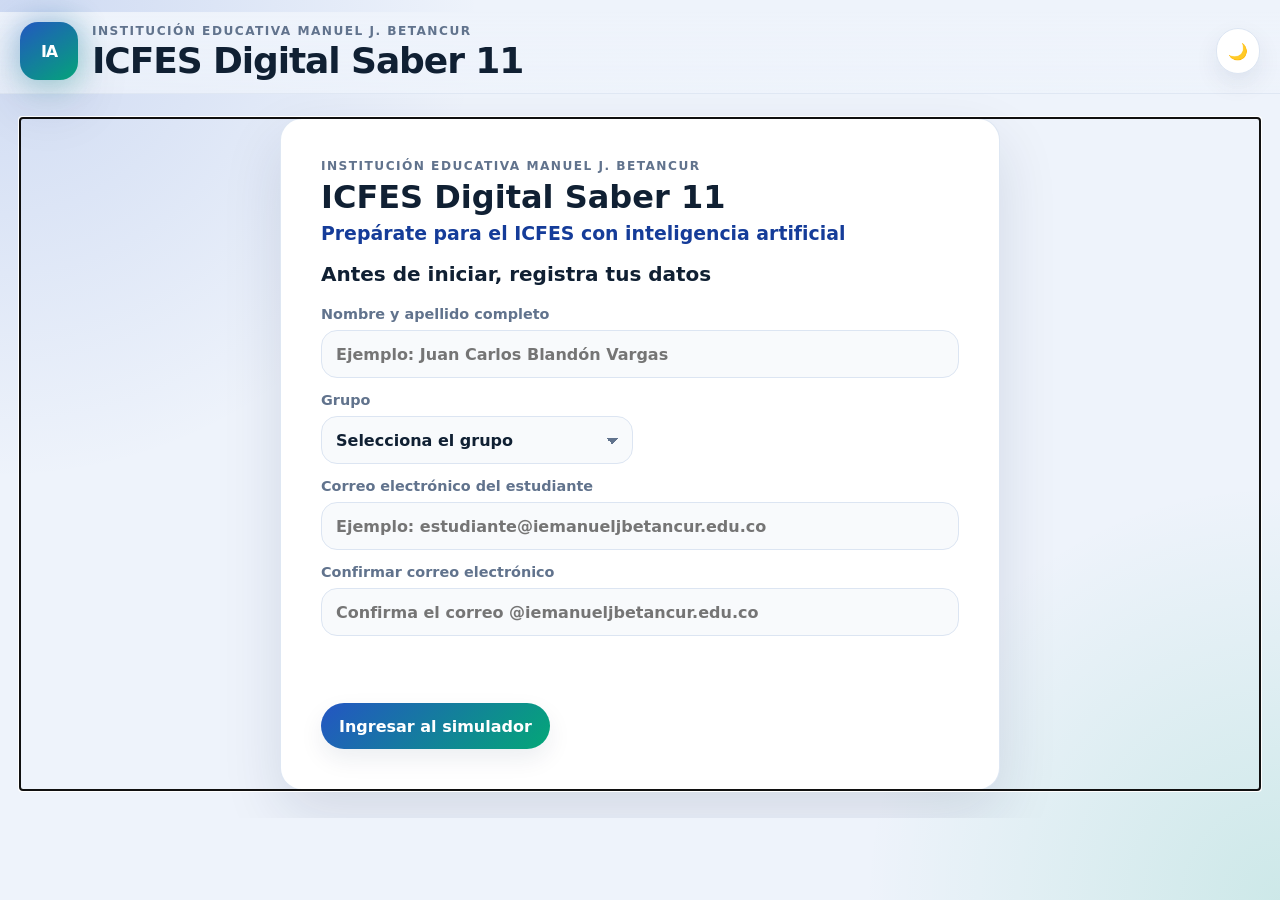
==== index.html @ 8bd77c9f "Add files via upload" ====
<!doctype html>
<html lang="es">
<head>
  <meta charset="utf-8" />
  <meta name="viewport" content="width=device-width, initial-scale=1, viewport-fit=cover" />
  <meta name="theme-color" content="#0c1424" />
  <meta name="mobile-web-app-capable" content="yes" />
  <meta name="apple-mobile-web-app-capable" content="yes" />
  <meta name="apple-mobile-web-app-status-bar-style" content="black-translucent" />
  <title>ICFES Digital Saber 11 · Prepárate con IA</title>
  <meta name="description" content="ICFES Digital Saber 11: simulacro cronometrado con informes individuales para preparar la Prueba Saber 11." />
  <link rel="manifest" href="manifest.webmanifest" />
  <link rel="stylesheet" href="styles.css" />
</head>
<body>
  <div class="app-shell">
    <header class="app-header">
      <div class="brand">
        <div class="brand-mark" aria-hidden="true">IA</div>
        <div>
          <p class="eyebrow">Institución Educativa Manuel J. Betancur</p>
          <h1>ICFES Digital Saber 11</h1>
        </div>
      </div>
      <div class="header-actions">
        <button id="themeBtn" class="icon-btn" type="button" aria-label="Cambiar tema">🌙</button>
        <button id="dashboardBtn" class="ghost-btn hidden" type="button">Dashboard institucional</button>
        <!-- Botones informativos desactivados para el modo simulacro seguro. -->
        <button id="logoutBtn" class="ghost-btn danger-ghost-btn hidden" type="button">Cerrar sesión</button>
        <button id="homeBtn" class="ghost-btn hidden" type="button">Inicio</button>
      </div>
    </header>

    <main id="app" class="app-main" tabindex="-1"></main>
  </div>

  <template id="session-card-template">
    <article class="session-card">
      <div class="session-card__head">
        <div>
          <p class="eyebrow session-label"></p>
          <h2 class="session-title"></h2>
        </div>
        <span class="pill session-duration"></span>
      </div>
      <p class="session-description"></p>
      <div class="session-stats"></div>
      <div class="table-wrap">
        <table class="structure-table">
          <thead>
            <tr>
              <th>Bloque</th>
              <th>Preguntas</th>
              <th>Área</th>
              <th>Disponibles</th>
            </tr>
          </thead>
          <tbody></tbody>
        </table>
      </div>
      <div class="session-actions"></div>
    </article>
  </template>

  <script src="data/question-bank.js"></script>
  <script src="app.js"></script>
</body>
</html>
---- styles.css ----
:root {
  --bg: #eef3fb;
  --panel: #ffffff;
  --panel-2: #f8fafc;
  --text: #102033;
  --muted: #61738d;
  --line: #dce5f2;
  --primary: #2455c3;
  --primary-2: #153c99;
  --accent: #04a777;
  --warning: #f59e0b;
  --danger: #d94f4f;
  --shadow: 0 24px 60px rgba(17, 36, 75, 0.12);
  --shadow-soft: 0 16px 42px rgba(17, 36, 75, 0.10);
  --radius: 22px;
  --radius-sm: 14px;
}

[data-theme="dark"] {
  --bg: #0c1424;
  --panel: #111e33;
  --panel-2: #162640;
  --text: #edf4ff;
  --muted: #9fb0ca;
  --line: #243852;
  --primary: #84a8ff;
  --primary-2: #b9ccff;
  --accent: #37d399;
  --warning: #fbbf24;
  --danger: #f87171;
  --shadow: 0 24px 60px rgba(0, 0, 0, 0.35);
}

* { box-sizing: border-box; }

html { scroll-behavior: smooth; }

body {
  margin: 0;
  min-height: 100vh;
  font-family: Inter, ui-sans-serif, system-ui, -apple-system, BlinkMacSystemFont, "Segoe UI", sans-serif;
  color: var(--text);
  background:
    radial-gradient(circle at top left, rgba(36, 85, 195, 0.16), transparent 30rem),
    radial-gradient(circle at bottom right, rgba(4, 167, 119, 0.14), transparent 26rem),
    var(--bg);
}

button, input, select, textarea { font: inherit; }

button { cursor: pointer; }

button:disabled {
  cursor: not-allowed;
  opacity: 0.55;
}

.app-shell {
  width: min(1240px, calc(100% - 32px));
  margin: 0 auto;
  padding: 24px 0 48px;
}

.app-header {
  display: flex;
  align-items: center;
  justify-content: space-between;
  gap: 18px;
  margin-bottom: 24px;
}

.brand {
  display: flex;
  align-items: center;
  gap: 14px;
}

.brand-mark {
  width: 58px;
  height: 58px;
  border-radius: 18px;
  display: grid;
  place-items: center;
  background: linear-gradient(145deg, var(--primary), var(--accent));
  color: #fff;
  font-weight: 900;
  letter-spacing: -0.08em;
  box-shadow: var(--shadow);
}

h1, h2, h3, p { margin-top: 0; }

h1 {
  margin-bottom: 0;
  font-size: clamp(1.55rem, 3.5vw, 2.25rem);
  line-height: 1;
}

h2 { font-size: clamp(1.35rem, 3vw, 2rem); }

h3 { font-size: 1.08rem; }

.eyebrow {
  margin-bottom: 5px;
  color: var(--muted);
  font-size: 0.76rem;
  text-transform: uppercase;
  letter-spacing: 0.12em;
  font-weight: 800;
}

.header-actions {
  display: flex;
  gap: 10px;
  align-items: center;
}

.icon-btn,
.ghost-btn,
.primary-btn,
.secondary-btn,
.danger-btn,
.tiny-btn,
.nav-btn,
.area-btn {
  border: 0;
  border-radius: 999px;
  min-height: 42px;
  padding: 0 18px;
  font-weight: 800;
  transition: transform 0.15s ease, box-shadow 0.15s ease, background 0.15s ease;
}

.icon-btn:hover,
.ghost-btn:hover,
.primary-btn:hover,
.secondary-btn:hover,
.danger-btn:hover,
.tiny-btn:hover,
.nav-btn:hover,
.area-btn:hover { transform: translateY(-1px); }

.icon-btn {
  width: 44px;
  padding: 0;
  background: var(--panel);
  color: var(--text);
  border: 1px solid var(--line);
  box-shadow: 0 10px 25px rgba(12, 20, 36, 0.08);
}

.ghost-btn, .secondary-btn, .tiny-btn {
  background: var(--panel);
  color: var(--text);
  border: 1px solid var(--line);
}

.primary-btn {
  background: var(--primary);
  color: #fff;
  box-shadow: 0 14px 35px rgba(36, 85, 195, 0.25);
}

.danger-btn {
  background: var(--danger);
  color: #fff;
}

.tiny-btn {
  min-height: 32px;
  padding: 0 12px;
  font-size: 0.82rem;
}

.hidden { display: none !important; }

.app-main {
  display: grid;
  gap: 18px;
}

.hero {
  background: linear-gradient(135deg, rgba(36, 85, 195, 0.96), rgba(4, 167, 119, 0.9));
  color: #fff;
  border-radius: var(--radius);
  padding: clamp(22px, 5vw, 42px);
  box-shadow: var(--shadow);
  overflow: hidden;
  position: relative;
}

.hero::after {
  content: "";
  position: absolute;
  inset: auto -80px -120px auto;
  width: 320px;
  height: 320px;
  border-radius: 50%;
  background: rgba(255, 255, 255, 0.16);
}

.hero > * { position: relative; z-index: 1; }

.hero h2 {
  margin-bottom: 12px;
  max-width: 780px;
}

.hero p {
  max-width: 860px;
  color: rgba(255, 255, 255, 0.88);
  line-height: 1.7;
}

.hero-grid {
  display: grid;
  grid-template-columns: repeat(4, minmax(0, 1fr));
  gap: 12px;
  margin-top: 24px;
}

.stat {
  background: rgba(255, 255, 255, 0.14);
  border: 1px solid rgba(255, 255, 255, 0.22);
  border-radius: 18px;
  padding: 16px;
  backdrop-filter: blur(8px);
}

.stat strong {
  display: block;
  font-size: 1.5rem;
}

.stat span {
  display: block;
  color: rgba(255, 255, 255, 0.8);
  font-size: 0.88rem;
}

.config-bar {
  display: grid;
  grid-template-columns: 1fr auto;
  gap: 14px;
  align-items: center;
  background: var(--panel);
  border: 1px solid var(--line);
  border-radius: var(--radius);
  padding: 18px;
  box-shadow: 0 12px 35px rgba(17, 36, 75, 0.08);
}

.mode-control {
  display: flex;
  gap: 10px;
  flex-wrap: wrap;
}

.mode-option {
  display: inline-flex;
  align-items: center;
  gap: 8px;
  padding: 10px 12px;
  border: 1px solid var(--line);
  border-radius: 999px;
  background: var(--panel-2);
  color: var(--muted);
  font-weight: 750;
}

.mode-option input { accent-color: var(--primary); }

.session-grid {
  display: grid;
  grid-template-columns: 1fr;
  gap: 18px;
}

.session-card,
.panel {
  background: var(--panel);
  border: 1px solid var(--line);
  border-radius: var(--radius);
  box-shadow: 0 18px 45px rgba(17, 36, 75, 0.09);
}

.session-card { padding: clamp(18px, 3vw, 26px); }

.session-card__head,
.exam-top,
.result-top,
.question-head {
  display: flex;
  justify-content: space-between;
  align-items: flex-start;
  gap: 16px;
}

.session-title { margin-bottom: 0; }

.session-description {
  color: var(--muted);
  line-height: 1.65;
  margin: 14px 0;
}

.pill {
  display: inline-flex;
  align-items: center;
  justify-content: center;
  gap: 6px;
  border-radius: 999px;
  padding: 7px 12px;
  background: color-mix(in srgb, var(--primary), transparent 88%);
  color: var(--primary-2);
  font-weight: 900;
  font-size: 0.82rem;
  white-space: nowrap;
}

.pill.success { background: color-mix(in srgb, var(--accent), transparent 85%); color: var(--accent); }
.pill.warning { background: color-mix(in srgb, var(--warning), transparent 83%); color: var(--warning); }
.pill.muted { background: var(--panel-2); color: var(--muted); border: 1px solid var(--line); }

.session-stats {
  display: flex;
  gap: 8px;
  flex-wrap: wrap;
  margin: 16px 0;
}

.table-wrap {
  width: 100%;
  overflow-x: auto;
  border: 1px solid var(--line);
  border-radius: 16px;
}

.structure-table,
.data-table {
  width: 100%;
  border-collapse: collapse;
  min-width: 720px;
}

.structure-table th,
.structure-table td,
.data-table th,
.data-table td {
  padding: 13px 14px;
  text-align: left;
  border-bottom: 1px solid var(--line);
  vertical-align: middle;
}

.structure-table th,
.data-table th {
  background: var(--panel-2);
  color: var(--muted);
  font-size: 0.78rem;
  text-transform: uppercase;
  letter-spacing: 0.08em;
}

.structure-table tr:last-child td,
.data-table tr:last-child td { border-bottom: 0; }

.row-actions {
  display: flex;
  gap: 8px;
  flex-wrap: wrap;
}

.session-actions {
  display: flex;
  gap: 10px;
  flex-wrap: wrap;
  margin-top: 16px;
}

.primary-btn,
.secondary-btn,
.danger-btn,
.ghost-btn,
.tiny-btn {
  display: inline-flex;
  align-items: center;
  justify-content: center;
  text-decoration: none;
  cursor: pointer;
}

.report-actions {
  align-items: center;
}

.send-report-btn {
  gap: 8px;
}

.exam-layout {
  display: grid;
  grid-template-columns: minmax(0, 1fr) 320px;
  gap: 18px;
  align-items: start;
}

.exam-main,
.exam-side,
.results-panel {
  background: var(--panel);
  border: 1px solid var(--line);
  border-radius: var(--radius);
  box-shadow: 0 18px 45px rgba(17, 36, 75, 0.09);
}

.exam-main { overflow: hidden; }

.exam-top {
  padding: 18px;
  border-bottom: 1px solid var(--line);
  background: var(--panel-2);
}

.exam-title { margin-bottom: 5px; }

.exam-meta {
  display: flex;
  gap: 8px;
  flex-wrap: wrap;
}

.timer-box {
  display: grid;
  gap: 2px;
  text-align: right;
}

.timer {
  font-variant-numeric: tabular-nums;
  font-size: clamp(1.3rem, 3vw, 1.8rem);
  font-weight: 950;
  color: var(--primary-2);
}

.timer-label { color: var(--muted); font-size: 0.82rem; }

.progress-wrap {
  padding: 0 18px 18px;
  background: var(--panel-2);
}

.progress-text {
  display: flex;
  justify-content: space-between;
  color: var(--muted);
  font-size: 0.86rem;
  margin-bottom: 8px;
}

.progress-bar {
  height: 10px;
  background: color-mix(in srgb, var(--primary), transparent 88%);
  border-radius: 99px;
  overflow: hidden;
}

.progress-bar span {
  display: block;
  height: 100%;
  width: 0;
  background: linear-gradient(90deg, var(--primary), var(--accent));
  border-radius: inherit;
}

.question-card { padding: clamp(18px, 3vw, 28px); }

.question-head { margin-bottom: 18px; }

.question-title { margin-bottom: 6px; }

.question-text {
  font-size: clamp(1rem, 2vw, 1.08rem);
  line-height: 1.75;
  margin-bottom: 18px;
}

.question-resource {
  margin: 18px 0 22px;
}

.data-table {
  min-width: min(100%, 420px);
  max-width: 480px;
  margin: 0 auto;
}

.data-table th,
.data-table td { text-align: center; }

.prompt {
  font-weight: 850;
  margin: 20px 0;
}

.options {
  display: grid;
  gap: 10px;
  margin: 18px 0 24px;
}

.option {
  display: grid;
  grid-template-columns: 42px 1fr;
  align-items: center;
  gap: 10px;
  width: 100%;
  border: 1px solid var(--line);
  border-radius: 16px;
  padding: 12px;
  background: var(--panel-2);
  color: var(--text);
  text-align: left;
  font-weight: 750;
}

.option-letter {
  width: 42px;
  height: 42px;
  border-radius: 14px;
  display: grid;
  place-items: center;
  background: var(--panel);
  color: var(--primary-2);
  border: 1px solid var(--line);
  font-weight: 950;
}


.option-rich {
  width: 100%;
  overflow-x: auto;
}

.option-rich .data-table,
.option-rich .option-table {
  min-width: 260px;
  max-width: 100%;
  margin: 0;
}

.option-rich .data-table th,
.option-rich .data-table td {
  font-weight: 700;
}

.option.selected {
  border-color: var(--primary);
  box-shadow: 0 0 0 4px color-mix(in srgb, var(--primary), transparent 86%);
}

.option.correct { border-color: var(--accent); background: color-mix(in srgb, var(--accent), transparent 90%); }
.option.incorrect { border-color: var(--danger); background: color-mix(in srgb, var(--danger), transparent 91%); }

.feedback {
  border-radius: 18px;
  padding: 14px 16px;
  background: color-mix(in srgb, var(--accent), transparent 90%);
  border: 1px solid color-mix(in srgb, var(--accent), transparent 60%);
  line-height: 1.6;
  margin: 16px 0 22px;
}

.feedback strong { color: var(--accent); }


.procedure-card {
  background: var(--panel-2);
  border: 1px solid var(--line);
  border-radius: 18px;
  padding: 16px 18px;
  line-height: 1.75;
}

.procedure-card p {
  margin: 0 0 10px;
}

.procedure-card p:last-child {
  margin-bottom: 0;
}

.question-actions,
.bottom-actions {
  display: flex;
  align-items: center;
  justify-content: space-between;
  gap: 12px;
  flex-wrap: wrap;
}

.nav-group {
  display: flex;
  gap: 10px;
  flex-wrap: wrap;
}

.exam-side {
  padding: 18px;
  position: sticky;
  top: 18px;
}

.side-title {
  margin-bottom: 12px;
}

.legend {
  display: grid;
  gap: 8px;
  margin-bottom: 16px;
  color: var(--muted);
  font-size: 0.86rem;
}

.legend span { display: inline-flex; align-items: center; gap: 8px; }
.legend i {
  width: 12px;
  height: 12px;
  border-radius: 4px;
  display: inline-block;
  background: var(--line);
}
.legend .answered i { background: var(--accent); }
.legend .notebook-ready i { background: linear-gradient(135deg, #2563eb, #22d3ee); border: 1px solid rgba(125, 211, 252, 0.8); }
.legend .marked i { background: var(--warning); }
.legend .pending i { background: var(--panel-2); border: 1px solid var(--line); }
.legend .missing i { background: repeating-linear-gradient(45deg, var(--line), var(--line) 3px, transparent 3px, transparent 6px); }

.question-grid {
  display: grid;
  grid-template-columns: repeat(5, 1fr);
  gap: 8px;
  max-height: 55vh;
  overflow-y: auto;
  padding-right: 4px;
}

.q-dot {
  min-width: 0;
  width: 100%;
  height: 42px;
  border: 1px solid var(--line);
  border-radius: 12px;
  background: var(--panel-2);
  color: var(--text);
  font-weight: 900;
}

.q-dot.active { outline: 3px solid color-mix(in srgb, var(--primary), transparent 72%); border-color: var(--primary); }
.q-dot.answered { background: color-mix(in srgb, var(--accent), transparent 82%); border-color: color-mix(in srgb, var(--accent), transparent 45%); }
.q-dot.notebook-ready {
  position: relative;
  background: linear-gradient(135deg, #1d4ed8 0%, #0891b2 58%, #22c55e 100%);
  border-color: rgba(125, 211, 252, 0.95);
  color: #ffffff;
  box-shadow: 0 0 0 1px rgba(125, 211, 252, 0.28), 0 10px 24px rgba(8, 145, 178, 0.2);
}
.q-dot.notebook-ready::after {
  content: "✓";
  position: absolute;
  top: 4px;
  right: 6px;
  width: 16px;
  height: 16px;
  border-radius: 999px;
  display: grid;
  place-items: center;
  background: rgba(255, 255, 255, 0.94);
  color: #065f46;
  font-size: 0.72rem;
  font-weight: 1000;
  line-height: 1;
}
.q-dot.notebook-ready.active {
  outline: 4px solid rgba(251, 191, 36, 0.38);
  border-color: #fbbf24;
}
.q-dot.notebook-ready.answered {
  box-shadow: inset 0 -5px 0 rgba(52, 211, 153, 0.92), 0 0 0 1px rgba(125, 211, 252, 0.28), 0 10px 24px rgba(8, 145, 178, 0.2);
}
.q-dot.marked { box-shadow: inset 0 -4px 0 var(--warning); }
.q-dot.notebook-ready.marked { box-shadow: inset 0 -5px 0 var(--warning), 0 0 0 1px rgba(125, 211, 252, 0.28), 0 10px 24px rgba(8, 145, 178, 0.2); }
.q-dot.missing {
  background: repeating-linear-gradient(45deg, var(--panel-2), var(--panel-2) 5px, color-mix(in srgb, var(--line), transparent 30%) 5px, color-mix(in srgb, var(--line), transparent 30%) 10px);
  color: var(--muted);
}

.side-note {
  margin: 16px 0 0;
  padding: 12px;
  border-radius: 14px;
  background: var(--panel-2);
  color: var(--muted);
  font-size: 0.88rem;
  line-height: 1.55;
}

.empty-state {
  background: var(--panel);
  border: 1px solid var(--line);
  border-radius: var(--radius);
  box-shadow: var(--shadow);
  padding: clamp(22px, 5vw, 42px);
  text-align: center;
}

.empty-state p { color: var(--muted); line-height: 1.65; }

.results-panel { padding: clamp(18px, 3vw, 28px); }

.result-grid {
  display: grid;
  grid-template-columns: repeat(auto-fit, minmax(160px, 1fr));
  gap: 12px;
  margin: 18px 0;
}

.result-card {
  background: var(--panel-2);
  border: 1px solid var(--line);
  border-radius: 18px;
  padding: 16px;
}

.result-card strong {
  font-size: 1.7rem;
  display: block;
  color: var(--primary-2);
}

.result-card span { color: var(--muted); font-size: 0.9rem; }

.level-card strong { font-size: 1rem; line-height: 1.25; }

.review-list {
  display: grid;
  gap: 10px;
  margin-top: 20px;
}

.review-item {
  border: 1px solid var(--line);
  border-radius: 16px;
  background: var(--panel-2);
  padding: 14px;
}

.review-item p { margin-bottom: 8px; color: var(--muted); }

.footer-note {
  color: var(--muted);
  font-size: 0.85rem;
  line-height: 1.5;
}

.tips-section {
  margin: 20px 0 24px;
  background: var(--panel);
  border: 1px solid var(--line);
  border-radius: var(--radius);
  box-shadow: var(--shadow);
  padding: clamp(18px, 3vw, 28px);
}

.tips-header {
  display: flex;
  align-items: flex-start;
  justify-content: space-between;
  gap: 14px;
  margin-bottom: 18px;
}

.tips-header h2 { margin: 0; font-size: clamp(1.7rem, 3vw, 2.35rem); }

.tips-content {
  display: grid;
  gap: 18px;
}

.tip-card {
  background: var(--panel-2);
  border: 1px solid var(--line);
  border-radius: 20px;
  padding: clamp(16px, 2.5vw, 24px);
}

.tip-card h3 {
  margin: 0 0 14px;
  color: var(--primary-2);
  font-size: clamp(1.25rem, 2.1vw, 1.55rem);
}

.tip-card h4 {
  margin: 18px 0 8px;
  font-size: 1.03rem;
}

.tip-card p {
  margin: 8px 0;
  color: var(--muted);
  line-height: 1.65;
}

.tip-card ul {
  margin: 8px 0 14px 20px;
  padding: 0;
  color: var(--text);
  line-height: 1.62;
}

.tips-table-wrap { margin: 10px 0 14px; }

.tip-note {
  border-left: 4px solid var(--accent);
  padding: 10px 12px;
  background: color-mix(in srgb, var(--accent), transparent 91%);
  border-radius: 0 12px 12px 0;
}

.tips-area-grid {
  display: grid;
  grid-template-columns: repeat(2, minmax(0, 1fr));
  gap: 14px;
}

.tips-area-grid section {
  background: var(--panel);
  border: 1px solid var(--line);
  border-radius: 16px;
  padding: 14px;
}

@media (max-width: 980px) {
  .hero-grid,
  .result-grid,
  .tips-area-grid { grid-template-columns: repeat(2, minmax(0, 1fr)); }
  .exam-layout { grid-template-columns: 1fr; }
  .exam-side { position: static; }
  .question-grid { grid-template-columns: repeat(8, 1fr); max-height: none; }
}

@media (max-width: 680px) {
  .app-shell { width: min(100% - 18px, 1240px); padding-top: 12px; }
  .app-header { align-items: flex-start; }
  .brand-mark { width: 48px; height: 48px; border-radius: 14px; }
  .config-bar { grid-template-columns: 1fr; }
  .hero-grid,
  .result-grid,
  .tips-area-grid { grid-template-columns: 1fr; }
  .session-card__head,
  .exam-top,
  .result-top,
  .question-head { flex-direction: column; }
  .timer-box { text-align: left; }
  .question-grid { grid-template-columns: repeat(5, 1fr); }
  .option { grid-template-columns: 38px 1fr; }
  .option-letter { width: 38px; height: 38px; }
}

/* Recursos específicos para preguntas tipo ICFES con tablas y fórmulas */
.icfes-fare-card {
  display: grid;
  gap: 16px;
  line-height: 1.65;
}

.icfes-fare-card p {
  margin: 0;
}

.icfes-table-wrap {
  max-width: 760px;
  margin: 0 auto;
}

.fare-table {
  max-width: 760px;
  min-width: 620px;
  font-size: 0.96rem;
}

.fare-table th,
.fare-table td {
  border: 1px solid var(--line);
  padding: 14px 16px;
  text-align: center;
}

.fare-table tbody th {
  background: var(--panel-2);
  color: var(--text);
  text-transform: none;
  letter-spacing: 0;
  font-size: 0.95rem;
}

.formula-box {
  width: min(100%, 720px);
  margin: 2px auto;
  display: grid;
  grid-template-columns: auto auto 1fr;
  align-items: center;
  gap: 14px;
  padding: 16px 18px;
  border-radius: 18px;
  border: 1px solid var(--line);
  background: var(--panel-2);
  font-weight: 900;
  overflow-x: auto;
}

.formula-box strong {
  color: var(--primary-2);
  font-size: 1.35rem;
}

@media (max-width: 720px) {
  .formula-box {
    grid-template-columns: 1fr;
    gap: 6px;
  }
}

/* Pregunta 3: diagrama de Venn y tabla de efectos secundarios */
.icfes-venn-card {
  display: grid;
  gap: 16px;
  line-height: 1.65;
}

.icfes-venn-card p {
  margin: 0;
}

.venn-figure {
  margin: 0 auto;
  width: min(100%, 760px);
  overflow-x: auto;
}

.venn-svg {
  width: 100%;
  min-width: 520px;
  color: var(--text);
  background: var(--panel);
  border-radius: 16px;
}

.venn-circle {
  fill: rgba(36, 85, 195, 0.08);
  stroke: currentColor;
  stroke-width: 3;
}

.venn-line {
  stroke: currentColor;
  stroke-width: 2;
  fill: none;
}

.venn-label {
  font-size: 17px;
  font-weight: 800;
  fill: currentColor;
}

.venn-label.right {
  text-anchor: end;
}

.venn-number {
  font-size: 24px;
  font-weight: 900;
  fill: currentColor;
  text-anchor: middle;
  dominant-baseline: central;
}

.venn-caption {
  font-size: 30px;
  font-weight: 950;
  fill: currentColor;
}

.symptoms-table {
  max-width: 720px;
  min-width: 520px;
  margin: 0 auto;
  font-size: 0.98rem;
}

.symptoms-table th,
.symptoms-table td {
  border: 1px solid var(--line);
  padding: 12px 14px;
  text-align: center;
}

.symptoms-table thead tr:first-child th {
  background: var(--panel-2);
  font-size: 1rem;
  text-transform: none;
  letter-spacing: 0;
}


.bullet-procedure {
  margin: 0;
  padding-left: 1.2rem;
  line-height: 1.75;
}

.bullet-procedure li + li {
  margin-top: 8px;
}

.extra-text {
  margin-top: 14px;
}

.extra-text p {
  margin: 0;
  line-height: 1.75;
}


.resource-footnote {
  margin: 10px 0 0;
  color: var(--muted);
  font-size: 0.86rem;
}

.chart-card {
  margin: 0;
  padding: 14px;
  border: 1px solid var(--line);
  border-radius: 18px;
  background: var(--panel-2);
}

.linechart-svg {
  width: 100%;
  height: auto;
  display: block;
}

.chart-grid line {
  stroke: color-mix(in srgb, var(--line), transparent 20%);
  stroke-width: 1;
}

.chart-labels text,
.chart-legend text,
.series text {
  fill: currentColor;
  font-size: 12px;
  font-family: inherit;
}

.series.pacifica,
.series.pacifica circle,
.series.pacifica polygon { stroke: var(--primary-2); fill: var(--primary-2); }
.series.central,
.series.central circle,
.series.central polygon { stroke: var(--accent); fill: var(--accent); }
.series.antioquia,
.series.antioquia circle,
.series.antioquia polygon { stroke: var(--warning); fill: var(--warning); }
.series.bogota,
.series.bogota circle,
.series.bogota polygon { stroke: var(--danger); fill: var(--danger); }


.graph-option {
  width: 100%;
}

.graph-title,
.chart-small-title {
  font-weight: 900;
  font-size: 0.96rem;
}

.mini-chart {
  width: 100%;
  height: auto;
  display: block;
}

.mini-chart text {
  fill: currentColor;
  font-size: 10px;
  font-family: inherit;
}


.cake-figure {
  padding: 12px;
}

.cake-svg {
  width: 100%;
  height: auto;
  display: block;
}

.cake-num {
  font-size: 18px;
  font-weight: 900;
  fill: currentColor;
}

.measure-label {
  font-size: 14px;
  font-weight: 800;
  fill: currentColor;
}


.formula-inline {
  margin: 10px 0 0;
  font-size: 1.15rem;
  font-weight: 900;
  text-align: center;
}


.canvas-figure {
  padding: 12px;
}

.canvas-svg {
  width: 100%;
  height: auto;
  display: block;
}

.canvas-label {
  font-size: 18px;
  font-weight: 850;
  fill: currentColor;
}


.vote-figure {
  padding: 12px;
}

.vote-svg {
  width: 100%;
  height: auto;
  display: block;
}


.transport-figure {
  padding: 14px;
}

.transport-svg {
  width: 100%;
  height: auto;
  display: block;
}

.transport-circle {
  fill: color-mix(in srgb, var(--primary), transparent 88%);
  stroke: currentColor;
  stroke-width: 3;
}

.transport-label,
.figure-label {
  font-size: 22px;
  font-weight: 900;
  fill: currentColor;
}

.transport-number {
  font-size: 28px;
  font-weight: 950;
  fill: currentColor;
}


.garden-figure {
  padding: 12px;
}

.garden-svg {
  width: 100%;
  height: auto;
  display: block;
}

.garden-label {
  font-size: 18px;
  font-weight: 900;
  font-style: italic;
  fill: currentColor;
}


/* Pregunta 20: comparación de fórmulas de movimiento */
.icfes-formula-comparison {
  display: grid;
  gap: 14px;
  line-height: 1.65;
}

.icfes-formula-comparison p {
  margin: 0;
  text-align: center;
  font-weight: 750;
}

.formula-box-wide {
  width: min(100%, 860px);
  font-size: 1.02rem;
}


.procedure-option {
  display: grid;
  gap: 6px;
  line-height: 1.55;
}

.procedure-option p {
  margin: 0;
}


.ramp-figure {
  padding: 12px;
}

.ramp-svg {
  width: 100%;
  height: auto;
  display: block;
}


.polar-figure {
  padding: 12px;
}

.polar-svg {
  width: 100%;
  height: auto;
  display: block;
}

.polar-grid circle,
.polar-grid line {
  fill: none;
  stroke: #c8ccd3;
  stroke-width: 1.2;
}

.polar-point {
  fill: currentColor;
}

.polar-label,
.polar-axis-label {
  fill: currentColor;
  font-family: inherit;
  font-weight: 850;
}

.polar-label {
  font-size: 18px;
}

.polar-axis-label {
  font-size: 17px;
}

/* Pregunta 24: ruta de entregas */
.route-card {
  border: 1px solid rgba(15, 23, 42, 0.12);
  border-radius: 18px;
  padding: 1rem;
  background: linear-gradient(180deg, rgba(248,250,252,0.95), rgba(255,255,255,0.98));
  box-shadow: 0 12px 28px rgba(15, 23, 42, 0.06);
}
.route-intro {
  margin: 0 0 .7rem;
  font-weight: 700;
}
.route-steps {
  margin: 0;
  padding-left: 1.25rem;
  display: grid;
  gap: .55rem;
}
.route-line {
  margin-top: 1rem;
  display: flex;
  align-items: center;
  gap: .45rem;
  flex-wrap: wrap;
  font-size: .9rem;
}
.route-node {
  padding: .35rem .55rem;
  border-radius: 999px;
  border: 1px solid rgba(15, 23, 42, 0.14);
  background: #fff;
  font-weight: 700;
}
.route-node.home {
  background: rgba(16, 185, 129, 0.12);
  border-color: rgba(16, 185, 129, 0.34);
}
.route-arrow {
  font-weight: 900;
  color: #0f766e;
}
.route-arrow.back {
  color: #dc2626;
}


.reading-card {
  border: 1px solid var(--line);
  border-radius: 18px;
  background: var(--panel-2);
  padding: 20px;
  line-height: 1.75;
}

.reading-card h3 {
  margin: 0 0 16px;
  text-align: center;
  font-weight: 950;
}

.reading-instruction {
  font-weight: 950;
  text-align: center;
  text-transform: uppercase;
  margin-bottom: 12px;
  color: var(--primary-2);
}

.reading-card p {
  margin: 0 0 14px;
}

.reading-note {
  font-size: .92rem;
  color: var(--muted);
  border-top: 1px dashed var(--line);
  padding-top: 12px;
  margin-top: 16px;
}

.reading-source {
  font-size: .88rem;
  color: var(--muted);
  text-align: right;
}

.fragment-card {
  margin-top: 14px;
  padding: 14px 16px;
  border: 1px solid var(--line);
  border-radius: 16px;
  background: var(--panel);
  line-height: 1.7;
}

.fragment-card p {
  margin: 0 0 10px;
}

.fragment-card blockquote {
  margin: 0;
  font-weight: 700;
}

.numbered-statements {
  margin: 0;
  padding-left: 1.2rem;
  line-height: 1.75;
}

.numbered-statements li + li {
  margin-top: 6px;
}


.subtle-title {
  font-weight: 800;
  color: var(--muted);
}


.petrichor-card {
  background: #fffdf6;
  border: 2px solid var(--border, #d7dce7);
}

.petrichor-title {
  font-family: Impact, Haettenschweiler, 'Arial Black', sans-serif;
  font-size: clamp(2rem, 6vw, 4.6rem);
  letter-spacing: .03em;
  line-height: .95;
  text-align: center;
  margin: .4rem 0 .8rem;
  color: #111827;
}

.petrichor-title span {
  font-family: inherit;
  font-size: .42em;
  margin-left: .2em;
  vertical-align: middle;
}

.petrichor-strip {
  position: relative;
  min-height: 170px;
  border: 2px solid #111827;
  border-bottom-width: 1px;
  background: linear-gradient(#253143 0 52%, #4b5a62 52% 58%, #273342 58% 100%);
  overflow: hidden;
}

.petrichor-strip + .petrichor-strip {
  border-top-width: 1px;
}

.rain-lines::before,
.rain-lines::after {
  content: '';
  position: absolute;
  width: 2px;
  height: 90px;
  background: #e5e7eb;
  transform: rotate(-20deg);
  top: -5px;
}

.rain-lines::before { left: 45%; }
.rain-lines::after { left: 50%; }

.petrichor-bubble {
  position: absolute;
  z-index: 3;
  max-width: 270px;
  background: #f8fafc;
  color: #111827;
  border: 2px solid #111827;
  border-radius: 12px;
  padding: .7rem .85rem;
  font-weight: 900;
  font-size: .88rem;
  line-height: 1.12;
  text-align: center;
  box-shadow: 0 2px 0 #111827;
}

.petrichor-bubble.left { left: 22px; top: 20px; }
.petrichor-bubble.right { right: 22px; top: 35px; max-width: 310px; }
.petrichor-bubble.bottom { top: 38px; }

.puddle {
  position: absolute;
  left: 34%;
  bottom: 28px;
  width: 330px;
  height: 78px;
  border-radius: 55% 45% 45% 55% / 60% 48% 52% 40%;
  background: radial-gradient(circle at 25% 50%, #f3f4f6 0 7%, transparent 8%), linear-gradient(100deg, #d1d5db, #f9fafb 45%, #9ca3af);
  border: 2px solid #111827;
  opacity: .96;
}

.puddle.large { left: 23%; width: 390px; height: 88px; }
.puddle.flat { left: 30%; width: 405px; height: 62px; border-radius: 50%; }

.puddle span {
  position: absolute;
  width: 28px;
  height: 18px;
  border-radius: 50%;
  background: #111827;
  opacity: .9;
}

.puddle span:nth-child(1) { left: 22%; top: 25%; }
.puddle span:nth-child(2) { left: 45%; top: 35%; width: 38px; height: 14px; }
.puddle span:nth-child(3) { left: 68%; top: 24%; }
.puddle span:nth-child(4) { left: 78%; top: 50%; width: 20px; height: 12px; }
.puddle span:nth-child(5) { left: 36%; top: 58%; width: 18px; height: 16px; background: #f8fafc; border: 2px solid #111827; }

.particles {
  position: absolute;
  left: 40%;
  top: 32px;
  color: #f8fafc;
  font-weight: 900;
  font-size: 2rem;
  letter-spacing: .5rem;
}

.petrichor-close {
  display: flex;
  align-items: center;
  justify-content: center;
  gap: 1rem;
  padding: 1rem;
  font-weight: 900;
  text-align: center;
  color: #111827;
}

.petrichor-close p {
  margin: 0;
}

.arrow-line {
  font-size: 2rem;
  font-weight: 900;
}

@media (max-width: 720px) {
  .petrichor-strip { min-height: 235px; }
  .petrichor-bubble { max-width: 82%; font-size: .78rem; }
  .petrichor-bubble.left,
  .petrichor-bubble.right,
  .petrichor-bubble.bottom { left: 12px; right: auto; top: 12px; }
  .puddle, .puddle.large, .puddle.flat { left: 12%; width: 76%; bottom: 26px; }
  .particles { left: 16%; top: 95px; font-size: 1.5rem; }
  .petrichor-close { flex-direction: column; gap: .2rem; }
}

/* Cómic Lectura Crítica 49 a 51 */
.riad-comic-card {
  background: linear-gradient(180deg, rgba(15,23,42,.03), rgba(15,23,42,.015));
}
.comic-grid {
  display: grid;
  grid-template-columns: repeat(2, minmax(0, 1fr));
  gap: 12px;
  margin: 14px 0 10px;
}
.comic-panel {
  position: relative;
  min-height: 210px;
  border: 2px solid currentColor;
  border-radius: 10px;
  background: repeating-linear-gradient(135deg, rgba(15,23,42,.04) 0 8px, rgba(15,23,42,.08) 8px 16px);
  padding: 12px;
  overflow: hidden;
}
.caption-box,
.speech,
.thought {
  display: inline-block;
  background: var(--panel);
  border: 1.5px solid currentColor;
  border-radius: 10px;
  padding: 8px 10px;
  font-weight: 800;
  line-height: 1.25;
  box-shadow: 0 1px 0 rgba(15,23,42,.08);
}
.caption-box {
  width: min(92%, 360px);
  margin-bottom: 8px;
}
.speech.teacher { margin: 4px 0 8px; }
.speech.child { position: absolute; right: 18px; bottom: 24px; max-width: 44%; }
.speech.big { font-size: 1.3rem; font-weight: 950; }
.speech.wide { max-width: 88%; }
.thought {
  border-style: dashed;
  font-style: italic;
  font-weight: 750;
  max-width: 52%;
  float: right;
  margin-top: 4px;
}
.thought.child-note {
  position: absolute;
  left: 20px;
  bottom: 28px;
  max-width: 44%;
}
.comic-scene {
  min-height: 125px;
  margin-top: 8px;
  display: flex;
  align-items: end;
  justify-content: space-between;
  color: var(--muted);
  font-weight: 850;
}
.school-scene::before,
.desk-scene::before,
.reading-scene::before {
  content: "";
  position: absolute;
  inset: auto 20px 16px 20px;
  height: 58px;
  border: 2px solid currentColor;
  border-radius: 10px 10px 4px 4px;
  opacity: .32;
}
.desk-scene,
.reading-scene {
  align-items: center;
  justify-content: center;
  text-align: center;
  font-style: italic;
  padding: 20px;
}
.panel-number {
  position: absolute;
  right: 8px;
  bottom: 8px;
  width: 28px;
  height: 28px;
  display: grid;
  place-items: center;
  border-radius: 50%;
  background: var(--primary);
  color: #fff;
  font-size: .85rem;
  font-weight: 950;
}
@media (max-width: 760px) {
  .comic-grid { grid-template-columns: 1fr; }
  .comic-panel { min-height: 190px; }
}

/* =========================================================
   Rediseño responsive 2026: experiencia móvil tipo app
   ========================================================= */
:root {
  --glass: rgba(255, 255, 255, 0.72);
  --glow: 0 28px 80px rgba(36, 85, 195, 0.18);
}

[data-theme="dark"] {
  --glass: rgba(17, 30, 51, 0.78);
  --glow: 0 28px 80px rgba(0, 0, 0, 0.38);
}

.app-header {
  position: sticky;
  top: 0;
  z-index: 20;
  padding: 10px 0 14px;
  backdrop-filter: blur(18px);
  -webkit-backdrop-filter: blur(18px);
}

.app-header::before {
  content: "";
  position: absolute;
  inset: 0 -20px;
  z-index: -1;
  background: linear-gradient(180deg, var(--bg), color-mix(in srgb, var(--bg), transparent 24%));
  border-bottom: 1px solid color-mix(in srgb, var(--line), transparent 20%);
}

.brand-mark {
  position: relative;
  isolation: isolate;
}

.brand-mark::after {
  content: "";
  position: absolute;
  inset: -4px;
  z-index: -1;
  border-radius: 22px;
  background: linear-gradient(145deg, var(--primary), var(--accent));
  filter: blur(14px);
  opacity: .35;
}

.hero {
  min-height: 280px;
  display: grid;
  align-content: center;
  background:
    radial-gradient(circle at 8% 15%, rgba(255,255,255,.24), transparent 25%),
    radial-gradient(circle at 92% 22%, rgba(255,255,255,.18), transparent 28%),
    linear-gradient(135deg, #143d9c 0%, #2455c3 44%, #04a777 100%);
}

.hero::before {
  content: "";
  position: absolute;
  inset: 0;
  background-image:
    linear-gradient(rgba(255,255,255,.10) 1px, transparent 1px),
    linear-gradient(90deg, rgba(255,255,255,.10) 1px, transparent 1px);
  background-size: 34px 34px;
  mask-image: linear-gradient(180deg, #000, transparent 92%);
  opacity: .42;
}

.session-card,
.panel,
.exam-main,
.exam-side,
.results-panel,
.tips-section {
  background: linear-gradient(180deg, var(--glass), var(--panel));
  backdrop-filter: blur(14px);
  -webkit-backdrop-filter: blur(14px);
  box-shadow: var(--glow);
}

.session-card {
  position: relative;
  overflow: hidden;
}

.session-card::before {
  content: "";
  position: absolute;
  inset: 0 0 auto 0;
  height: 5px;
  background: linear-gradient(90deg, var(--primary), var(--accent));
}

.primary-btn,
.secondary-btn,
.ghost-btn,
.tiny-btn,
.nav-btn,
.danger-btn,
.area-btn,
.icon-btn {
  min-height: 46px;
  box-shadow: 0 10px 24px rgba(17,36,75,.08);
}

.primary-btn,
.tiny-btn[data-action="area"] {
  background: linear-gradient(135deg, var(--primary), var(--accent));
  color: #fff;
  border: 0;
}

.tiny-btn[data-action="area"] {
  min-height: 38px;
}

.table-wrap {
  background: var(--panel);
}

.structure-table tr {
  transition: background .16s ease, transform .16s ease;
}

.structure-table tbody tr:hover {
  background: color-mix(in srgb, var(--primary), transparent 94%);
}

.option {
  min-height: 64px;
  transition: transform .16s ease, border-color .16s ease, box-shadow .16s ease, background .16s ease;
}

.option:hover {
  transform: translateY(-2px);
  box-shadow: 0 14px 28px rgba(17, 36, 75, .10);
}

.question-card {
  scroll-margin-top: 96px;
}

.q-dot {
  min-height: 44px;
  transition: transform .15s ease, box-shadow .15s ease;
}

.q-dot:not(:disabled):hover {
  transform: translateY(-2px);
}

/* Tablas transformadas en tarjetas para celular */
@media (max-width: 760px) {
  .app-shell {
    width: 100%;
    padding: 8px 10px calc(72px + env(safe-area-inset-bottom));
  }

  .app-header {
    padding: 8px 2px 12px;
    margin-bottom: 12px;
  }

  .brand {
    gap: 10px;
  }

  .brand h1 {
    font-size: 1.28rem;
  }

  .eyebrow {
    font-size: .68rem;
    letter-spacing: .10em;
  }

  .header-actions {
    gap: 6px;
  }

  .icon-btn,
  .ghost-btn {
    min-height: 42px;
  }

  .ghost-btn {
    padding: 0 12px;
  }

  .hero {
    min-height: auto;
    border-radius: 26px;
    padding: 24px 18px;
  }

  .hero p {
    line-height: 1.55;
  }

  .hero-grid {
    grid-template-columns: repeat(2, minmax(0, 1fr));
    gap: 10px;
  }

  .stat {
    border-radius: 18px;
    padding: 14px 12px;
  }

  .stat strong {
    font-size: 1.35rem;
  }

  .config-bar,
  .session-card,
  .tips-section,
  .exam-main,
  .exam-side,
  .results-panel,
  .empty-state {
    border-radius: 24px;
  }

  .config-bar {
    padding: 14px;
  }

  .mode-control {
    display: grid;
    grid-template-columns: 1fr;
    gap: 8px;
  }

  .mode-option {
    width: 100%;
    justify-content: flex-start;
    border-radius: 16px;
    padding: 12px 14px;
  }

  #resumeBtn,
  .session-actions .primary-btn,
  .session-actions .secondary-btn,
  .bottom-actions .danger-btn,
  .question-actions .secondary-btn,
  .nav-group .nav-btn {
    width: 100%;
  }

  .session-card {
    padding: 18px 14px;
  }

  .session-card__head {
    gap: 8px;
  }

  .session-duration {
    align-self: flex-start;
  }

  .session-stats {
    display: grid;
    grid-template-columns: repeat(3, minmax(0, 1fr));
    gap: 8px;
  }

  .session-stats .pill {
    width: 100%;
    padding-inline: 6px;
    font-size: .72rem;
  }

  .table-wrap {
    overflow: visible;
    border: 0;
    background: transparent;
  }

  .structure-table,
  .structure-table thead,
  .structure-table tbody,
  .structure-table tr,
  .structure-table th,
  .structure-table td {
    display: block;
    width: 100%;
    min-width: 0;
  }

  .structure-table thead {
    position: absolute;
    width: 1px;
    height: 1px;
    overflow: hidden;
    clip: rect(0 0 0 0);
  }

  .structure-table tbody {
    display: grid;
    gap: 10px;
  }

  .structure-table tr {
    border: 1px solid var(--line);
    border-radius: 18px;
    padding: 10px;
    background: var(--panel);
    box-shadow: 0 12px 26px rgba(17,36,75,.07);
  }

  .structure-table td {
    border: 0;
    padding: 8px 6px;
    display: grid;
    grid-template-columns: minmax(104px, 38%) 1fr;
    align-items: center;
    gap: 10px;
  }

  .structure-table td::before {
    color: var(--muted);
    font-size: .72rem;
    text-transform: uppercase;
    letter-spacing: .08em;
    font-weight: 900;
  }

  .structure-table td:nth-child(1)::before { content: "Bloque"; }
  .structure-table td:nth-child(2)::before { content: "Preguntas"; }
  .structure-table td:nth-child(3)::before { content: "Área"; }
  .structure-table td:nth-child(4)::before { content: "Disponibles"; }
  .structure-table td:nth-child(5)::before { content: "Acción"; }

  .row-actions,
  .row-actions .tiny-btn {
    width: 100%;
  }

  .exam-layout {
    gap: 12px;
  }

  .exam-top {
    padding: 16px 14px;
  }

  .progress-wrap {
    padding: 0 14px 16px;
  }

  .question-card {
    padding: 16px 14px 18px;
  }

  .question-text,
  .prompt {
    line-height: 1.62;
  }

  .options {
    gap: 12px;
  }

  .option {
    border-radius: 18px;
    padding: 12px 10px;
    grid-template-columns: 40px 1fr;
  }

  .option-letter {
    width: 40px;
    height: 40px;
    border-radius: 14px;
  }

  .question-actions,
  .bottom-actions,
  .nav-group {
    display: grid;
    grid-template-columns: 1fr;
  }

  .bottom-actions {
    padding-bottom: 8px;
  }

  .exam-side {
    padding: 14px;
  }

  .legend {
    grid-template-columns: 1fr 1fr;
    font-size: .78rem;
  }

  .question-grid {
    grid-template-columns: repeat(6, minmax(0, 1fr));
    gap: 7px;
  }

  .q-dot {
    height: 40px;
    border-radius: 13px;
    font-size: .86rem;
  }

  .side-note {
    font-size: .78rem;
  }

  .tips-header {
    display: grid;
    gap: 10px;
  }

  .tip-card {
    border-radius: 20px;
    padding: 16px 14px;
  }

  .tips-area-grid {
    grid-template-columns: 1fr;
  }

  .data-table {
    font-size: .88rem;
  }
}

@media (max-width: 430px) {
  .hero-grid,
  .session-stats,
  .legend {
    grid-template-columns: 1fr;
  }

  .question-grid {
    grid-template-columns: repeat(5, minmax(0, 1fr));
  }

  .pill {
    white-space: normal;
    text-align: center;
  }
}

/* Confirmaciones internas: compatibles con GitHub Pages e incrustación en Google Sites */
.dialog-overlay {
  position: fixed;
  inset: 0;
  z-index: 9999;
  display: grid;
  place-items: center;
  padding: 18px;
  background: rgba(15, 23, 42, .58);
  backdrop-filter: blur(10px);
  -webkit-backdrop-filter: blur(10px);
}

.dialog-card {
  width: min(460px, 100%);
  position: relative;
  padding: 24px;
  border-radius: 28px;
  background: var(--panel);
  color: var(--text);
  border: 1px solid var(--line);
  box-shadow: 0 26px 80px rgba(15, 23, 42, .32);
  animation: dialogPop .18s ease-out;
}

.dialog-card h2 {
  margin: 4px 0 10px;
  font-size: clamp(1.3rem, 5vw, 1.85rem);
}

.dialog-card p {
  margin: 0 0 18px;
  color: var(--muted);
  line-height: 1.55;
}

.dialog-close {
  position: absolute;
  top: 12px;
  right: 12px;
  width: 38px;
  height: 38px;
  border-radius: 999px;
  border: 1px solid var(--line);
  background: var(--soft);
  color: var(--text);
  font-size: 1.35rem;
  font-weight: 800;
  cursor: pointer;
}

.dialog-actions {
  display: flex;
  justify-content: flex-end;
  gap: 10px;
  flex-wrap: wrap;
}

#homeBtn,
#finishBtn,
.danger-btn,
.primary-btn,
.secondary-btn,
.ghost-btn,
.icon-btn {
  touch-action: manipulation;
  -webkit-tap-highlight-color: transparent;
}

@keyframes dialogPop {
  from { opacity: 0; transform: translateY(10px) scale(.98); }
  to { opacity: 1; transform: translateY(0) scale(1); }
}

@media (max-width: 520px) {
  .dialog-overlay {
    align-items: end;
    padding: 12px;
  }

  .dialog-card {
    border-radius: 26px;
    padding: 22px 16px 16px;
  }

  .dialog-actions {
    display: grid;
    grid-template-columns: 1fr;
  }

  .dialog-actions button {
    width: 100%;
  }
}

/* Recursos visuales de Ciencias Naturales 95-97 */
.wifi-board{display:grid;gap:18px;margin-top:18px}
.wifi-board section{border:1px solid var(--line);border-radius:18px;padding:14px;background:rgba(255,255,255,.56)}
.wifi-board h4{margin:0 0 10px;font-size:1rem;text-align:center}
.diagram-svg{width:100%;height:auto;border:1px solid var(--line);border-radius:16px;background:rgba(255,255,255,.72);color:var(--text)}
.wave-options{display:grid;grid-template-columns:1fr;gap:14px;margin-top:18px}
.wave-options figure{margin:0;border:1px solid var(--line);border-radius:16px;padding:12px;background:rgba(255,255,255,.62)}
.wave-options figure.selected-graphic{border:2px solid var(--primary)}
.wave-options figcaption{font-weight:900;margin-bottom:8px}
.wave-options figure{display:grid;grid-template-columns:1fr 1fr;gap:10px;align-items:center}
.wave-options figcaption{grid-column:1/-1}
.wave-svg{width:100%;height:auto;border:1px solid var(--line);border-radius:12px;background:rgba(255,255,255,.72)}
.wave-svg line,.wave-svg path{stroke:currentColor;fill:none;stroke-width:3;stroke-linecap:round}
.wave-svg text{font-weight:800;fill:currentColor;font-size:14px}
@media (max-width:720px){.wave-options figure{grid-template-columns:1fr}.wifi-board section{padding:10px}.diagram-svg{min-height:180px}}

/* Modelos de especiación: pregunta 99 */
.evolution-card{overflow:hidden}
.evolution-options{display:grid;gap:14px;margin-top:16px}
.evolution-options figure{margin:0;border:1px solid var(--line);border-radius:18px;padding:12px;background:rgba(255,255,255,.72);box-shadow:var(--shadow-soft)}
.evolution-options figcaption{font-weight:950;font-size:1.05rem;margin-bottom:8px;color:var(--primary)}
.evolution-options svg{width:100%;height:auto;display:block;color:var(--text);background:rgba(255,255,255,.55);border-radius:14px}
@media (max-width:720px){.evolution-options figure{padding:10px}.evolution-options svg{min-width:760px}.evolution-options figure{overflow-x:auto}.evolution-options figcaption{position:sticky;left:0;background:var(--card);display:inline-block;padding:4px 10px;border-radius:999px}}

/* Pregunta 100 - gráficas de fuerza */
.science-graph-card {
  border: 1px solid rgba(15, 23, 42, .12);
  border-radius: 22px;
  padding: clamp(14px, 3vw, 22px);
  background: linear-gradient(180deg, rgba(255,255,255,.98), rgba(248,250,252,.96));
  box-shadow: 0 18px 45px rgba(15, 23, 42, .08);
}
.science-graph-card .resource-title {
  margin: 0 0 14px;
  font-weight: 900;
  color: var(--text, #0f172a);
}
.force-graphs-grid {
  display: grid;
  grid-template-columns: repeat(2, minmax(0, 1fr));
  gap: 16px;
}
.force-graphs-grid figure {
  margin: 0;
  padding: 12px;
  border-radius: 18px;
  border: 1px solid rgba(15, 23, 42, .14);
  background: #fff;
}
.force-graphs-grid figcaption {
  font-weight: 950;
  font-size: 1.05rem;
  margin-bottom: 6px;
}
.force-graphs-grid svg {
  width: 100%;
  height: auto;
  display: block;
  color: #111827;
}
.force-graphs-grid svg path,
.force-graphs-grid svg line,
.force-graphs-grid svg polyline {
  vector-effect: non-scaling-stroke;
}
@media (max-width: 720px) {
  .force-graphs-grid {
    grid-template-columns: 1fr;
  }
  .force-graphs-grid figure {
    padding: 10px;
  }
}


/* Pregunta 108 - gráficas de tiempo de reacción */
.reaction-option-card {
  width: 100%;
}
.reaction-option-title {
  margin: 0 0 8px;
  font-weight: 950;
  color: var(--primary);
}
.reaction-chart-svg {
  width: 100%;
  max-width: 430px;
  height: auto;
  display: block;
  color: var(--text);
  background: rgba(255,255,255,.78);
  border: 1px solid var(--line);
  border-radius: 16px;
  padding: 8px;
}
.reaction-chart-svg .grid-lines line {
  stroke: rgba(15, 23, 42, .15);
  stroke-width: 1.4;
}
.reaction-chart-svg text {
  fill: currentColor;
  font-weight: 800;
  font-size: 12px;
}
.reaction-chart-svg .chart-axis-title {
  font-size: 13px;
  font-weight: 950;
}
.reaction-chart-svg .bar-dark,
.reaction-chart-svg .pie-dark { fill: #111827; }
.reaction-chart-svg .bar-mid,
.reaction-chart-svg .pie-mid { fill: #6b7280; }
.reaction-chart-svg .bar-light,
.reaction-chart-svg .pie-light { fill: #e5e7eb; stroke: #111827; stroke-width: 2; }
.reaction-chart-svg .pie-light-stroke { fill: #e5e7eb; stroke: #111827; stroke-width: 2; }
@media (max-width: 720px) {
  .reaction-chart-svg { min-width: 320px; }
  .option-rich { overflow-x: auto; }
}


/* Botón y ventana modal de Tips */
.tips-dialog-card {
  width: min(960px, 100%);
  max-height: min(88vh, 900px);
  overflow: hidden;
  display: grid;
  grid-template-rows: auto auto 1fr auto;
  gap: 0;
}

.tips-dialog-card h2 {
  margin-bottom: 14px;
}

.tips-modal-content {
  overflow-y: auto;
  padding-right: 6px;
  display: grid;
  gap: 16px;
}

.tips-modal-content .tip-card {
  box-shadow: none;
}

.tips-table-scroll {
  width: 100%;
  overflow-x: auto;
  border: 1px solid var(--line);
  border-radius: 16px;
  margin: 10px 0 16px;
}

.tips-table {
  width: 100%;
  min-width: 520px;
  border-collapse: collapse;
  background: var(--panel);
}

.tips-table th,
.tips-table td {
  padding: 12px 14px;
  border-bottom: 1px solid var(--line);
  text-align: left;
}

.tips-table th {
  background: var(--panel-2);
  color: var(--muted);
  text-transform: uppercase;
  letter-spacing: .08em;
  font-size: .78rem;
}

.tips-table tr:last-child td {
  border-bottom: 0;
}

.tips-modal-actions {
  margin-top: 16px;
  padding-top: 14px;
  border-top: 1px solid var(--line);
}

@media (max-width: 680px) {
  .header-actions {
    flex-wrap: wrap;
    justify-content: flex-end;
  }

  .tips-dialog-card {
    width: 100%;
    max-height: 92vh;
  }

  .tips-modal-content {
    padding-right: 0;
  }
}

/* Ingreso del estudiante e informe final */
.access-panel {
  min-height: 58vh;
  display: grid;
  place-items: center;
}

.access-card {
  width: min(720px, 100%);
  background: var(--panel);
  border: 1px solid var(--line);
  border-radius: var(--radius);
  box-shadow: var(--shadow);
  padding: clamp(22px, 5vw, 40px);
}

.access-intro {
  color: var(--muted);
  line-height: 1.65;
}

.student-form {
  display: grid;
  gap: 16px;
  margin-top: 20px;
}

.form-grid {
  display: grid;
  grid-template-columns: repeat(2, minmax(0, 1fr));
  gap: 14px;
}

.field {
  display: grid;
  gap: 8px;
  font-weight: 850;
}

.field span {
  color: var(--muted);
  font-size: 0.9rem;
}

.field input,
.field select {
  width: 100%;
  min-height: 48px;
  border: 1px solid var(--line);
  border-radius: 16px;
  padding: 0 14px;
  background: var(--panel-2);
  color: var(--text);
  outline: none;
  font-weight: 750;
}

.field select {
  appearance: none;
  background-image: linear-gradient(45deg, transparent 50%, var(--muted) 50%), linear-gradient(135deg, var(--muted) 50%, transparent 50%);
  background-position: calc(100% - 20px) 21px, calc(100% - 14px) 21px;
  background-size: 6px 6px, 6px 6px;
  background-repeat: no-repeat;
  padding-right: 38px;
}

.field input:focus,
.field select:focus {
  border-color: var(--primary);
  box-shadow: 0 0 0 4px color-mix(in srgb, var(--primary), transparent 84%);
}

.field-wide {
  grid-column: span 1;
}

.form-error {
  color: var(--danger);
  font-weight: 800;
  min-height: 1.2em;
}

.student-strip {
  display: flex;
  align-items: center;
  justify-content: space-between;
  gap: 14px;
  background: var(--panel);
  border: 1px solid var(--line);
  border-radius: var(--radius);
  padding: 18px;
  box-shadow: 0 12px 35px rgba(17, 36, 75, 0.08);
}

.student-strip strong {
  display: block;
  font-size: 1.08rem;
}

.student-group-label {
  display: inline-flex;
  margin-top: 6px;
  color: var(--muted);
  font-weight: 850;
}

.student-result-name {
  color: var(--muted);
  margin: 8px 0 0;
}

.report-meta-grid {
  display: grid;
  grid-template-columns: repeat(auto-fit, minmax(150px, 1fr));
  gap: 12px;
  margin: 18px 0;
}

.report-meta-grid div {
  background: var(--panel-2);
  border: 1px solid var(--line);
  border-radius: 18px;
  padding: 14px;
}

.report-meta-grid span {
  display: block;
  color: var(--muted);
  font-size: 0.84rem;
  margin-bottom: 6px;
}

.report-meta-grid strong {
  display: block;
  color: var(--text);
}

@media (max-width: 980px) {
  .report-meta-grid { grid-template-columns: repeat(2, minmax(0, 1fr)); }
}

@media (max-width: 680px) {
  .form-grid,
  .report-meta-grid { grid-template-columns: 1fr; }
  .student-strip { flex-direction: column; align-items: stretch; }
}

@media print {
  .app-header,
  .session-actions,
  .header-actions { display: none !important; }
  body { background: #fff !important; }
  .app-shell { width: 100%; padding: 0; }
  .results-panel { box-shadow: none; border: 0; }
}

/* Gráficos del informe final */
.results-chart-grid {
  display: grid;
  grid-template-columns: minmax(0, 0.9fr) minmax(0, 1.1fr);
  gap: 16px;
  margin: 20px 0 24px;
}

.result-chart-card {
  background: var(--panel-2);
  border: 1px solid var(--line);
  border-radius: 22px;
  padding: clamp(16px, 2.4vw, 22px);
  box-shadow: 0 12px 28px rgba(17, 36, 75, 0.06);
}

.result-chart-card h3 {
  margin-bottom: 0;
}

.chart-heading {
  display: flex;
  justify-content: space-between;
  align-items: flex-start;
  gap: 14px;
  margin-bottom: 12px;
}

.chart-score {
  min-width: 70px;
  height: 42px;
  border-radius: 999px;
  display: grid;
  place-items: center;
  background: color-mix(in srgb, var(--primary), transparent 86%);
  color: var(--primary-2);
  font-weight: 950;
}

.score-ring {
  --score: 0;
  width: min(190px, 62vw);
  aspect-ratio: 1;
  border-radius: 50%;
  margin: 18px auto;
  display: grid;
  place-items: center;
  background: conic-gradient(var(--primary) calc(var(--score) * 1%), color-mix(in srgb, var(--line), transparent 15%) 0);
  position: relative;
}

.score-ring::after {
  content: "";
  position: absolute;
  inset: 18px;
  border-radius: inherit;
  background: var(--panel-2);
}

.score-ring > div {
  position: relative;
  z-index: 1;
  display: grid;
  place-items: center;
  text-align: center;
}

.score-ring strong {
  color: var(--primary-2);
  font-size: clamp(2rem, 5vw, 2.8rem);
  line-height: 1;
}

.score-ring span {
  color: var(--muted);
  font-weight: 800;
  font-size: 0.92rem;
}

.stacked-bar {
  display: flex;
  width: 100%;
  height: 18px;
  border-radius: 999px;
  overflow: hidden;
  background: var(--line);
  margin: 14px 0 16px;
}

.stacked-segment.correct { background: var(--accent); }
.stacked-segment.incorrect { background: var(--danger); }
.stacked-segment.omitted { background: var(--warning); }

.status-chart-table {
  display: grid;
  gap: 8px;
}

.status-chart-row {
  display: grid;
  grid-template-columns: 1fr auto auto;
  gap: 12px;
  align-items: center;
  padding: 10px 12px;
  border: 1px solid var(--line);
  border-radius: 14px;
  background: var(--panel);
}

.status-chart-label {
  display: inline-flex;
  align-items: center;
  gap: 8px;
  color: var(--text);
  font-weight: 800;
}

.status-chart-label i {
  width: 12px;
  height: 12px;
  border-radius: 4px;
  display: inline-block;
}

.status-chart-label i.correct { background: var(--accent); }
.status-chart-label i.incorrect { background: var(--danger); }
.status-chart-label i.omitted { background: var(--warning); }

.status-chart-row > span:last-child {
  color: var(--muted);
  font-size: 0.9rem;
  font-weight: 800;
}

.area-chart-list {
  display: grid;
  gap: 14px;
  margin-top: 16px;
}

.area-chart-row {
  display: grid;
  grid-template-columns: minmax(150px, 0.8fr) minmax(140px, 1fr) 56px;
  gap: 12px;
  align-items: center;
}

.area-chart-label strong,
.area-chart-label span {
  display: block;
}

.area-chart-label span {
  margin-top: 3px;
  color: var(--muted);
  font-size: 0.86rem;
}

.area-chart-track {
  height: 16px;
  border-radius: 999px;
  overflow: hidden;
  background: var(--line);
}

.area-chart-track span {
  display: block;
  height: 100%;
  border-radius: inherit;
  background: linear-gradient(90deg, var(--primary), var(--accent));
}

.area-chart-percent {
  text-align: right;
  color: var(--primary-2);
}

@media (max-width: 980px) {
  .results-chart-grid { grid-template-columns: 1fr; }
}

@media (max-width: 680px) {
  .area-chart-row {
    grid-template-columns: 1fr;
    gap: 8px;
  }
  .area-chart-percent { text-align: left; }
}

/* Instrucciones del simulador */
.instructions-dialog-card {
  width: min(760px, 100%);
}

.instructions-content {
  max-height: 62vh;
}

.instructions-list {
  margin: 0;
  padding-left: 1.4rem;
  display: grid;
  gap: 12px;
  color: var(--text);
  line-height: 1.6;
}

.instructions-list li {
  padding-left: 6px;
}

.instructions-list strong {
  color: var(--primary);
}

/* Envío automático de informes por correo */
.field-wide {
  grid-column: span 2;
}

.email-report-status {
  margin-top: -6px;
  padding: 12px 14px;
  border-radius: 14px;
  border: 1px solid var(--line);
  background: var(--panel-2);
  color: var(--muted);
  font-weight: 750;
  line-height: 1.45;
}

.email-report-status:empty {
  display: none;
}

.email-report-status[data-kind="success"] {
  color: var(--accent);
  border-color: color-mix(in srgb, var(--accent), transparent 72%);
  background: color-mix(in srgb, var(--accent), transparent 92%);
}

.email-report-status[data-kind="warning"] {
  color: #9a5b00;
  border-color: color-mix(in srgb, var(--warning), transparent 68%);
  background: color-mix(in srgb, var(--warning), transparent 90%);
}

.email-report-status[data-kind="error"] {
  color: var(--danger);
  border-color: color-mix(in srgb, var(--danger), transparent 68%);
  background: color-mix(in srgb, var(--danger), transparent 92%);
}

.send-report-btn:disabled {
  opacity: 0.7;
  cursor: wait;
}

@media (max-width: 680px) {
  .field-wide {
    grid-column: span 1;
  }
}

/* ==============================
   Dashboard institucional MJB
   ============================== */
.header-link {
  display: inline-flex;
  align-items: center;
  justify-content: center;
  text-decoration: none;
  color: inherit;
}

.dashboard-shell {
  width: min(1380px, calc(100% - 32px));
}

.dashboard-main {
  display: grid;
  gap: 18px;
}

.dashboard-hero {
  display: grid;
  grid-template-columns: minmax(0, 1fr) auto;
  gap: 18px;
  align-items: center;
  background: linear-gradient(135deg, rgba(36, 85, 195, 0.96), rgba(4, 167, 119, 0.9));
  color: #fff;
  border-radius: var(--radius);
  padding: clamp(22px, 4vw, 38px);
  box-shadow: var(--shadow);
}

.dashboard-hero p:not(.eyebrow) {
  max-width: 960px;
  color: rgba(255, 255, 255, 0.9);
  line-height: 1.7;
}

.dashboard-status {
  min-width: 270px;
  max-width: 380px;
  padding: 14px 16px;
  border-radius: 18px;
  background: rgba(255, 255, 255, 0.16);
  border: 1px solid rgba(255, 255, 255, 0.32);
  font-weight: 800;
  line-height: 1.45;
}

.dashboard-status[data-kind="success"] { background: rgba(4, 167, 119, 0.2); }
.dashboard-status[data-kind="error"] { background: rgba(217, 79, 79, 0.22); }
.dashboard-status[data-kind="warning"] { background: rgba(245, 158, 11, 0.22); }

.dashboard-filters,
.dashboard-card,
.dashboard-kpi {
  background: var(--panel);
  border: 1px solid var(--line);
  border-radius: var(--radius);
  box-shadow: 0 16px 36px rgba(17, 36, 75, 0.08);
}

.dashboard-filters {
  display: grid;
  grid-template-columns: 1.1fr 1.5fr 0.8fr 0.8fr auto;
  gap: 12px;
  align-items: end;
  padding: 16px;
}

.dashboard-filter-actions {
  display: flex;
  gap: 10px;
  flex-wrap: wrap;
  align-items: center;
}

.dashboard-kpi-grid {
  display: grid;
  grid-template-columns: repeat(6, minmax(0, 1fr));
  gap: 12px;
}

.dashboard-kpi {
  padding: 16px;
  min-height: 132px;
}

.dashboard-kpi span {
  display: block;
  color: var(--muted);
  font-weight: 800;
  font-size: 0.78rem;
  text-transform: uppercase;
  letter-spacing: 0.07em;
}

.dashboard-kpi strong {
  display: block;
  margin: 10px 0 8px;
  font-size: clamp(1.25rem, 2.8vw, 2rem);
  line-height: 1.05;
}

.dashboard-kpi p {
  margin: 0;
  color: var(--muted);
  font-size: 0.9rem;
  line-height: 1.35;
}

.dashboard-grid-two {
  display: grid;
  grid-template-columns: repeat(2, minmax(0, 1fr));
  gap: 18px;
}

.dashboard-card {
  padding: 18px;
  overflow: hidden;
}

.dashboard-card-head {
  display: flex;
  align-items: flex-start;
  justify-content: space-between;
  gap: 14px;
  margin-bottom: 12px;
}

.dashboard-card h3 {
  margin-bottom: 0;
}

.dashboard-chart {
  display: grid;
  gap: 10px;
}

.dashboard-bar-row {
  display: grid;
  grid-template-columns: minmax(180px, 0.88fr) minmax(160px, 1.12fr);
  gap: 12px;
  align-items: center;
  padding: 10px 0;
  border-bottom: 1px solid var(--line);
}

.dashboard-bar-row:last-child {
  border-bottom: 0;
}

.dashboard-bar-label strong,
.dashboard-bar-label span {
  display: block;
}

.dashboard-bar-label strong {
  font-size: 0.95rem;
}

.dashboard-bar-label span {
  color: var(--muted);
  font-size: 0.86rem;
  margin-top: 2px;
}

.dashboard-bar-track {
  height: 15px;
  background: var(--panel-2);
  border: 1px solid var(--line);
  border-radius: 999px;
  overflow: hidden;
}

.dashboard-bar-track span {
  display: block;
  height: 100%;
  border-radius: inherit;
  background: linear-gradient(90deg, var(--primary), var(--accent));
}

.dashboard-bar-row.risk .dashboard-bar-track span,
.dashboard-bar-row.low .dashboard-bar-track span {
  background: linear-gradient(90deg, var(--danger), var(--warning));
}

.dashboard-bar-row.basic .dashboard-bar-track span {
  background: linear-gradient(90deg, var(--warning), #fde68a);
}

.dashboard-bar-row.satisfactory .dashboard-bar-track span {
  background: linear-gradient(90deg, var(--primary), #93c5fd);
}

.dashboard-bar-row.advanced .dashboard-bar-track span {
  background: linear-gradient(90deg, var(--accent), #86efac);
}

.dashboard-empty {
  padding: 18px;
  border-radius: 18px;
  background: var(--panel-2);
  border: 1px dashed var(--line);
  color: var(--muted);
  font-weight: 700;
  text-align: center;
}

.recommendations-list {
  display: grid;
  gap: 10px;
}

.recommendation-item {
  padding: 12px 14px;
  border-radius: 16px;
  background: var(--panel-2);
  border: 1px solid var(--line);
  line-height: 1.45;
}

.dashboard-table-wrap {
  margin-top: 4px;
}

.dashboard-table small {
  color: var(--muted);
  font-weight: 600;
}

.individual-summary-grid {
  display: grid;
  grid-template-columns: repeat(4, minmax(0, 1fr));
  gap: 12px;
  margin-bottom: 14px;
}

.individual-panel a,
.dashboard-table a,
.recommendation-item a {
  color: var(--primary);
  font-weight: 800;
}

@media (max-width: 1180px) {
  .dashboard-kpi-grid { grid-template-columns: repeat(3, minmax(0, 1fr)); }
  .dashboard-filters { grid-template-columns: repeat(2, minmax(0, 1fr)); }
  .dashboard-filter-actions { grid-column: 1 / -1; }
}

@media (max-width: 860px) {
  .dashboard-hero { grid-template-columns: 1fr; }
  .dashboard-status { min-width: 0; max-width: none; }
  .dashboard-grid-two { grid-template-columns: 1fr; }
  .dashboard-kpi-grid { grid-template-columns: repeat(2, minmax(0, 1fr)); }
  .individual-summary-grid { grid-template-columns: repeat(2, minmax(0, 1fr)); }
  .dashboard-bar-row { grid-template-columns: 1fr; gap: 8px; }
}

@media (max-width: 620px) {
  .dashboard-filters { grid-template-columns: 1fr; }
  .dashboard-kpi-grid { grid-template-columns: 1fr; }
  .individual-summary-grid { grid-template-columns: 1fr; }
  .dashboard-header-actions { width: 100%; }
  .dashboard-header-actions .ghost-btn,
  .dashboard-header-actions .header-link { flex: 1 1 100%; }
}

@media print {
  body {
    background: #fff !important;
  }
  .dashboard-header-actions,
  .dashboard-filters,
  .app-header .icon-btn {
    display: none !important;
  }
  .app-shell,
  .dashboard-shell {
    width: 100% !important;
    padding: 0 !important;
  }
  .dashboard-card,
  .dashboard-kpi,
  .dashboard-hero {
    box-shadow: none !important;
    break-inside: avoid;
  }
  .dashboard-grid-two,
  .dashboard-kpi-grid {
    grid-template-columns: 1fr 1fr !important;
  }
}

/* Cierre de sesión del estudiante */
.danger-ghost-btn {
  color: var(--danger);
  border-color: rgba(239, 68, 68, 0.35);
}

.danger-ghost-btn:hover {
  background: rgba(239, 68, 68, 0.08);
}

.student-actions {
  display: flex;
  flex-wrap: wrap;
  gap: 10px;
  justify-content: flex-end;
}

@media (max-width: 720px) {
  .student-actions {
    width: 100%;
    justify-content: stretch;
  }

  .student-actions .secondary-btn,
  .student-actions .danger-btn {
    flex: 1 1 100%;
  }
}

/* Notebook: sección formativa exclusiva de práctica */
.practice-notebook {
  margin: 18px 0;
  padding: 18px;
  border: 1px solid rgba(45, 212, 191, 0.28);
  border-radius: 22px;
  background: linear-gradient(135deg, rgba(45, 212, 191, 0.12), rgba(96, 165, 250, 0.08));
  box-shadow: 0 18px 45px rgba(15, 23, 42, 0.14);
}

.practice-notebook__head {
  display: flex;
  gap: 16px;
  align-items: flex-start;
  justify-content: space-between;
}

.practice-notebook h4 {
  margin: 0 0 6px;
  font-size: 1.12rem;
  color: var(--text);
}

.practice-notebook p {
  margin: 0;
  color: var(--muted);
}

.notebook-main-link {
  flex: 0 0 auto;
  white-space: nowrap;
}

.notebook-resource-grid {
  display: grid;
  grid-template-columns: repeat(5, minmax(0, 1fr));
  gap: 10px;
  margin-top: 16px;
}

.notebook-mini-card {
  display: flex;
  flex-direction: column;
  gap: 6px;
  min-height: 128px;
  padding: 14px;
  border: 1px solid var(--line);
  border-radius: 18px;
  background: rgba(255, 255, 255, 0.05);
  color: var(--text);
  text-decoration: none;
  transition: transform .2s ease, border-color .2s ease, background .2s ease;
}

.notebook-mini-card:hover {
  transform: translateY(-2px);
  border-color: rgba(45, 212, 191, 0.55);
  background: rgba(45, 212, 191, 0.09);
}

.notebook-mini-card__icon {
  width: 38px;
  height: 38px;
  display: grid;
  place-items: center;
  border-radius: 14px;
  background: rgba(45, 212, 191, 0.16);
  font-size: 1.35rem;
}

.notebook-mini-card small {
  color: var(--muted);
  line-height: 1.35;
}

.notebook-shell {
  max-width: 1180px;
}

.notebook-header {
  margin-bottom: 20px;
}

.notebook-hero,
.notebook-question-summary,
.notebook-card {
  border: 1px solid var(--line);
  border-radius: 26px;
  background: var(--card);
  box-shadow: var(--shadow);
}

.notebook-hero {
  display: grid;
  grid-template-columns: minmax(0, 1fr) 250px;
  gap: 20px;
  padding: 24px;
  margin-bottom: 16px;
  background: linear-gradient(135deg, rgba(96, 165, 250, 0.18), rgba(45, 212, 191, 0.12));
}

.notebook-hero h2,
.notebook-question-summary h3,
.notebook-card h3 {
  margin: 0 0 10px;
}

.notebook-hero p,
.notebook-question-summary p,
.notebook-card p {
  color: var(--muted);
}

.notebook-badge {
  border-radius: 22px;
  border: 1px solid rgba(45, 212, 191, 0.25);
  padding: 18px;
  background: rgba(15, 23, 42, 0.12);
  display: flex;
  flex-direction: column;
  justify-content: center;
  gap: 8px;
}

.notebook-badge span {
  text-transform: uppercase;
  letter-spacing: .12em;
  font-size: .72rem;
  color: var(--muted);
  font-weight: 800;
}

.notebook-badge strong {
  font-size: 1.35rem;
}

.notebook-question-summary {
  padding: 22px;
  margin-bottom: 16px;
}

.notebook-stem {
  line-height: 1.7;
}

.notebook-metadata-grid {
  display: grid;
  grid-template-columns: repeat(3, minmax(0, 1fr));
  gap: 10px;
  margin-top: 16px;
}

.notebook-metadata-grid span {
  border: 1px solid var(--line);
  border-radius: 16px;
  padding: 12px;
  color: var(--muted);
  background: rgba(255,255,255,.04);
}

.notebook-metadata-grid strong {
  display: block;
  color: var(--text);
  margin-bottom: 4px;
}

.notebook-tabs {
  display: flex;
  gap: 10px;
  flex-wrap: wrap;
  margin-bottom: 16px;
}

.notebook-tab {
  border: 1px solid var(--line);
  border-radius: 999px;
  background: var(--card);
  color: var(--text);
  padding: 10px 14px;
  font-weight: 800;
  cursor: pointer;
}

.notebook-tab span {
  margin-right: 6px;
}

.notebook-tab.active {
  border-color: rgba(45, 212, 191, 0.65);
  background: linear-gradient(135deg, rgba(45, 212, 191, 0.18), rgba(96, 165, 250, 0.12));
}

.notebook-resource-panel {
  margin-bottom: 40px;
}

.notebook-card.large {
  padding: 24px;
}

.mindmap {
  display: grid;
  grid-template-columns: repeat(3, minmax(0, 1fr));
  gap: 14px;
  align-items: stretch;
  margin-top: 18px;
}

.mindmap-center,
.mindmap-node {
  min-height: 140px;
  border-radius: 22px;
  border: 1px solid var(--line);
  padding: 16px;
  display: flex;
  flex-direction: column;
  justify-content: center;
  background: rgba(255, 255, 255, 0.05);
}

.mindmap-center {
  grid-row: span 2;
  background: linear-gradient(135deg, rgba(45, 212, 191, 0.22), rgba(96, 165, 250, 0.16));
  text-align: center;
}

.mindmap-center span,
.mindmap-node small {
  text-transform: uppercase;
  letter-spacing: .12em;
  color: var(--muted);
  font-weight: 900;
  font-size: .72rem;
}

.mindmap-center strong {
  margin-top: 8px;
  font-size: 1.18rem;
}

.mindmap-node strong {
  margin-top: 8px;
  line-height: 1.35;
}

.video-placeholder {
  display: flex;
  align-items: center;
  gap: 18px;
  min-height: 210px;
  border-radius: 24px;
  border: 1px solid rgba(96, 165, 250, 0.3);
  padding: 22px;
  margin: 16px 0;
  background: radial-gradient(circle at top left, rgba(96, 165, 250, 0.26), rgba(15, 23, 42, 0.08));
}

.play-circle {
  width: 76px;
  height: 76px;
  border-radius: 999px;
  display: grid;
  place-items: center;
  background: rgba(45, 212, 191, 0.22);
  border: 1px solid rgba(45, 212, 191, 0.36);
  font-size: 1.8rem;
}

.video-placeholder span {
  display: block;
  margin-top: 6px;
  color: var(--muted);
}

.lesson-script,
.audio-script {
  border: 1px solid var(--line);
  border-radius: 18px;
  padding: 16px;
  background: rgba(255,255,255,.04);
}

.lesson-script h4 {
  margin: 0 0 10px;
}

.lesson-script ol {
  margin: 0;
  padding-left: 22px;
  color: var(--muted);
  line-height: 1.7;
}

.audio-script {
  margin: 16px 0 0;
  color: var(--muted);
  line-height: 1.7;
}

.slide-grid,
.infographic-grid {
  display: grid;
  grid-template-columns: repeat(4, minmax(0, 1fr));
  gap: 14px;
  margin-top: 18px;
}

.mini-slide,
.infographic-grid div {
  border: 1px solid var(--line);
  border-radius: 20px;
  padding: 16px;
  background: rgba(255,255,255,.05);
}

.mini-slide h4 {
  margin: 0 0 8px;
}

.mini-slide p {
  margin: 0;
  line-height: 1.55;
}

.infographic-grid div strong {
  width: 46px;
  height: 46px;
  border-radius: 16px;
  display: grid;
  place-items: center;
  background: rgba(45, 212, 191, 0.18);
  margin-bottom: 12px;
  font-size: 1.25rem;
}

.infographic-grid div span {
  display: block;
  color: var(--text);
  font-weight: 900;
  font-size: 1.05rem;
  margin-bottom: 6px;
}

.infographic-grid div small {
  color: var(--muted);
  line-height: 1.45;
}

@media (max-width: 980px) {
  .notebook-resource-grid,
  .slide-grid,
  .infographic-grid {
    grid-template-columns: repeat(2, minmax(0, 1fr));
  }
  .notebook-hero {
    grid-template-columns: 1fr;
  }
  .mindmap {
    grid-template-columns: repeat(2, minmax(0, 1fr));
  }
}

@media (max-width: 680px) {
  .practice-notebook__head {
    flex-direction: column;
  }
  .notebook-main-link {
    width: 100%;
    text-align: center;
  }
  .notebook-resource-grid,
  .notebook-metadata-grid,
  .slide-grid,
  .infographic-grid,
  .mindmap {
    grid-template-columns: 1fr;
  }
  .mindmap-center {
    grid-row: auto;
  }
}

.notebook-empty-actions {
  display: flex;
  justify-content: center;
  align-items: center;
  gap: 14px;
  flex-wrap: wrap;
  margin-top: 22px;
}

.notebook-empty-actions .primary-btn,
.notebook-empty-actions .ghost-btn {
  min-width: 190px;
  justify-content: center;
  text-align: center;
}

.notebook-empty-state .ghost-btn {
  border-color: var(--line);
}

/* Recurso multimedia individual de Notebook */
.notebook-embed-wrap {
  position: relative;
  width: 100%;
  max-width: 920px;
  margin: 20px auto 12px;
  aspect-ratio: 4 / 3;
  overflow: hidden;
  border-radius: 22px;
  border: 1px solid var(--line);
  background: rgba(15, 23, 42, 0.45);
  box-shadow: var(--shadow);
}

.notebook-embed-wrap iframe {
  position: absolute;
  inset: 0;
  width: 100%;
  height: 100%;
  border: 0;
}

.notebook-custom-resource .secondary-btn {
  margin-top: 12px;
}

/* Simulador interactivo dentro del Notebook */
.notebook-simulator-card {
  overflow: hidden;
}

.sim-intro-grid {
  display: grid;
  grid-template-columns: minmax(0, 1fr) minmax(0, 1fr);
  gap: 16px;
  margin: 20px 0;
}

.sim-mini-board,
.sim-step,
.sim-teacher-note,
.generic-simulator-grid div {
  border: 1px solid var(--line);
  border-radius: 22px;
  background: rgba(255, 255, 255, 0.045);
  padding: 18px;
}

.sim-mini-board h4,
.sim-step h4 {
  margin: 0 0 8px;
}

.sim-data-table {
  display: grid;
  gap: 0;
  margin-top: 14px;
  border: 1px solid var(--line);
  border-radius: 18px;
  overflow: hidden;
}

.sim-data-table div {
  display: grid;
  grid-template-columns: 1fr 1fr;
}

.sim-data-table div:first-child {
  background: rgba(96, 165, 250, 0.14);
  text-transform: uppercase;
  letter-spacing: .12em;
  font-size: .78rem;
  color: var(--muted);
}

.sim-data-table span,
.sim-data-table strong {
  padding: 10px 12px;
  border-bottom: 1px solid var(--line);
  text-align: center;
}

.sim-data-table div:last-child span {
  border-bottom: 0;
}

.sim-concept {
  display: flex;
  flex-direction: column;
  justify-content: center;
}

.average-formula {
  display: flex;
  flex-wrap: wrap;
  gap: 10px;
  align-items: center;
  justify-content: center;
  margin: 16px 0;
  padding: 16px;
  border-radius: 18px;
  background: linear-gradient(135deg, rgba(45, 212, 191, 0.18), rgba(96, 165, 250, 0.12));
  border: 1px solid rgba(45, 212, 191, 0.24);
  font-weight: 900;
}

.sim-steps {
  display: grid;
  gap: 16px;
  margin-top: 18px;
}

.sim-step {
  opacity: .62;
  transition: opacity .2s ease, border-color .2s ease, transform .2s ease;
}

.sim-step.active {
  opacity: 1;
  border-color: rgba(45, 212, 191, 0.38);
  box-shadow: 0 12px 28px rgba(15, 23, 42, .18);
}

.sim-step-head span {
  display: inline-flex;
  width: fit-content;
  padding: 5px 10px;
  border-radius: 999px;
  background: rgba(45, 212, 191, 0.14);
  color: var(--accent);
  font-size: .78rem;
  font-weight: 900;
  letter-spacing: .08em;
  text-transform: uppercase;
  margin-bottom: 8px;
}

.age-chip-grid {
  display: flex;
  flex-wrap: wrap;
  gap: 10px;
  margin: 14px 0;
}

.age-chip {
  border: 1px solid var(--line);
  background: var(--card);
  color: var(--text);
  border-radius: 16px;
  padding: 12px 16px;
  min-width: 64px;
  font-weight: 900;
  cursor: pointer;
  transition: transform .16s ease, border-color .16s ease, background .16s ease;
}

.age-chip:hover,
.age-chip.selected {
  transform: translateY(-1px);
  border-color: rgba(45, 212, 191, 0.65);
  background: linear-gradient(135deg, rgba(45, 212, 191, .24), rgba(96, 165, 250, .12));
}

.sim-equation {
  margin: 12px 0;
  padding: 14px;
  border-radius: 16px;
  background: rgba(255,255,255,.05);
  border: 1px dashed rgba(148, 163, 184, .3);
  line-height: 1.5;
}

.sim-progress-wrap {
  display: grid;
  gap: 8px;
  color: var(--muted);
  font-weight: 800;
}

.sim-progress-wrap div {
  height: 10px;
  border-radius: 999px;
  overflow: hidden;
  background: rgba(148, 163, 184, .12);
}

.sim-progress-wrap span#sumProgressBar {
  display: block;
  height: 100%;
  width: 0;
  border-radius: 999px;
  background: linear-gradient(90deg, #60a5fa, #2dd4bf);
  transition: width .2s ease;
}

.sim-input-label {
  display: block;
  margin: 14px 0 6px;
  color: var(--muted);
  font-weight: 900;
}

.sim-inline-action {
  display: flex;
  gap: 10px;
  flex-wrap: wrap;
  align-items: center;
}

.sim-inline-action input {
  border: 1px solid var(--line);
  border-radius: 14px;
  padding: 12px 14px;
  background: var(--card);
  color: var(--text);
  font-weight: 900;
  min-width: 190px;
}

.sim-feedback,
.sim-final-feedback {
  margin: 12px 0 0;
  padding: 12px 14px;
  border-radius: 16px;
  color: var(--muted);
  background: rgba(255,255,255,.04);
  border: 1px solid var(--line);
}

.sim-feedback.ok,
.sim-final-feedback.ok {
  color: #d1fae5;
  background: rgba(16, 185, 129, .14);
  border-color: rgba(16, 185, 129, .32);
}

.sim-feedback.warn,
.sim-final-feedback.warn {
  color: #fef3c7;
  background: rgba(245, 158, 11, .14);
  border-color: rgba(245, 158, 11, .32);
}

.sim-feedback.error,
.sim-final-feedback.error {
  color: #fee2e2;
  background: rgba(248, 113, 113, .14);
  border-color: rgba(248, 113, 113, .32);
}

.average-machine {
  display: grid;
  grid-template-columns: repeat(3, minmax(0, 1fr));
  gap: 12px;
  margin: 16px 0;
}

.average-machine div {
  padding: 18px;
  border-radius: 20px;
  border: 1px solid var(--line);
  text-align: center;
  background: rgba(255,255,255,.05);
}

.average-machine span {
  display: block;
  color: var(--muted);
  text-transform: uppercase;
  letter-spacing: .08em;
  font-size: .74rem;
  font-weight: 900;
}

.average-machine strong {
  display: block;
  margin-top: 8px;
  font-size: 1.8rem;
}

.sim-answer-grid {
  display: grid;
  grid-template-columns: repeat(4, minmax(0, 1fr));
  gap: 12px;
  margin-top: 14px;
}

.sim-answer {
  min-height: 90px;
  border: 1px solid var(--line);
  border-radius: 18px;
  padding: 14px;
  background: var(--card);
  color: var(--text);
  cursor: pointer;
  text-align: left;
}

.sim-answer strong {
  display: grid;
  width: 34px;
  height: 34px;
  place-items: center;
  border-radius: 12px;
  background: rgba(96, 165, 250, .14);
  margin-bottom: 8px;
}

.sim-answer span {
  display: block;
  font-weight: 900;
}

.sim-answer.correct {
  border-color: rgba(16, 185, 129, .58);
  background: rgba(16, 185, 129, .14);
}

.sim-answer.wrong {
  border-color: rgba(248, 113, 113, .58);
  background: rgba(248, 113, 113, .12);
}

.sim-teacher-note {
  margin-top: 18px;
  color: var(--muted);
  line-height: 1.6;
}

.generic-simulator-grid {
  display: grid;
  grid-template-columns: repeat(4, minmax(0, 1fr));
  gap: 12px;
  margin-top: 18px;
}

.generic-simulator-grid strong,
.generic-simulator-grid span {
  display: block;
}

.generic-simulator-grid span {
  color: var(--muted);
  margin-top: 8px;
  line-height: 1.45;
}

@media (max-width: 980px) {
  .sim-intro-grid,
  .average-machine,
  .sim-answer-grid,
  .generic-simulator-grid {
    grid-template-columns: repeat(2, minmax(0, 1fr));
  }
}

@media (max-width: 680px) {
  .sim-intro-grid,
  .average-machine,
  .sim-answer-grid,
  .generic-simulator-grid {
    grid-template-columns: 1fr;
  }
  .sim-inline-action input,
  .sim-inline-action button {
    width: 100%;
  }
}

/* Simuladores guiados por pregunta · Matemáticas sección 1 */
.guided-s1-math-sim .guided-data-table div {
  grid-template-columns: repeat(2, minmax(0, 1fr));
}

.guided-concept-box {
  display: block;
  text-align: left;
  line-height: 1.55;
  font-size: .98rem;
}

.guided-chip-grid,
.guided-choice-grid {
  display: grid;
  grid-template-columns: repeat(2, minmax(0, 1fr));
  gap: 12px;
  margin: 14px 0;
}

.guided-chip,
.guided-choice {
  border: 1px solid var(--line);
  background: var(--card);
  color: var(--text);
  border-radius: 16px;
  padding: 13px 14px;
  cursor: pointer;
  text-align: left;
  font-weight: 850;
  line-height: 1.35;
  transition: transform .16s ease, border-color .16s ease, background .16s ease;
}

.guided-chip:hover,
.guided-choice:hover,
.guided-chip.selected,
.guided-choice.selected {
  transform: translateY(-1px);
  border-color: rgba(96, 165, 250, .55);
  background: rgba(96, 165, 250, .12);
}

.guided-chip.correct,
.guided-choice.correct {
  border-color: rgba(16, 185, 129, .6);
  background: rgba(16, 185, 129, .14);
}

.guided-chip.wrong,
.guided-choice.wrong {
  border-color: rgba(248, 113, 113, .62);
  background: rgba(248, 113, 113, .13);
}

.guided-answer-grid .sim-answer {
  min-height: 116px;
}

@media (max-width: 780px) {
  .guided-chip-grid,
  .guided-choice-grid,
  .guided-answer-grid {
    grid-template-columns: 1fr;
  }
}

/* Simuladores guiados por pregunta · Lectura Crítica sección 1 */
.reading-simulator-card .reading-route-box {
  margin-top: 14px;
  padding: 14px 16px;
  border: 1px dashed rgba(96, 165, 250, .32);
  border-radius: 18px;
  background: rgba(96, 165, 250, .08);
}

.reading-simulator-card .reading-route-box strong {
  display: block;
  margin-bottom: 8px;
}

.reading-simulator-card .reading-route-box ol {
  margin: 0;
  padding-left: 22px;
  color: var(--muted);
  line-height: 1.55;
}

.reading-concept-box {
  border-color: rgba(168, 85, 247, .24);
  background: linear-gradient(135deg, rgba(168, 85, 247, .18), rgba(45, 212, 191, .10));
}

.reading-answer-grid .sim-answer {
  min-height: 132px;
}

.reading-answer-grid .sim-answer span {
  font-size: .92rem;
  line-height: 1.35;
}

/* Simuladores Notebook · Sociales y Ciudadanas */
.social-simulator-card .social-route-box,
.social-simulator-card .social-concept-box {
  border-left: 4px solid rgba(52, 211, 153, 0.8);
}
.social-simulator-card .social-chip.selected,
.social-simulator-card .social-choice.selected,
.social-simulator-card .social-final-answer.selected {
  transform: translateY(-1px);
}
.social-simulator-card .sim-context-snippet {
  line-height: 1.55;
}
.social-answer-grid .sim-answer span {
  text-align: left;
}

/* Simuladores Notebook · Ciencias Naturales */
.science-simulator-card .science-route-box,
.science-simulator-card .science-concept-box {
  border-left: 4px solid rgba(34, 211, 238, 0.85);
}
.science-simulator-card .science-chip.selected,
.science-simulator-card .science-choice.selected,
.science-simulator-card .science-final-answer.selected {
  transform: translateY(-1px);
}
.science-simulator-card .sim-context-snippet {
  line-height: 1.55;
}
.science-answer-grid .sim-answer span {
  text-align: left;
}

/* Dashboard: descarga local de PDF individual cuando aún no existe enlace de Drive */
.dashboard-pdf-actions {
  display: flex;
  flex-wrap: wrap;
  gap: 8px;
  align-items: center;
}

.dashboard-inline-btn {
  border: 1px solid var(--line);
  background: linear-gradient(135deg, var(--primary), var(--accent));
  color: #fff;
  border-radius: 999px;
  padding: 7px 11px;
  font-weight: 900;
  cursor: pointer;
  font-size: 0.78rem;
  box-shadow: var(--shadow);
}

.dashboard-inline-btn:disabled {
  opacity: 0.65;
  cursor: wait;
}

.dashboard-pdf-link {
  white-space: nowrap;
}

.muted-inline {
  color: var(--muted);
  font-weight: 800;
  font-size: 0.82rem;
}

/* ==========================================================
   Rediseño responsive tipo app móvil · MJB ICFES v13
   Optimizado para celular, tablet y escritorio sin afectar
   la lógica de simulador, dashboard, Notebook ni Apps Script.
   ========================================================== */
:root {
  --mobile-shell: 460px;
  --touch: 48px;
  --app-bottom-gap: calc(88px + env(safe-area-inset-bottom));
}

html,
body {
  max-width: 100%;
  overflow-x: hidden;
}

body {
  -webkit-text-size-adjust: 100%;
  text-rendering: optimizeLegibility;
}

img,
svg,
iframe,
video,
canvas {
  max-width: 100%;
}

iframe {
  border-radius: 20px;
  background: var(--panel-2);
}

button,
a,
input,
select,
textarea {
  -webkit-tap-highlight-color: transparent;
}

.primary-btn,
.secondary-btn,
.ghost-btn,
.danger-btn,
.icon-btn,
.tiny-btn,
.nav-btn,
.area-btn,
.option,
.q-dot,
.notebook-mini-card,
.notebook-tab,
.sim-answer,
.guided-chip,
.guided-choice {
  touch-action: manipulation;
}

/* Apariencia general más cercana a una app instalada */
.app-shell,
.dashboard-shell,
.notebook-shell {
  position: relative;
}

.app-header {
  isolation: isolate;
}

.header-link {
  white-space: nowrap;
}

/* Formularios y campos con apariencia táctil */
.field input,
.field select,
.mode-option,
.option,
.q-dot,
.notebook-tab {
  min-height: var(--touch);
}

.access-card,
.session-card,
.config-bar,
.exam-main,
.exam-side,
.results-panel,
.dashboard-card,
.dashboard-filters,
.notebook-card,
.notebook-question-summary,
.notebook-hero,
.practice-notebook {
  border-color: color-mix(in srgb, var(--line), transparent 8%);
}

/* Botoneras fluidas */
.header-actions,
.session-actions,
.report-actions,
.dashboard-header-actions,
.dashboard-filter-actions,
.student-actions,
.question-actions,
.bottom-actions {
  min-width: 0;
}

/* Tablas: evitan desbordes en tablet y móvil */
.table-wrap,
.dashboard-table-wrap,
.option-rich {
  -webkit-overflow-scrolling: touch;
}

.data-table,
.option-table,
.structure-table {
  overflow-wrap: anywhere;
}

/* Notebook: tarjetas de recursos con estados visuales más claros */
.practice-notebook {
  scroll-margin-top: 110px;
}

.notebook-mini-card {
  position: relative;
  overflow: hidden;
}

.notebook-mini-card::after {
  content: "Abrir";
  position: absolute;
  right: 12px;
  bottom: 10px;
  color: var(--accent);
  font-weight: 950;
  font-size: .72rem;
  opacity: .85;
}

.notebook-resource-grid .notebook-mini-card:nth-child(6)::after {
  content: "Practicar";
}

/* Dashboard: gráficas y tablas más legibles */
.dashboard-chart,
.dashboard-table-wrap {
  overflow-x: auto;
  -webkit-overflow-scrolling: touch;
}

.dashboard-table {
  min-width: 980px;
}

.dashboard-inline-btn,
.dashboard-pdf-link {
  display: inline-flex;
  align-items: center;
  justify-content: center;
  min-height: 36px;
}

/* Tablet */
@media (max-width: 980px) {
  .app-shell,
  .dashboard-shell,
  .notebook-shell {
    width: min(100% - 24px, 900px);
    padding-top: 14px;
  }

  .app-header {
    align-items: flex-start;
  }

  .header-actions {
    flex-wrap: wrap;
    justify-content: flex-end;
  }

  .exam-layout {
    grid-template-columns: 1fr;
  }

  .exam-side {
    position: static;
  }

  .question-grid {
    grid-template-columns: repeat(10, minmax(42px, 1fr));
    max-height: none;
  }

  .dashboard-table {
    min-width: 860px;
  }
}

/* Celular: experiencia tipo app */
@media (max-width: 760px) {
  :root {
    --radius: 24px;
    --radius-sm: 18px;
  }

  body {
    min-height: 100svh;
    background:
      radial-gradient(circle at top left, color-mix(in srgb, var(--primary), transparent 74%), transparent 18rem),
      radial-gradient(circle at bottom right, color-mix(in srgb, var(--accent), transparent 78%), transparent 18rem),
      var(--bg);
  }

  .app-shell,
  .dashboard-shell,
  .notebook-shell {
    width: 100%;
    max-width: var(--mobile-shell);
    min-height: 100svh;
    margin-inline: auto;
    padding: max(10px, env(safe-area-inset-top)) 10px var(--app-bottom-gap);
  }

  .app-header {
    position: sticky;
    top: 0;
    z-index: 50;
    display: grid;
    grid-template-columns: 1fr;
    gap: 10px;
    padding: 10px 8px 12px;
    margin: -2px -2px 12px;
    border: 1px solid color-mix(in srgb, var(--line), transparent 12%);
    border-radius: 0 0 26px 26px;
    background: color-mix(in srgb, var(--panel), transparent 4%);
    box-shadow: 0 14px 34px rgba(0,0,0,.14);
    backdrop-filter: blur(18px);
    -webkit-backdrop-filter: blur(18px);
  }

  .brand {
    width: 100%;
    min-width: 0;
  }

  .brand-mark {
    width: 46px;
    height: 46px;
    border-radius: 16px;
    flex: 0 0 46px;
    font-size: .9rem;
  }

  .brand > div:not(.brand-mark) {
    min-width: 0;
  }

  .brand h1 {
    max-width: 100%;
    overflow: hidden;
    text-overflow: ellipsis;
    line-height: 1.08;
  }

  .eyebrow {
    line-height: 1.25;
  }

  .header-actions,
  .dashboard-header-actions {
    width: 100%;
    display: flex;
    gap: 8px;
    overflow-x: auto;
    flex-wrap: nowrap;
    justify-content: flex-start;
    padding: 2px 1px 4px;
    scroll-snap-type: x proximity;
    -webkit-overflow-scrolling: touch;
  }

  .header-actions::-webkit-scrollbar,
  .dashboard-header-actions::-webkit-scrollbar,
  .notebook-tabs::-webkit-scrollbar {
    display: none;
  }

  .header-actions > *,
  .dashboard-header-actions > * {
    flex: 0 0 auto;
    scroll-snap-align: start;
  }

  .icon-btn {
    min-width: 44px;
  }

  .ghost-btn,
  .secondary-btn,
  .primary-btn,
  .danger-btn,
  .nav-btn,
  .area-btn {
    min-height: 46px;
    padding-inline: 15px;
  }

  .app-main,
  .dashboard-main {
    gap: 14px;
  }

  .hero,
  .config-bar,
  .session-card,
  .tips-section,
  .access-card,
  .student-strip,
  .exam-main,
  .exam-side,
  .results-panel,
  .dashboard-card,
  .dashboard-filters,
  .notebook-card,
  .notebook-question-summary,
  .notebook-hero,
  .practice-notebook,
  .empty-state {
    box-shadow: 0 16px 40px rgba(0,0,0,.16);
  }

  .access-panel {
    min-height: auto;
    place-items: stretch;
  }

  .access-card {
    width: 100%;
    padding: 22px 16px;
  }

  .access-card h2 {
    font-size: clamp(1.65rem, 9vw, 2.35rem);
    line-height: 1.05;
  }

  .access-intro {
    font-size: .96rem;
  }

  .form-grid,
  .student-form {
    grid-template-columns: 1fr;
  }

  .field-wide {
    grid-column: auto;
  }

  .field input,
  .field select {
    min-height: 54px;
    border-radius: 18px;
    font-size: 1rem;
  }

  .student-form .primary-btn,
  .access-card .primary-btn {
    width: 100%;
    min-height: 54px;
    margin-top: 6px;
  }

  .config-bar {
    grid-template-columns: 1fr;
  }

  .mode-control {
    display: grid;
    grid-template-columns: 1fr;
  }

  .mode-option {
    border-radius: 18px;
    min-height: 54px;
    padding: 12px 14px;
  }

  .hero h2,
  .dashboard-hero h2,
  .notebook-hero h2 {
    font-size: clamp(1.65rem, 8vw, 2.2rem);
    line-height: 1.05;
  }

  .hero-grid,
  .result-grid,
  .dashboard-kpi-grid,
  .individual-summary-grid {
    grid-template-columns: 1fr 1fr;
  }

  .session-card__head,
  .exam-top,
  .result-top,
  .question-head,
  .dashboard-card-head,
  .practice-notebook__head {
    display: grid;
    grid-template-columns: 1fr;
    gap: 10px;
  }

  .session-duration,
  .question-head .pill,
  .exam-top .pill {
    justify-self: start;
  }

  .exam-top {
    position: relative;
  }

  .timer-box {
    width: 100%;
    text-align: left;
    border: 1px solid var(--line);
    border-radius: 18px;
    padding: 12px 14px;
    background: color-mix(in srgb, var(--panel), transparent 5%);
  }

  .timer {
    font-size: 1.85rem;
  }

  .progress-text {
    gap: 8px;
    flex-wrap: wrap;
  }

  .question-card {
    padding: 17px 14px;
  }

  .question-text {
    font-size: 1rem;
    line-height: 1.68;
  }

  .prompt {
    font-size: 1.02rem;
    line-height: 1.55;
  }

  .options {
    gap: 12px;
  }

  .option {
    min-height: 64px;
    border-radius: 20px;
    grid-template-columns: 44px 1fr;
    padding: 12px;
    box-shadow: 0 10px 24px rgba(0,0,0,.08);
  }

  .option-letter {
    width: 44px;
    height: 44px;
    border-radius: 16px;
  }

  .feedback,
  .procedure-card,
  .side-note {
    border-radius: 20px;
  }

  .question-actions,
  .bottom-actions {
    position: sticky;
    bottom: max(10px, env(safe-area-inset-bottom));
    z-index: 40;
    display: grid;
    grid-template-columns: 1fr;
    gap: 9px;
    padding: 10px;
    margin-inline: -4px;
    border: 1px solid color-mix(in srgb, var(--line), transparent 12%);
    border-radius: 24px;
    background: color-mix(in srgb, var(--panel), transparent 3%);
    box-shadow: 0 -12px 34px rgba(0,0,0,.18);
    backdrop-filter: blur(18px);
    -webkit-backdrop-filter: blur(18px);
  }

  .nav-group {
    display: grid;
    grid-template-columns: 1fr 1fr;
    gap: 9px;
    width: 100%;
  }

  .question-actions .secondary-btn,
  .question-actions .nav-btn,
  .bottom-actions .danger-btn,
  .bottom-actions .secondary-btn,
  .bottom-actions .primary-btn {
    width: 100%;
  }

  .exam-side {
    padding: 14px;
  }

  .legend {
    grid-template-columns: 1fr 1fr;
  }

  .question-grid {
    grid-template-columns: repeat(5, minmax(0, 1fr));
    gap: 8px;
  }

  .q-dot {
    height: 44px;
    border-radius: 16px;
  }

  /* Tablas como tarjetas: sesiones y dashboard */
  .structure-table,
  .structure-table thead,
  .structure-table tbody,
  .structure-table tr,
  .structure-table th,
  .structure-table td,
  .dashboard-table,
  .dashboard-table thead,
  .dashboard-table tbody,
  .dashboard-table tr,
  .dashboard-table th,
  .dashboard-table td {
    display: block;
    width: 100%;
    min-width: 0;
  }

  .structure-table thead,
  .dashboard-table thead {
    position: absolute;
    width: 1px;
    height: 1px;
    overflow: hidden;
    clip: rect(0 0 0 0);
  }

  .structure-table tbody,
  .dashboard-table tbody {
    display: grid;
    gap: 12px;
  }

  .structure-table tr,
  .dashboard-table tr {
    display: grid;
    gap: 2px;
    border: 1px solid var(--line);
    border-radius: 22px;
    padding: 12px;
    background: var(--panel);
    box-shadow: 0 12px 28px rgba(0,0,0,.12);
  }

  .structure-table td,
  .dashboard-table td {
    border: 0;
    padding: 8px 4px;
    display: grid;
    grid-template-columns: minmax(98px, 34%) 1fr;
    gap: 10px;
    align-items: start;
  }

  .structure-table td::before,
  .dashboard-table td::before {
    color: var(--muted);
    font-size: .7rem;
    text-transform: uppercase;
    letter-spacing: .08em;
    font-weight: 950;
    line-height: 1.25;
  }

  .structure-table td:nth-child(1)::before { content: "Bloque"; }
  .structure-table td:nth-child(2)::before { content: "Preguntas"; }
  .structure-table td:nth-child(3)::before { content: "Área"; }
  .structure-table td:nth-child(4)::before { content: "Disponibles"; }
  .structure-table td:nth-child(5)::before { content: "Acción"; }

  .dashboard-table td:nth-child(1)::before { content: "Grupo"; }
  .dashboard-table td:nth-child(2)::before { content: "Estudiante"; }
  .dashboard-table td:nth-child(3)::before { content: "Intentos"; }
  .dashboard-table td:nth-child(4)::before { content: "Último %"; }
  .dashboard-table td:nth-child(5)::before { content: "Promedio %"; }
  .dashboard-table td:nth-child(6)::before { content: "Nivel"; }
  .dashboard-table td:nth-child(7)::before { content: "Áreas por reforzar"; }
  .dashboard-table td:nth-child(8)::before { content: "PDF"; }

  .dashboard-pdf-actions {
    justify-content: stretch;
  }

  .dashboard-pdf-actions .dashboard-inline-btn,
  .dashboard-pdf-actions .dashboard-pdf-link {
    flex: 1 1 100%;
  }

  .dashboard-filters {
    grid-template-columns: 1fr;
    padding: 14px;
  }

  .dashboard-filter-actions {
    display: grid;
    grid-template-columns: 1fr;
    gap: 10px;
  }

  .dashboard-filter-actions .secondary-btn,
  .dashboard-filter-actions .header-link {
    width: 100%;
  }

  .dashboard-grid-two,
  .dashboard-hero,
  .notebook-hero {
    grid-template-columns: 1fr;
  }

  .dashboard-status {
    max-width: none;
    min-width: 0;
  }

  .dashboard-card,
  .dashboard-hero,
  .notebook-hero,
  .notebook-question-summary,
  .notebook-card.large {
    padding: 18px 14px;
  }

  .dashboard-bar-row {
    grid-template-columns: 1fr;
    gap: 8px;
  }

  .practice-notebook {
    padding: 15px 14px;
  }

  .notebook-main-link {
    width: 100%;
  }

  .notebook-resource-grid {
    grid-template-columns: repeat(2, minmax(0, 1fr));
    gap: 10px;
  }

  .notebook-mini-card {
    min-height: 118px;
    padding: 12px;
    border-radius: 20px;
  }

  .notebook-mini-card small {
    font-size: .78rem;
  }

  .notebook-tabs {
    display: flex;
    overflow-x: auto;
    flex-wrap: nowrap;
    gap: 8px;
    padding-bottom: 4px;
    scroll-snap-type: x proximity;
  }

  .notebook-tab {
    flex: 0 0 auto;
    scroll-snap-align: start;
    min-height: 44px;
  }

  .notebook-metadata-grid,
  .slide-grid,
  .infographic-grid,
  .mindmap,
  .sim-intro-grid,
  .average-machine,
  .sim-answer-grid,
  .generic-simulator-grid,
  .guided-chip-grid,
  .guided-choice-grid,
  .guided-answer-grid {
    grid-template-columns: 1fr;
  }

  .notebook-embed-wrap {
    border-radius: 22px;
  }

  .notebook-embed-wrap iframe {
    min-height: 320px;
  }

  .video-placeholder {
    display: grid;
    min-height: auto;
    padding: 18px;
  }

  .sim-answer {
    min-height: 84px;
  }

  .dialog-card,
  .tips-dialog-card {
    width: calc(100% - 20px);
    max-height: 88svh;
    border-radius: 26px;
  }
}

/* Celulares pequeños */
@media (max-width: 430px) {
  .app-shell,
  .dashboard-shell,
  .notebook-shell {
    padding-inline: 8px;
  }

  .brand h1 {
    font-size: 1.16rem;
  }

  .brand-mark {
    width: 42px;
    height: 42px;
    flex-basis: 42px;
  }

  .hero-grid,
  .result-grid,
  .dashboard-kpi-grid,
  .individual-summary-grid,
  .notebook-resource-grid {
    grid-template-columns: 1fr;
  }

  .question-grid {
    grid-template-columns: repeat(4, minmax(0, 1fr));
  }

  .nav-group {
    grid-template-columns: 1fr;
  }

  .structure-table td,
  .dashboard-table td {
    grid-template-columns: 1fr;
    gap: 4px;
  }

  .option {
    grid-template-columns: 40px 1fr;
  }
}

/* Pantallas horizontales pequeñas */
@media (max-height: 520px) and (orientation: landscape) {
  .app-header {
    position: static;
  }

  .question-actions,
  .bottom-actions {
    position: static;
  }
}

/* =========================================================
   Práctica con AI Studio · integración estable sin dependencias externas
   ========================================================= */
.ai-practice-page {
  min-height: 100vh;
  background: radial-gradient(circle at top left, rgba(56, 189, 248, 0.18), transparent 38%),
              radial-gradient(circle at top right, rgba(139, 92, 246, 0.18), transparent 34%),
              var(--bg, #0c1424);
}
.ai-practice-shell {
  width: min(1440px, 100%);
  margin: 0 auto;
  padding: max(14px, env(safe-area-inset-top)) 14px 28px;
}
.ai-practice-topbar {
  position: sticky;
  top: 0;
  z-index: 50;
  display: grid;
  grid-template-columns: auto 1fr auto;
  align-items: center;
  gap: 12px;
  padding: 12px;
  margin-bottom: 16px;
  border: 1px solid rgba(148, 163, 184, 0.22);
  border-radius: 22px;
  background: rgba(15, 23, 42, 0.84);
  backdrop-filter: blur(16px);
  box-shadow: 0 20px 50px rgba(2, 6, 23, 0.20);
}
.ai-practice-brand {
  display: flex;
  align-items: center;
  justify-content: center;
  gap: 12px;
  text-align: center;
}
.ai-practice-brand h1 {
  margin: 0;
  font-size: clamp(1rem, 2.6vw, 1.55rem);
  color: #f8fafc;
}
.ai-badge {
  display: grid;
  place-items: center;
  width: 44px;
  height: 44px;
  border-radius: 16px;
  color: white;
  font-weight: 900;
  background: linear-gradient(135deg, #2563eb, #7c3aed 55%, #06b6d4);
  box-shadow: 0 16px 30px rgba(59, 130, 246, 0.30);
}
.ai-practice-main {
  display: grid;
  gap: 16px;
}
.ai-hero-panel,
.ai-progress-card,
.ai-question-card,
.ai-panel,
.loading-card {
  border: 1px solid rgba(148, 163, 184, 0.22);
  border-radius: 26px;
  background: rgba(255, 255, 255, 0.94);
  color: #0f172a;
  box-shadow: 0 20px 60px rgba(15, 23, 42, 0.12);
}
.ai-hero-panel {
  display: flex;
  justify-content: space-between;
  gap: 18px;
  align-items: flex-start;
  padding: 22px;
}
.ai-hero-panel h2 {
  margin: 0 0 8px;
  font-size: clamp(1.45rem, 4vw, 2.4rem);
}
.ai-hero-panel p {
  margin: 0;
  max-width: 780px;
  color: #475569;
}
.ai-hero-stats {
  display: flex;
  flex-wrap: wrap;
  gap: 8px;
  justify-content: flex-end;
}
.ai-progress-card {
  padding: 16px 18px;
}
.progress-top {
  display: flex;
  justify-content: space-between;
  gap: 12px;
  margin-bottom: 10px;
  color: #334155;
}
.progress-bar {
  height: 14px;
  overflow: hidden;
  border-radius: 999px;
  background: #e2e8f0;
}
.progress-bar span {
  display: block;
  height: 100%;
  border-radius: 999px;
  background: linear-gradient(90deg, #2563eb, #06b6d4);
}
.ai-question-nav {
  display: flex;
  gap: 8px;
  overflow-x: auto;
  padding: 8px 2px 14px;
  scrollbar-width: thin;
}
.ai-nav-dot {
  flex: 0 0 auto;
  min-width: 42px;
  min-height: 42px;
  border: 1px solid rgba(148, 163, 184, 0.45);
  border-radius: 14px;
  background: rgba(255, 255, 255, 0.92);
  color: #334155;
  font-weight: 800;
  cursor: pointer;
}
.ai-nav-dot.active {
  color: white;
  border-color: transparent;
  background: linear-gradient(135deg, #2563eb, #7c3aed);
}
.ai-nav-dot.answered:not(.active) {
  color: #065f46;
  border-color: rgba(16, 185, 129, 0.45);
  background: #dcfce7;
}
.ai-question-layout {
  display: grid;
  grid-template-columns: minmax(0, 1fr) minmax(340px, 0.82fr);
  gap: 16px;
  align-items: start;
}
.ai-question-card,
.ai-panel {
  padding: 20px;
}
.ai-question-head,
.ai-panel-head {
  display: flex;
  justify-content: space-between;
  align-items: flex-start;
  gap: 12px;
  margin-bottom: 14px;
}
.ai-question-head h3,
.ai-panel-head h3 {
  margin: 0;
}
.question-copy p {
  line-height: 1.65;
}
.question-prompt {
  padding: 14px;
  border-radius: 16px;
  background: #eff6ff;
  border: 1px solid #bfdbfe;
}
.ai-resource-card {
  margin: 14px 0;
  padding: 12px;
  border: 1px solid #e2e8f0;
  border-radius: 18px;
  background: #f8fafc;
  overflow-x: auto;
}
.ai-resource-card img {
  max-width: 100%;
  border-radius: 14px;
}
.ai-options {
  display: grid;
  gap: 10px;
  margin: 16px 0;
}
.ai-option {
  display: grid;
  grid-template-columns: 42px 1fr;
  align-items: center;
  gap: 12px;
  width: 100%;
  min-height: 60px;
  padding: 12px;
  text-align: left;
  border: 1px solid #cbd5e1;
  border-radius: 18px;
  background: white;
  color: #0f172a;
  cursor: pointer;
}
.ai-option:hover,
.ai-option.selected {
  border-color: #2563eb;
  background: #eff6ff;
}
.ai-option.correct {
  border-color: #10b981;
  background: #ecfdf5;
}
.ai-option.incorrect {
  border-color: #ef4444;
  background: #fef2f2;
}
.option-letter {
  display: grid;
  place-items: center;
  width: 38px;
  height: 38px;
  border-radius: 14px;
  font-weight: 900;
  color: white;
  background: #2563eb;
}
.ai-tools-stack {
  display: grid;
  gap: 16px;
  position: sticky;
  top: 100px;
}
.scanner-grid,
.stepper-cards,
.flashcard-grid {
  display: grid;
  gap: 12px;
}
.scanner-grid article,
.stepper-card,
.ai-flashcard,
.ai-explanation-box {
  padding: 14px;
  border: 1px solid #e2e8f0;
  border-radius: 18px;
  background: #f8fafc;
}
.scanner-grid h4,
.stepper-card strong,
.ai-flashcard span {
  margin: 0 0 7px;
  color: #0f172a;
}
.scanner-grid ol {
  margin: 0;
  padding-left: 22px;
}
.keyword-list {
  display: flex;
  flex-wrap: wrap;
  gap: 8px;
}
.keyword-chip {
  border: 0;
  border-radius: 999px;
  padding: 8px 10px;
  color: #1e3a8a;
  background: #dbeafe;
  font-weight: 700;
}
.stepper-card {
  display: grid;
  grid-template-columns: 38px 1fr;
  gap: 4px 12px;
}
.stepper-card span {
  grid-row: span 2;
  display: grid;
  place-items: center;
  width: 34px;
  height: 34px;
  border-radius: 12px;
  color: white;
  background: #7c3aed;
  font-weight: 900;
}
.stepper-card p {
  margin: 0;
  color: #475569;
}
.ai-explanation-box {
  margin-top: 12px;
  border-color: #bfdbfe;
  background: #eff6ff;
}
.ai-flashcard {
  min-height: 110px;
}
.ai-flashcard span {
  display: block;
  color: #64748b;
  font-size: 0.8rem;
  text-transform: uppercase;
  letter-spacing: 0.06em;
}
.ai-flashcard strong {
  display: block;
  margin-top: 8px;
  line-height: 1.35;
}
.loading-card {
  display: grid;
  place-items: center;
  text-align: center;
  min-height: 320px;
  padding: 30px;
}
.loader-dot {
  width: 48px;
  height: 48px;
  border-radius: 50%;
  border: 5px solid #dbeafe;
  border-top-color: #2563eb;
  animation: aiSpin 0.9s linear infinite;
}
@keyframes aiSpin { to { transform: rotate(360deg); } }
.compact {
  padding: 9px 12px !important;
  min-height: 38px !important;
  font-size: 0.88rem !important;
}

@media (max-width: 980px) {
  .ai-question-layout { grid-template-columns: 1fr; }
  .ai-tools-stack { position: static; }
  .ai-hero-panel { flex-direction: column; }
  .ai-hero-stats { justify-content: flex-start; }
}
@media (max-width: 640px) {
  .ai-practice-shell { padding: max(10px, env(safe-area-inset-top)) 10px 18px; }
  .ai-practice-topbar {
    grid-template-columns: 1fr;
    text-align: center;
    border-radius: 18px;
  }
  .ai-practice-topbar .ghost-btn { width: 100%; justify-content: center; }
  .ai-practice-brand { order: -1; }
  .ai-question-card,
  .ai-panel,
  .ai-hero-panel,
  .ai-progress-card { border-radius: 20px; padding: 16px; }
  .ai-option { grid-template-columns: 36px 1fr; min-height: 56px; }
  .option-letter { width: 34px; height: 34px; }
  .progress-top { flex-direction: column; }
  .sticky-actions { position: sticky; bottom: 0; background: rgba(255,255,255,0.92); backdrop-filter: blur(12px); padding-top: 10px; }
}

/* =========================================================
   AI Studio avanzado · simuladores dinámicos, gráficos,
   animaciones y modo día/noche en HTML/CSS/JS puro
   ========================================================= */
:root {
  --ai-bg: #eff6ff;
  --ai-card: rgba(255, 255, 255, 0.96);
  --ai-card-2: #f8fafc;
  --ai-text: #0f172a;
  --ai-muted: #475569;
  --ai-border: rgba(148, 163, 184, .28);
  --ai-primary: #2563eb;
  --ai-secondary: #7c3aed;
  --ai-accent: #06b6d4;
  --ai-success: #10b981;
  --ai-danger: #ef4444;
  --ai-shadow-soft: 0 18px 48px rgba(15, 23, 42, .10);
}
[data-ai-theme="dark"] {
  --ai-bg: #060b18;
  --ai-card: rgba(15, 23, 42, 0.94);
  --ai-card-2: rgba(30, 41, 59, .84);
  --ai-text: #f8fafc;
  --ai-muted: #cbd5e1;
  --ai-border: rgba(148, 163, 184, .22);
  --ai-primary: #60a5fa;
  --ai-secondary: #a78bfa;
  --ai-accent: #22d3ee;
  --ai-success: #34d399;
  --ai-danger: #fb7185;
  --ai-shadow-soft: 0 18px 48px rgba(0, 0, 0, .28);
}
.ai-practice-page.ai-day,
.ai-practice-page.ai-night {
  background:
    radial-gradient(circle at 10% 0%, rgba(37, 99, 235, .22), transparent 34%),
    radial-gradient(circle at 90% 12%, rgba(124, 58, 237, .22), transparent 32%),
    linear-gradient(135deg, var(--ai-bg), rgba(14, 165, 233, .08));
  color: var(--ai-text);
  transition: background .35s ease, color .35s ease;
}
.ai-night .ai-practice-topbar {
  background: rgba(2, 6, 23, .84);
  border-color: var(--ai-border);
}
.ai-top-actions {
  display: flex;
  align-items: center;
  justify-content: flex-end;
  gap: 8px;
}
.ai-night .ai-hero-panel,
.ai-night .ai-progress-card,
.ai-night .ai-question-card,
.ai-night .ai-panel,
.ai-night .loading-card,
.ai-night .scanner-grid article,
.ai-night .stepper-card,
.ai-night .ai-flashcard,
.ai-night .ai-explanation-box,
.ai-night .ai-resource-card,
.ai-night .ai-option,
.ai-night .question-prompt,
.ai-night .mini-graph-panel,
.ai-night .slider-card,
.ai-night .combo-result,
.ai-night .order-card,
.ai-night .word-feedback,
.ai-night .phase-output,
.ai-night .sim-grid-2 article,
.ai-night .sim-grid-3 article {
  background: var(--ai-card);
  color: var(--ai-text);
  border-color: var(--ai-border);
}
.ai-night .ai-hero-panel p,
.ai-night .progress-top,
.ai-night .scanner-grid p,
.ai-night .stepper-card p,
.ai-night .sim-subtitle,
.ai-night .ai-small-note,
.ai-night .question-copy p {
  color: var(--ai-muted);
}
.ai-animated-hero {
  position: relative;
  overflow: hidden;
}
.ai-animated-hero::after {
  content: "";
  position: absolute;
  inset: -50%;
  background: conic-gradient(from 0deg, transparent, rgba(37,99,235,.08), transparent, rgba(6,182,212,.10), transparent);
  animation: aiRotateGlow 12s linear infinite;
  pointer-events: none;
}
.ai-animated-hero > * { position: relative; z-index: 1; }
@keyframes aiRotateGlow { to { transform: rotate(360deg); } }
.simulator-shell.challenge {
  background: linear-gradient(135deg, rgba(15, 23, 42, .96), rgba(88, 28, 135, .92));
  color: white;
  box-shadow: 0 20px 70px rgba(88, 28, 135, .22);
}
.ai-mode-toggle,
.ai-sim-tabs,
.ai-tool-tabs,
.choice-row,
.route-controls {
  display: flex;
  flex-wrap: wrap;
  gap: 8px;
}
.ai-mode-toggle button,
.ai-sim-tabs button,
.ai-tool-tab,
.tax-btn,
.combo-btn,
.route-btn,
.word-btn,
.clue-btn,
.confidence-btn {
  border: 1px solid var(--ai-border);
  background: rgba(255,255,255,.88);
  color: var(--ai-text);
  border-radius: 14px;
  padding: 10px 12px;
  font-weight: 800;
  cursor: pointer;
  transition: transform .18s ease, background .18s ease, color .18s ease, border-color .18s ease;
}
.ai-night .ai-mode-toggle button,
.ai-night .ai-sim-tabs button,
.ai-night .ai-tool-tab,
.ai-night .tax-btn,
.ai-night .combo-btn,
.ai-night .route-btn,
.ai-night .word-btn,
.ai-night .clue-btn,
.ai-night .confidence-btn {
  background: rgba(15,23,42,.92);
  color: var(--ai-text);
}
.ai-mode-toggle button:hover,
.ai-sim-tabs button:hover,
.ai-tool-tab:hover,
.tax-btn:hover,
.combo-btn:hover,
.route-btn:hover,
.word-btn:hover,
.clue-btn:hover,
.confidence-btn:hover { transform: translateY(-2px); }
.ai-mode-toggle button.active,
.ai-sim-tabs button.active,
.ai-tool-tab.active,
.tax-btn.active,
.combo-btn.active,
.route-btn.active,
.word-btn.active,
.clue-btn.active,
.confidence-btn.active {
  color: white;
  border-color: transparent;
  background: linear-gradient(135deg, var(--ai-primary), var(--ai-secondary));
  box-shadow: 0 10px 24px rgba(37,99,235,.22);
}
.sim-live-dot {
  padding: 7px 10px;
  border-radius: 999px;
  background: rgba(16,185,129,.12);
  color: #047857;
  font-size: .78rem;
  font-weight: 900;
  animation: aiPulse 1.35s ease-in-out infinite;
}
.ai-night .sim-live-dot { color: #86efac; background: rgba(16,185,129,.16); }
@keyframes aiPulse { 0%,100%{opacity:.72;transform:scale(.98)} 50%{opacity:1;transform:scale(1.03)} }
.sim-subtitle {
  margin-top: -6px;
  color: var(--ai-muted);
  line-height: 1.55;
}
.sim-grid-2,
.sim-grid-3,
.choice-grid,
.confidence-grid {
  display: grid;
  gap: 12px;
}
.sim-grid-2 { grid-template-columns: repeat(2, minmax(0, 1fr)); }
.sim-grid-3 { grid-template-columns: repeat(3, minmax(0, 1fr)); }
.choice-grid { grid-template-columns: repeat(2, minmax(0, 1fr)); }
.slider-card {
  display: grid;
  gap: 8px;
  padding: 14px;
  border: 1px solid var(--ai-border);
  border-radius: 18px;
  background: var(--ai-card-2);
  color: var(--ai-text);
  font-size: .88rem;
  font-weight: 800;
}
.slider-card.wide { margin-bottom: 14px; }
.slider-card strong {
  color: var(--ai-primary);
  font-size: 1.35rem;
  font-weight: 950;
}
.slider-card input[type="range"] {
  width: 100%;
  accent-color: var(--ai-primary);
}
.live-formula-card,
.combo-result,
.order-card {
  display: flex;
  align-items: center;
  justify-content: center;
  flex-wrap: wrap;
  gap: 10px;
  margin: 14px 0;
  padding: 16px;
  border: 1px solid var(--ai-border);
  border-radius: 20px;
  background: var(--ai-card-2);
}
.live-formula-card strong,
.combo-result strong,
.order-card strong {
  color: var(--ai-success);
  font-size: clamp(1.25rem, 4vw, 2rem);
  font-weight: 950;
}
.animated-bars {
  min-height: 160px;
  display: flex;
  align-items: end;
  justify-content: center;
  gap: 8px;
  padding: 16px;
  border-radius: 20px;
  background: linear-gradient(180deg, rgba(37,99,235,.06), rgba(6,182,212,.09));
  overflow-x: auto;
}
.animated-bars i {
  position: relative;
  width: 30px;
  min-width: 24px;
  border-radius: 12px 12px 4px 4px;
  background: linear-gradient(180deg, var(--ai-primary), var(--ai-accent));
  transition: height .35s ease;
  animation: aiBarRise .6s ease both;
}
.animated-bars.two i { width: 86px; }
.animated-bars i span {
  position: absolute;
  left: 50%;
  bottom: calc(100% + 6px);
  transform: translateX(-50%);
  white-space: nowrap;
  color: var(--ai-muted);
  font-size: .72rem;
  font-weight: 800;
}
@keyframes aiBarRise { from { height: 8px; opacity: .3; } to { opacity: 1; } }
.mini-graph-panel {
  padding: 14px;
  border: 1px solid var(--ai-border);
  border-radius: 18px;
  background: var(--ai-card-2);
}
.ai-bars { display: grid; gap: 10px; }
.ai-bar-row { display: grid; grid-template-columns: 90px 1fr 44px; align-items: center; gap: 8px; font-size: .82rem; }
.ai-bar-track { height: 12px; border-radius: 999px; background: rgba(148,163,184,.28); overflow: hidden; }
.ai-bar-track b { display: block; height: 100%; border-radius: inherit; background: linear-gradient(90deg, var(--ai-primary), var(--ai-accent)); animation: aiWidth .8s ease both; }
@keyframes aiWidth { from { width: 0; } }
.ai-small-note { color: var(--ai-muted); font-size: .86rem; line-height: 1.5; }
.ai-notepad {
  width: 100%;
  border: 1px solid var(--ai-border);
  border-radius: 18px;
  padding: 14px;
  background: var(--ai-card-2);
  color: var(--ai-text);
  resize: vertical;
}
.ai-checklist {
  display: grid;
  gap: 8px;
  margin-top: 12px;
  color: var(--ai-muted);
  font-weight: 700;
}
.ai-checklist input { accent-color: var(--ai-primary); }
.venn-svg,
.polar-svg,
.sci-plot {
  width: 100%;
  min-height: 230px;
  border-radius: 20px;
  background: var(--ai-card-2);
  border: 1px solid var(--ai-border);
  padding: 10px;
}
.venn-box { fill: none; stroke: var(--ai-muted); stroke-width: 2; }
.venn-circle { stroke: var(--ai-text); stroke-width: 3; transition: opacity .25s ease, fill .25s ease; }
.venn-circle.head { fill: rgba(59,130,246, calc(var(--venn-head, 1) * .20)); opacity: var(--venn-head,1); }
.venn-circle.nausea { fill: rgba(16,185,129, calc(var(--venn-nausea, 1) * .20)); opacity: var(--venn-nausea,1); }
.venn-circle.dizzy { fill: rgba(245,158,11, calc(var(--venn-dizzy, 1) * .20)); opacity: var(--venn-dizzy,1); }
.venn-num { fill: var(--ai-text); font-weight: 950; font-size: 24px; text-anchor: middle; transition: opacity .25s ease; }
.venn-totals article,
.sim-grid-2 article,
.sim-grid-3 article {
  border: 1px solid var(--ai-border);
  border-radius: 16px;
  background: var(--ai-card-2);
  padding: 14px;
  display: grid;
  gap: 4px;
}
.venn-totals strong,
.sim-grid-2 strong,
.sim-grid-3 strong { color: var(--ai-primary); font-size: 1.4rem; }
.combo-grid .combo-btn {
  display: flex;
  align-items: center;
  justify-content: space-between;
  text-align: left;
  min-height: 64px;
}
.combo-btn strong { font-size: 1.2rem; }
.combo-bars { justify-content: start; min-height: 120px; }
.cake-stage {
  display: grid;
  place-items: center;
  min-height: 180px;
  border-radius: 22px;
  background: repeating-linear-gradient(45deg, rgba(251,191,36,.12), rgba(251,191,36,.12) 12px, rgba(245,158,11,.20) 12px, rgba(245,158,11,.20) 24px);
  overflow: hidden;
}
.cake-piece {
  display: grid;
  place-items: center;
  border: 4px solid #92400e;
  border-radius: 18px;
  background: linear-gradient(180deg, #fde68a, #f59e0b);
  color: #78350f;
  font-weight: 950;
  box-shadow: 0 18px 30px rgba(146,64,14,.20);
  transition: width .3s ease, height .3s ease;
}
.polar-svg circle,
.polar-svg line,
.sci-plot line { fill: none; stroke: var(--ai-border); stroke-width: 2; }
#polarNeedle { stroke: var(--ai-danger); stroke-width: 4; transition: all .25s ease; }
#polarDot { fill: var(--ai-danger); transition: all .25s ease; filter: drop-shadow(0 0 10px rgba(239,68,68,.55)); }
.route-line {
  position: relative;
  display: grid;
  grid-template-columns: repeat(13, 1fr);
  align-items: center;
  min-height: 92px;
  margin: 18px 8px;
  border-bottom: 4px solid var(--ai-border);
}
.route-line span { text-align: center; color: var(--ai-muted); font-weight: 800; align-self: end; }
#routeRunner {
  position: absolute;
  left: 0;
  bottom: 16px;
  transform: translateX(-50%);
  font-size: 2rem;
  transition: left .55s cubic-bezier(.22,.9,.28,1.3);
}
.numberline {
  position: relative;
  height: 160px;
  border-radius: 22px;
  background: linear-gradient(90deg, rgba(239,68,68,.10), rgba(37,99,235,.10));
  border: 1px solid var(--ai-border);
  margin: 18px 0;
}
.numberline::after {
  content: "";
  position: absolute;
  left: 8%; right: 8%; top: 50%;
  height: 4px;
  border-radius: 999px;
  background: var(--ai-border);
}
.pressure-dot {
  position: absolute;
  top: 50%;
  transform: translate(-50%, -50%);
  width: 20px; height: 20px;
  border-radius: 50%;
  border: 0;
  background: var(--ai-primary);
  color: var(--ai-text);
  cursor: pointer;
  animation: aiFloat 2s ease-in-out infinite;
}
.pressure-dot span,
.pressure-dot strong {
  position: absolute;
  left: 50%;
  transform: translateX(-50%);
  white-space: nowrap;
  font-size: .72rem;
}
.pressure-dot span { bottom: 26px; color: var(--ai-muted); }
.pressure-dot strong { top: 26px; color: var(--ai-primary); }
@keyframes aiFloat { 0%,100% { margin-top: 0; } 50% { margin-top: -7px; } }
.water-tank {
  position: relative;
  height: 230px;
  overflow: hidden;
  border-radius: 24px;
  border: 1px solid var(--ai-border);
  background: linear-gradient(180deg, rgba(34,211,238,.25), rgba(37,99,235,.35));
}
.grease-layer {
  position: absolute;
  left: 0; right: 0; top: 0;
  height: 40%;
  background: linear-gradient(180deg, rgba(30,41,59,.85), rgba(71,85,105,.58));
  transition: height .25s ease;
}
.fish, .plant { position: absolute; font-size: 2rem; animation: swim 5s ease-in-out infinite; }
.fish-a { left: 15%; bottom: 42%; }
.fish-b { right: 20%; bottom: 28%; animation-delay: -1s; }
.plant { left: 48%; bottom: 10px; animation: aiFloat 2.4s ease-in-out infinite; }
@keyframes swim { 0%,100%{ transform: translateX(0) } 50%{ transform: translateX(24px) } }
.plant-lab {
  position: relative;
  display: grid;
  place-items: center;
  min-height: 220px;
  border-radius: 24px;
  border: 1px solid var(--ai-border);
  background: linear-gradient(180deg, rgba(253,224,71,.15), rgba(34,197,94,.12));
  overflow: hidden;
}
.sun-rays {
  position: absolute;
  width: 180px; height: 180px;
  border-radius: 50%;
  background: radial-gradient(circle, rgba(250,204,21,.35), transparent 65%);
  animation: aiPulse 1.6s ease-in-out infinite;
}
.big-plant { font-size: 4.5rem; z-index: 1; animation: aiFloat 2.8s ease-in-out infinite; }
.glucose-meter { position: absolute; bottom: 18px; left: 18px; right: 18px; display:flex; justify-content:space-between; padding:12px 14px; border-radius:16px; background:var(--ai-card); border:1px solid var(--ai-border); }
.gas-cylinder {
  position: relative;
  height: 230px;
  margin: 18px auto;
  max-width: 280px;
  border: 4px solid var(--ai-border);
  border-radius: 24px;
  background: linear-gradient(180deg, rgba(96,165,250,.16), rgba(34,211,238,.10));
  overflow: hidden;
}
.gas-piston {
  position: absolute;
  left: 15%; right: 15%; bottom: 25px;
  height: 18px;
  border-radius: 999px;
  background: var(--ai-primary);
  transition: transform .25s ease;
}
.gas-bubbles i {
  position: absolute;
  width: 14px; height: 14px;
  border-radius: 50%;
  background: var(--ai-accent);
  opacity: .75;
  animation: bubble 2.5s infinite ease-in-out;
}
.gas-bubbles i:nth-child(1){left:20%;bottom:24px}.gas-bubbles i:nth-child(2){left:42%;bottom:54px;animation-delay:-.4s}.gas-bubbles i:nth-child(3){left:64%;bottom:84px;animation-delay:-.8s}.gas-bubbles i:nth-child(4){left:30%;bottom:120px;animation-delay:-1.2s}.gas-bubbles i:nth-child(5){left:75%;bottom:150px;animation-delay:-1.6s}
@keyframes bubble { 0%,100%{ transform: translateY(0) scale(.9); } 50%{ transform: translateY(-18px) scale(1.15); } }
.heating-chart {
  position: relative;
  display: grid;
  grid-template-columns: 50fr 5fr 38fr 5fr 10fr;
  min-height: 120px;
  border: 1px solid var(--ai-border);
  border-radius: 22px;
  overflow: hidden;
}
.phase-zone {
  display: grid;
  place-items: center;
  text-align: center;
  padding: 10px;
  font-weight: 900;
  color: #0f172a;
}
.solid{background:#bfdbfe}.fusion{background:#fde68a}.liquid{background:#fed7aa}.vapor{background:#fecaca}
#heatMarker { position:absolute; bottom:0; top:0; width:4px; background:#e11d48; filter:drop-shadow(0 0 8px #e11d48); transition:left .22s ease; }
.phase-output,
.word-feedback {
  margin-top: 12px;
  padding: 14px;
  border: 1px solid var(--ai-border);
  border-radius: 18px;
  background: var(--ai-card-2);
  font-weight: 850;
}
.english-trainer,
.reading-lens { display: grid; gap: 12px; }
.english-sentence { padding: 14px; border-radius: 18px; background: var(--ai-card-2); border: 1px solid var(--ai-border); font-weight: 800; }
.reading-lens button {
  display: inline-block;
  margin: 4px;
  border: 1px solid var(--ai-border);
  border-radius: 999px;
  padding: 7px 10px;
  background: var(--ai-card-2);
  color: var(--ai-text);
  cursor: pointer;
}
.reading-lens button.active { color: white; background: linear-gradient(135deg, var(--ai-primary), var(--ai-secondary)); }
.actor-orbit {
  position: relative;
  min-height: 260px;
  border-radius: 50%;
  border: 2px dashed var(--ai-border);
  display: grid;
  place-items: center;
  animation: aiOrbit 18s linear infinite;
}
.actor-orbit b { display:grid;place-items:center;width:100px;height:100px;border-radius:50%;background:linear-gradient(135deg,var(--ai-primary),var(--ai-secondary));color:white; }
.actor-orbit span { position: absolute; padding: 10px 12px; border-radius: 999px; background: var(--ai-card); border: 1px solid var(--ai-border); font-weight:900; }
.actor-orbit span:nth-child(1){top:12px}.actor-orbit span:nth-child(2){right:8px}.actor-orbit span:nth-child(3){bottom:12px}.actor-orbit span:nth-child(4){left:8px}
@keyframes aiOrbit { to { transform: rotate(360deg); } }
.actor-orbit > * { animation: aiOrbitReverse 18s linear infinite; }
@keyframes aiOrbitReverse { to { transform: rotate(-360deg); } }
.sci-plot polyline { fill:none; stroke: var(--ai-primary); stroke-width:4; stroke-linecap:round; stroke-linejoin:round; transition: all .25s ease; }
.sci-plot circle { fill: var(--ai-danger); transition: all .25s ease; filter: drop-shadow(0 0 8px rgba(239,68,68,.55)); }
@media (max-width: 920px) {
  .ai-top-actions { justify-content: center; }
  .sim-grid-3 { grid-template-columns: 1fr; }
  .sim-grid-2 { grid-template-columns: 1fr; }
  .choice-grid { grid-template-columns: 1fr; }
  .ai-mode-toggle, .ai-sim-tabs { width: 100%; }
  .ai-mode-toggle button, .ai-sim-tabs button { flex: 1 1 auto; }
}
@media (max-width: 640px) {
  .ai-practice-brand { flex-direction: column; }
  .ai-tool-tabs { overflow-x: auto; flex-wrap: nowrap; padding-bottom: 4px; }
  .ai-tool-tab { flex: 0 0 auto; }
  .ai-bar-row { grid-template-columns: 78px 1fr 38px; }
  .animated-bars i { width: 22px; }
  .live-formula-card { align-items: stretch; flex-direction: column; text-align: center; }
  .route-line { font-size: .72rem; }
  .phase-zone { font-size: .72rem; padding: 6px; }
}

/* =========================================================
   AI Studio · Super simuladores de Matemáticas S1 P5-P25
   ========================================================= */
.prize-board,
.unit-converter-grid,
.formula-compare {
  display: grid;
  grid-template-columns: repeat(3, minmax(0, 1fr));
  gap: 12px;
  margin: 14px 0;
}
.prize-board article,
.unit-converter-grid article,
.formula-compare article {
  display: grid;
  gap: 5px;
  padding: 14px;
  border: 1px solid var(--ai-border);
  border-radius: 18px;
  background: var(--ai-card-2);
}
.prize-board span,
.unit-converter-grid span,
.formula-compare span { color: var(--ai-muted); font-weight: 800; }
.prize-board strong,
.unit-converter-grid strong,
.formula-compare strong { color: var(--ai-primary); font-size: 1.15rem; }
.danger-card { border-color: rgba(239, 68, 68, .35) !important; background: rgba(254, 226, 226, .68) !important; }
.ai-night .danger-card { background: rgba(127, 29, 29, .28) !important; }
.family-savings-stage {
  display: grid;
  grid-template-columns: repeat(auto-fit, minmax(112px, 1fr));
  gap: 10px;
  margin: 16px 0;
}
.coin-month {
  position: relative;
  overflow: hidden;
  display: grid;
  gap: 4px;
  padding: 14px;
  border: 1px solid var(--ai-border);
  border-radius: 18px;
  background: var(--ai-card-2);
  animation: coinPop .45s ease both;
}
.coin-month::before {
  content: "🪙";
  position: absolute;
  right: 8px;
  top: 4px;
  font-size: 2rem;
  opacity: .26;
  animation: aiFloat 2.8s ease-in-out infinite;
}
.coin-month.goal { border-color: var(--ai-success); box-shadow: 0 0 0 4px rgba(16,185,129,.10); }
.coin-month span { color: var(--ai-muted); font-weight: 800; }
.coin-month strong { color: var(--ai-primary); }
@keyframes coinPop { from { transform: translateY(12px) scale(.96); opacity: .2; } to { transform: none; opacity: 1; } }
.percent-meter {
  position: relative;
  height: 76px;
  overflow: hidden;
  display: grid;
  place-items: center;
  margin: 16px 0;
  border: 1px solid var(--ai-border);
  border-radius: 999px;
  background: var(--ai-card-2);
}
.percent-meter span {
  position: absolute;
  left: 0;
  top: 0;
  bottom: 0;
  width: 30%;
  background: linear-gradient(90deg, var(--ai-primary), var(--ai-accent));
  transition: width .35s ease;
}
.percent-meter strong { position: relative; z-index: 1; color: var(--ai-text); font-size: 1.2rem; }
.mismatch-svg,
.trend-svg,
.ramp-svg {
  width: 100%;
  min-height: 210px;
  border: 1px solid var(--ai-border);
  border-radius: 22px;
  background: var(--ai-card-2);
  padding: 12px;
}
.mismatch-svg line,
.trend-svg line { stroke: var(--ai-border); stroke-width: 3; }
.mismatch-svg rect {
  fill: var(--ai-primary);
  opacity: .82;
  rx: 8px;
  transition: all .35s ease;
}
#mismatch-svg rect:nth-child(even) { fill: var(--ai-accent); }
#antGraphBar,
#bogGraphBar { fill: var(--ai-secondary); }
.mismatch-svg text { fill: var(--ai-muted); font-weight: 900; }
.potato-histogram {
  min-height: 210px;
  display: grid;
  grid-template-columns: repeat(3, 1fr);
  align-items: end;
  gap: 16px;
  margin: 14px 0;
  padding: 18px;
  border: 1px solid var(--ai-border);
  border-radius: 22px;
  background: linear-gradient(180deg, rgba(251,191,36,.08), rgba(14,165,233,.08));
}
.potato-histogram article { display: grid; align-items: end; justify-items: center; gap: 6px; height: 180px; }
.potato-histogram i {
  width: 58%;
  min-height: 16px;
  border-radius: 12px 12px 4px 4px;
  background: linear-gradient(180deg, #a16207, #fbbf24);
  transition: height .35s ease;
  animation: aiBarRise .5s ease both;
}
.potato-histogram strong { color: var(--ai-primary); }
.potato-histogram span { color: var(--ai-muted); font-size: .8rem; font-weight: 900; }
.sample-map {
  display: grid;
  grid-template-columns: repeat(10, 1fr);
  gap: 7px;
  margin: 16px 0;
  padding: 16px;
  border: 1px solid var(--ai-border);
  border-radius: 22px;
  background: var(--ai-card-2);
}
.sample-map span {
  display: grid;
  place-items: center;
  aspect-ratio: 1;
  border-radius: 12px;
  color: var(--ai-muted);
  background: rgba(148,163,184,.18);
  font-size: .78rem;
  font-weight: 900;
}
.sample-map span.active {
  color: white;
  background: linear-gradient(135deg, var(--ai-primary), var(--ai-secondary));
  animation: aiPulse .9s ease both;
}
.canvas-area-stage {
  position: relative;
  min-height: 220px;
  overflow: hidden;
  margin: 16px 0;
  border: 1px solid var(--ai-border);
  border-radius: 24px;
  background: linear-gradient(135deg, rgba(37,99,235,.08), rgba(124,58,237,.10));
}
.triangle-shape {
  position: absolute;
  left: 12%;
  bottom: 24px;
  width: 0;
  height: 0;
  border-left: 90px solid transparent;
  border-right: 90px solid transparent;
  border-bottom: 130px solid rgba(37,99,235,.72);
  filter: drop-shadow(0 12px 18px rgba(37,99,235,.20));
  animation: aiFloat 3s ease-in-out infinite;
}
.quarter-circle-shape {
  position: absolute;
  right: 12%;
  bottom: 24px;
  width: 145px;
  height: 145px;
  border-radius: 145px 0 0 0;
  background: rgba(124,58,237,.72);
  animation: aiPulse 2.2s ease-in-out infinite;
}
.pie-lab {
  display: grid;
  grid-template-columns: 220px 1fr;
  gap: 18px;
  align-items: center;
  margin: 14px 0;
  padding: 18px;
  border: 1px solid var(--ai-border);
  border-radius: 24px;
  background: var(--ai-card-2);
}
.vote-pie {
  width: 200px;
  height: 200px;
  border-radius: 50%;
  background: conic-gradient(var(--ai-primary) 0 40%, var(--ai-secondary) 40% 75%, var(--ai-accent) 75% 100%);
  box-shadow: inset 0 0 0 18px rgba(255,255,255,.25), 0 20px 40px rgba(15,23,42,.15);
  transition: background .25s ease;
  animation: aiSpinPie .9s ease both;
}
@keyframes aiSpinPie { from { transform: rotate(-25deg) scale(.92); opacity: .25; } to { transform: none; opacity: 1; } }
.pie-legend { display: grid; gap: 10px; font-weight: 900; }
.pie-legend span { padding: 10px 12px; border-radius: 999px; border: 1px solid var(--ai-border); background: var(--ai-card); }
.trend-svg polyline { fill: none; stroke: var(--ai-primary); stroke-width: 5; stroke-linecap: round; stroke-linejoin: round; transition: all .3s ease; }
.trend-svg circle { fill: var(--ai-danger); filter: drop-shadow(0 0 8px rgba(239,68,68,.55)); transition: all .3s ease; }
.bike-venn .bike { fill: rgba(59,130,246,.22); }
.bike-venn .car { fill: rgba(239,68,68,.16); }
.bike-venn .public { fill: rgba(16,185,129,.16); }
.transistor-chip {
  display: grid;
  place-items: center;
  min-height: 220px;
  margin: 14px 0;
  border-radius: 26px;
  border: 1px solid var(--ai-border);
  background: radial-gradient(circle, rgba(37,99,235,.18), rgba(15,23,42,.06));
}
#transistorGrid {
  display: grid;
  grid-template-columns: repeat(8, 18px);
  gap: 7px;
  padding: 20px;
  border: 8px solid rgba(15,23,42,.25);
  border-radius: 18px;
  background: var(--ai-card);
}
#transistorGrid i {
  width: 18px;
  height: 18px;
  border-radius: 5px;
  background: linear-gradient(135deg, var(--ai-primary), var(--ai-accent));
  animation: chipBlink 1.2s ease-in-out infinite alternate;
}
#transistorGrid i:nth-child(3n) { animation-delay: -.3s; }
#transistorGrid i:nth-child(5n) { animation-delay: -.6s; }
@keyframes chipBlink { from { opacity: .45; transform: scale(.86); } to { opacity: 1; transform: scale(1); } }
.garden-square {
  position: relative;
  display: grid;
  place-items: center;
  min-height: 230px;
  margin: 14px 0;
  border: 1px solid var(--ai-border);
  border-radius: 24px;
  background: conic-gradient(from 45deg, rgba(16,185,129,.20), rgba(16,185,129,.20) 25%, rgba(37,99,235,.18) 25% 50%, rgba(124,58,237,.18) 50% 75%, rgba(6,182,212,.18) 75%);
}
.garden-square .inner-square {
  width: 120px;
  height: 120px;
  transform: rotate(45deg);
  border: 4px solid var(--ai-primary);
  background: rgba(255,255,255,.20);
  animation: aiFloat 3s ease-in-out infinite;
}
.garden-square span { position: absolute; bottom: 18px; color: var(--ai-muted); font-weight: 900; }
.tunnel-animation {
  position: relative;
  height: 86px;
  margin: 16px 0;
  border-radius: 999px;
  background: linear-gradient(90deg, #1e293b, #64748b, #1e293b);
  overflow: hidden;
}
.tunnel-animation::before,
.tunnel-animation::after {
  content: "";
  position: absolute;
  top: 0;
  bottom: 0;
  width: 10px;
  background: repeating-linear-gradient(0deg, #facc15, #facc15 8px, transparent 8px, transparent 16px);
}
.tunnel-animation::before { left: 18px; }
.tunnel-animation::after { right: 18px; }
#carTunnel {
  position: absolute;
  left: 50%;
  top: 50%;
  transform: translate(-50%, -50%);
  font-size: 2.1rem;
  transition: left .35s ease;
}
.download-track {
  position: relative;
  height: 72px;
  overflow: hidden;
  margin: 16px 0;
  border: 1px solid var(--ai-border);
  border-radius: 999px;
  background: var(--ai-card-2);
}
.download-track span {
  display: block;
  height: 100%;
  width: 40%;
  background: linear-gradient(90deg, var(--ai-primary), var(--ai-accent));
  transition: width .35s ease;
}
.download-track b {
  position: absolute;
  left: 50%;
  top: 50%;
  transform: translate(-50%, -50%);
  font-size: 2rem;
  animation: aiFloat 1.3s ease-in-out infinite;
}
.ramp-svg .ramp-triangle {
  fill: rgba(37,99,235,.14);
  stroke: var(--ai-primary);
  stroke-width: 4;
}
#rampColLine { stroke: var(--ai-danger); stroke-width: 5; transition: all .3s ease; }
#rampHText,
.ramp-svg text { fill: var(--ai-text); font-weight: 900; }
@media (max-width: 760px) {
  .prize-board,
  .unit-converter-grid,
  .formula-compare,
  .pie-lab { grid-template-columns: 1fr; }
  .vote-pie { width: 160px; height: 160px; margin: auto; }
  .sample-map { grid-template-columns: repeat(6, 1fr); }
  .potato-histogram { gap: 8px; padding: 12px; }
  .potato-histogram i { width: 72%; }
  #transistorGrid { grid-template-columns: repeat(8, 14px); gap: 5px; }
  #transistorGrid i { width: 14px; height: 14px; }
}

/* Super simuladores AI Studio · Lectura Crítica Sección 1 preguntas 26 a 66 */
.critical-super-sim {
  display: grid;
  gap: 18px;
}
.critical-hero {
  display: grid;
  grid-template-columns: minmax(0, 1.25fr) 260px;
  gap: 18px;
  align-items: center;
  padding: 18px;
  border: 1px solid var(--ai-border);
  border-radius: 26px;
  background:
    radial-gradient(circle at 15% 20%, rgba(59,130,246,.18), transparent 34%),
    radial-gradient(circle at 84% 35%, rgba(168,85,247,.18), transparent 32%),
    var(--ai-card-2);
  overflow: hidden;
}
.critical-badge {
  display: inline-flex;
  align-items: center;
  gap: 8px;
  padding: 8px 12px;
  border-radius: 999px;
  background: rgba(37,99,235,.12);
  color: var(--ai-primary);
  font-weight: 900;
  font-size: .82rem;
  margin-bottom: 8px;
}
.critical-hero h4,
.critical-card h4,
.critical-option-meter h4,
.critical-option-lab h4 {
  margin: 0 0 8px;
  color: var(--ai-text);
}
.critical-hero p,
.critical-card p,
.critical-option-lab p {
  margin: 0;
  color: var(--ai-muted);
  line-height: 1.55;
}
.critical-orbit {
  position: relative;
  min-height: 210px;
  border-radius: 999px;
  border: 1px dashed rgba(37,99,235,.35);
  display: grid;
  place-items: center;
  background: rgba(255,255,255,.55);
  box-shadow: inset 0 0 0 12px rgba(37,99,235,.05);
}
.ai-night .critical-orbit { background: rgba(15,23,42,.45); }
.critical-orbit b {
  width: 88px;
  height: 88px;
  display: grid;
  place-items: center;
  border-radius: 50%;
  font-size: 2.4rem;
  background: linear-gradient(135deg, var(--ai-primary), var(--ai-accent));
  color: white;
  animation: aiFloat 2.4s ease-in-out infinite;
  box-shadow: 0 18px 38px rgba(37,99,235,.28);
}
.critical-orbit span {
  position: absolute;
  padding: 8px 10px;
  border-radius: 999px;
  background: var(--ai-card);
  border: 1px solid var(--ai-border);
  font-weight: 900;
  font-size: .78rem;
  color: var(--ai-text);
  animation: criticalPulse 2.8s ease-in-out infinite;
}
.critical-orbit span:nth-child(1) { top: 18px; left: 50%; transform: translateX(-50%); }
.critical-orbit span:nth-child(2) { left: 10px; bottom: 38px; animation-delay: .3s; }
.critical-orbit span:nth-child(3) { right: 10px; bottom: 38px; animation-delay: .6s; }
@keyframes criticalPulse {
  0%,100% { box-shadow: 0 0 0 rgba(37,99,235,0); }
  50% { box-shadow: 0 0 0 8px rgba(37,99,235,.08); }
}
.critical-workbench {
  display: grid;
  grid-template-columns: minmax(0, 1.15fr) minmax(280px, .85fr);
  gap: 18px;
}
.critical-card,
.critical-option-meter {
  border: 1px solid var(--ai-border);
  background: var(--ai-card);
  border-radius: 24px;
  padding: 18px;
  box-shadow: var(--ai-shadow-soft);
}
.critical-token-box {
  display: flex;
  flex-wrap: wrap;
  gap: 8px;
  margin-top: 14px;
}
.critical-token-box button {
  border: 1px solid var(--ai-border);
  background: var(--ai-card-2);
  color: var(--ai-text);
  border-radius: 999px;
  padding: 9px 12px;
  font-weight: 800;
  cursor: pointer;
  transition: transform .18s ease, background .18s ease, box-shadow .18s ease;
}
.critical-token-box button:hover,
.critical-token-box button.active {
  transform: translateY(-2px);
  background: linear-gradient(135deg, rgba(37,99,235,.16), rgba(168,85,247,.16));
  box-shadow: 0 10px 25px rgba(37,99,235,.16);
}
.critical-bars {
  display: grid;
  gap: 12px;
  margin: 12px 0 16px;
}
.critical-bar-row,
.critical-mini-row {
  display: grid;
  grid-template-columns: 110px minmax(0,1fr) 45px;
  align-items: center;
  gap: 10px;
  font-size: .86rem;
  color: var(--ai-muted);
}
.critical-mini-row { grid-template-columns: 32px minmax(0,1fr); }
.critical-bar-row div,
.critical-mini-row div {
  height: 12px;
  border-radius: 999px;
  overflow: hidden;
  background: rgba(148,163,184,.22);
}
.critical-bar-row i,
.critical-mini-row i {
  display: block;
  height: 100%;
  border-radius: 999px;
  background: linear-gradient(90deg, var(--ai-primary), var(--ai-accent));
  transition: width .35s ease;
}
.critical-slider {
  display: grid;
  gap: 8px;
  font-weight: 900;
  color: var(--ai-text);
}
.critical-slider strong { color: var(--ai-primary); }
.critical-method-grid {
  display: grid;
  grid-template-columns: repeat(4, minmax(0, 1fr));
  gap: 12px;
}
.critical-method {
  border: 1px solid var(--ai-border);
  background: var(--ai-card);
  color: var(--ai-text);
  border-radius: 18px;
  padding: 14px;
  text-align: left;
  font-weight: 900;
  cursor: pointer;
  transition: transform .18s ease, border-color .18s ease, background .18s ease;
}
.critical-method span {
  width: 26px;
  height: 26px;
  display: inline-grid;
  place-items: center;
  margin-right: 8px;
  border-radius: 50%;
  color: #fff;
  background: linear-gradient(135deg, var(--ai-primary), var(--ai-accent));
}
.critical-method:hover,
.critical-method.active {
  transform: translateY(-2px);
  border-color: rgba(37,99,235,.5);
  background: linear-gradient(135deg, rgba(37,99,235,.12), rgba(168,85,247,.12));
}
.critical-feedback {
  margin-top: 12px;
  padding: 12px 14px;
  border-radius: 18px;
  border: 1px solid rgba(37,99,235,.22);
  background: rgba(37,99,235,.08);
  color: var(--ai-text);
  line-height: 1.45;
}
.critical-feedback.strong { font-weight: 800; }
.critical-option-lab {
  display: grid;
  grid-template-columns: minmax(0, 1.2fr) minmax(280px, .8fr);
  gap: 18px;
}
.critical-option-grid {
  margin-top: 14px;
}
.critical-option-grid button {
  align-items: flex-start;
  text-align: left;
  gap: 12px;
  min-height: 74px;
}
.critical-option-grid button b {
  width: 34px;
  height: 34px;
  display: inline-grid;
  place-items: center;
  flex: 0 0 auto;
  border-radius: 50%;
  background: rgba(37,99,235,.12);
  color: var(--ai-primary);
}
.critical-option-grid button.correct {
  border-color: rgba(22,163,74,.55) !important;
  background: rgba(22,163,74,.10) !important;
}
.critical-option-grid button.incorrect {
  border-color: rgba(220,38,38,.55) !important;
  background: rgba(220,38,38,.10) !important;
}
.critical-flow {
  --crit-progress: 70%;
  display: grid;
  grid-template-columns: auto 1fr auto 1fr auto 1fr auto;
  align-items: center;
  gap: 10px;
  padding: 16px;
  border-radius: 22px;
  border: 1px solid var(--ai-border);
  background: var(--ai-card-2);
  font-weight: 900;
  color: var(--ai-text);
}
.critical-flow i {
  height: 8px;
  border-radius: 999px;
  background: linear-gradient(90deg, var(--ai-primary) var(--crit-progress), rgba(148,163,184,.25) var(--crit-progress));
  animation: criticalFlow 1.8s ease-in-out infinite;
}
@keyframes criticalFlow {
  0%,100% { opacity: .75; transform: scaleX(.98); }
  50% { opacity: 1; transform: scaleX(1); }
}
@media (max-width: 860px) {
  .critical-hero,
  .critical-workbench,
  .critical-option-lab { grid-template-columns: 1fr; }
  .critical-method-grid { grid-template-columns: 1fr 1fr; }
  .critical-orbit { min-height: 190px; max-width: 260px; margin: auto; width: 100%; }
  .critical-flow { grid-template-columns: 1fr; text-align: center; }
  .critical-flow i { height: 6px; }
}
@media (max-width: 520px) {
  .critical-method-grid { grid-template-columns: 1fr; }
  .critical-bar-row { grid-template-columns: 1fr; gap: 6px; }
  .critical-mini-row { grid-template-columns: 28px 1fr; }
  .critical-hero { padding: 14px; border-radius: 20px; }
}

/* =========================================================
   AI Studio · Super simuladores de Sociales y Ciudadanas S1 P67-P91
   ========================================================= */
.social-super-sim {
  display: grid;
  gap: 18px;
}
.social-hero {
  display: grid;
  grid-template-columns: minmax(0, 1.2fr) 280px;
  gap: 18px;
  align-items: center;
  padding: 18px;
  border: 1px solid var(--ai-border);
  border-radius: 26px;
  background:
    radial-gradient(circle at 12% 18%, rgba(16,185,129,.18), transparent 34%),
    radial-gradient(circle at 88% 30%, rgba(245,158,11,.18), transparent 32%),
    var(--ai-card-2);
  overflow: hidden;
}
.social-badge {
  display: inline-flex;
  align-items: center;
  padding: 8px 12px;
  margin-bottom: 8px;
  border-radius: 999px;
  background: rgba(16,185,129,.12);
  color: var(--ai-secondary);
  font-weight: 900;
  font-size: .82rem;
}
.social-hero h4,
.social-card h4,
.social-option-meter h4 {
  margin: 0 0 8px;
  color: var(--ai-text);
}
.social-hero p,
.social-card p,
.social-option-meter p {
  margin: 0;
  color: var(--ai-muted);
  line-height: 1.55;
}
.social-compass {
  position: relative;
  min-height: 230px;
  border-radius: 50%;
  border: 2px dashed rgba(16,185,129,.35);
  display: grid;
  place-items: center;
  background: rgba(255,255,255,.48);
  box-shadow: inset 0 0 0 14px rgba(16,185,129,.06);
  animation: socialCompassGlow 3.6s ease-in-out infinite;
}
.ai-night .social-compass { background: rgba(15,23,42,.45); }
.social-compass b {
  width: 92px;
  height: 92px;
  display: grid;
  place-items: center;
  border-radius: 50%;
  font-size: 2.55rem;
  background: linear-gradient(135deg, var(--ai-secondary), var(--ai-accent));
  color: white;
  box-shadow: 0 18px 38px rgba(16,185,129,.28);
  animation: aiFloat 2.5s ease-in-out infinite;
}
.social-compass span {
  position: absolute;
  padding: 8px 10px;
  border-radius: 999px;
  background: var(--ai-card);
  border: 1px solid var(--ai-border);
  color: var(--ai-text);
  font-weight: 900;
  font-size: .76rem;
  animation: socialChipPulse 2.6s ease-in-out infinite;
}
.social-compass span:nth-child(1) { top: 16px; left: 50%; transform: translateX(-50%); }
.social-compass span:nth-child(2) { right: 4px; top: 50%; transform: translateY(-50%); animation-delay: .25s; }
.social-compass span:nth-child(3) { bottom: 16px; left: 50%; transform: translateX(-50%); animation-delay: .5s; }
.social-compass span:nth-child(4) { left: 4px; top: 50%; transform: translateY(-50%); animation-delay: .75s; }
@keyframes socialCompassGlow {
  0%, 100% { box-shadow: inset 0 0 0 14px rgba(16,185,129,.06), 0 0 0 rgba(16,185,129,0); }
  50% { box-shadow: inset 0 0 0 14px rgba(16,185,129,.09), 0 0 0 10px rgba(16,185,129,.06); }
}
@keyframes socialChipPulse {
  0%, 100% { box-shadow: 0 0 0 rgba(16,185,129,0); }
  50% { box-shadow: 0 0 0 8px rgba(16,185,129,.08); }
}
.social-workbench,
.social-evidence-lab {
  display: grid;
  grid-template-columns: minmax(0, 1.08fr) minmax(300px, .92fr);
  gap: 18px;
}
.social-card,
.social-option-meter {
  border: 1px solid var(--ai-border);
  background: var(--ai-card);
  border-radius: 24px;
  padding: 18px;
  box-shadow: var(--ai-shadow-soft);
}
.social-stakeholder-map {
  display: grid;
  grid-template-columns: repeat(2, minmax(0, 1fr));
  gap: 12px;
  margin-top: 14px;
}
.social-stakeholder-map button {
  display: grid;
  gap: 6px;
  min-height: 118px;
  padding: 14px;
  border-radius: 20px;
  border: 1px solid var(--ai-border);
  background: var(--ai-card-2);
  color: var(--ai-text);
  text-align: left;
  cursor: pointer;
  transition: transform .18s ease, border-color .18s ease, background .18s ease;
}
.social-stakeholder-map button span { font-size: 1.7rem; }
.social-stakeholder-map button strong { font-size: .96rem; }
.social-stakeholder-map button small { color: var(--ai-muted); line-height: 1.35; }
.social-stakeholder-map button:hover,
.social-stakeholder-map button.active {
  transform: translateY(-2px);
  border-color: rgba(16,185,129,.52);
  background: linear-gradient(135deg, rgba(16,185,129,.12), rgba(245,158,11,.10));
}
.social-bars {
  display: grid;
  gap: 12px;
  margin: 12px 0 16px;
}
.social-bar-row,
.social-mini-row {
  display: grid;
  grid-template-columns: 110px minmax(0,1fr) 45px;
  align-items: center;
  gap: 10px;
  color: var(--ai-muted);
  font-size: .86rem;
}
.social-mini-row { grid-template-columns: 32px minmax(0,1fr); }
.social-bar-row div,
.social-mini-row div {
  height: 12px;
  border-radius: 999px;
  overflow: hidden;
  background: rgba(148,163,184,.22);
}
.social-bar-row i,
.social-mini-row i {
  display: block;
  height: 100%;
  border-radius: 999px;
  background: linear-gradient(90deg, var(--ai-secondary), var(--ai-accent));
  transition: width .35s ease;
}
.social-slider {
  display: grid;
  gap: 8px;
  font-weight: 900;
  color: var(--ai-text);
}
.social-slider strong { color: var(--ai-secondary); }
.social-balance {
  position: relative;
  height: 46px;
  margin-top: 14px;
  border-radius: 999px;
  background: linear-gradient(90deg, rgba(239,68,68,.16), rgba(16,185,129,.2));
  border: 1px solid var(--ai-border);
  overflow: hidden;
}
.social-balance i {
  position: absolute;
  top: 6px;
  left: 72%;
  width: 34px;
  height: 34px;
  border-radius: 50%;
  background: linear-gradient(135deg, var(--ai-secondary), var(--ai-accent));
  box-shadow: 0 8px 18px rgba(16,185,129,.25);
  transition: left .3s ease;
  transform: translateX(-50%);
}
.social-balance span {
  position: absolute;
  top: 50%;
  transform: translateY(-50%);
  font-weight: 900;
  font-size: .78rem;
  color: var(--ai-text);
}
.social-balance span:nth-child(2) { left: 14px; }
.social-balance span:nth-child(3) { right: 14px; }
.social-timeline {
  display: grid;
  grid-template-columns: repeat(4, minmax(0, 1fr));
  gap: 12px;
}
.social-step {
  border: 1px solid var(--ai-border);
  background: var(--ai-card);
  color: var(--ai-text);
  border-radius: 18px;
  padding: 14px;
  text-align: left;
  font-weight: 900;
  cursor: pointer;
  transition: transform .18s ease, border-color .18s ease, background .18s ease;
}
.social-step span {
  width: 28px;
  height: 28px;
  display: inline-grid;
  place-items: center;
  margin-right: 8px;
  border-radius: 50%;
  color: white;
  background: linear-gradient(135deg, var(--ai-secondary), var(--ai-accent));
}
.social-step:hover,
.social-step.active {
  transform: translateY(-2px);
  border-color: rgba(16,185,129,.52);
  background: linear-gradient(135deg, rgba(16,185,129,.12), rgba(245,158,11,.10));
}
.social-feedback {
  margin-top: 12px;
  padding: 12px 14px;
  border-radius: 18px;
  border: 1px solid rgba(16,185,129,.24);
  background: rgba(16,185,129,.08);
  color: var(--ai-text);
  line-height: 1.45;
}
.social-feedback.strong { font-weight: 800; }
.social-token-box {
  display: flex;
  flex-wrap: wrap;
  gap: 8px;
  margin-top: 14px;
}
.social-token-box button {
  border: 1px solid var(--ai-border);
  background: var(--ai-card-2);
  color: var(--ai-text);
  border-radius: 999px;
  padding: 9px 12px;
  font-weight: 800;
  cursor: pointer;
  transition: transform .18s ease, background .18s ease, box-shadow .18s ease;
}
.social-token-box button:hover,
.social-token-box button.active {
  transform: translateY(-2px);
  background: linear-gradient(135deg, rgba(16,185,129,.16), rgba(245,158,11,.16));
  box-shadow: 0 10px 25px rgba(16,185,129,.16);
}
.social-option-grid { margin: 12px 0; }
.social-option-grid button {
  align-items: flex-start;
  text-align: left;
  gap: 12px;
  min-height: 74px;
}
.social-option-grid button b {
  width: 34px;
  height: 34px;
  display: inline-grid;
  place-items: center;
  flex: 0 0 auto;
  border-radius: 50%;
  background: rgba(16,185,129,.12);
  color: var(--ai-secondary);
}
.social-option-grid button.correct {
  border-color: rgba(22,163,74,.55) !important;
  background: rgba(22,163,74,.10) !important;
}
.social-option-grid button.incorrect {
  border-color: rgba(220,38,38,.55) !important;
  background: rgba(220,38,38,.10) !important;
}
.social-mini-bars {
  display: grid;
  gap: 8px;
  margin-top: 10px;
}
.social-flow {
  --social-progress: 72%;
  display: grid;
  grid-template-columns: auto 1fr auto 1fr auto 1fr auto 1fr auto;
  align-items: center;
  gap: 10px;
  padding: 16px;
  border-radius: 22px;
  border: 1px solid var(--ai-border);
  background: var(--ai-card-2);
  font-weight: 900;
  color: var(--ai-text);
}
.social-flow i {
  height: 8px;
  border-radius: 999px;
  background: linear-gradient(90deg, var(--ai-secondary) var(--social-progress), rgba(148,163,184,.25) var(--social-progress));
  animation: socialFlow 1.8s ease-in-out infinite;
}
@keyframes socialFlow {
  0%, 100% { opacity: .75; transform: scaleX(.98); }
  50% { opacity: 1; transform: scaleX(1); }
}
@media (max-width: 900px) {
  .social-hero,
  .social-workbench,
  .social-evidence-lab { grid-template-columns: 1fr; }
  .social-compass { min-height: 210px; max-width: 290px; margin: auto; width: 100%; }
  .social-timeline { grid-template-columns: 1fr 1fr; }
  .social-flow { grid-template-columns: 1fr; text-align: center; }
  .social-flow i { height: 6px; }
}
@media (max-width: 560px) {
  .social-stakeholder-map,
  .social-timeline { grid-template-columns: 1fr; }
  .social-bar-row { grid-template-columns: 1fr; gap: 6px; }
  .social-mini-row { grid-template-columns: 28px 1fr; }
  .social-hero { padding: 14px; border-radius: 20px; }
}

/* =========================================================
   AI Studio · Super simuladores Ciencias Naturales S1 P92-P120
   ========================================================= */
.natural-super-sim {
  display: grid;
  gap: 18px;
}
.natural-hero {
  display: grid;
  grid-template-columns: minmax(0, 1.35fr) 280px;
  gap: 18px;
  align-items: center;
  padding: 18px;
  border: 1px solid rgba(56,189,248,.28);
  border-radius: 28px;
  background:
    radial-gradient(circle at 15% 10%, rgba(34,197,94,.18), transparent 28%),
    radial-gradient(circle at 90% 5%, rgba(56,189,248,.22), transparent 32%),
    var(--ai-card-2);
  overflow: hidden;
  position: relative;
}
.natural-hero::before {
  content: "";
  position: absolute;
  inset: auto -40px -70px auto;
  width: 160px;
  height: 160px;
  border-radius: 50%;
  background: rgba(34,197,94,.14);
  filter: blur(1px);
  animation: naturalFloat 4.6s ease-in-out infinite;
}
@keyframes naturalFloat {
  0%, 100% { transform: translateY(0) scale(1); }
  50% { transform: translateY(-12px) scale(1.04); }
}
.natural-badge {
  display: inline-flex;
  align-items: center;
  gap: 8px;
  width: max-content;
  margin-bottom: 10px;
  padding: 7px 12px;
  border-radius: 999px;
  background: rgba(34,197,94,.12);
  border: 1px solid rgba(34,197,94,.25);
  color: var(--ai-secondary);
  font-weight: 950;
  font-size: .78rem;
}
.natural-hero h4 {
  margin: 0 0 8px;
  color: var(--ai-text);
  font-size: clamp(1.3rem, 3vw, 2.1rem);
}
.natural-hero p {
  margin: 0;
  color: var(--ai-muted);
  line-height: 1.5;
}
.natural-orbit {
  position: relative;
  min-height: 230px;
  border-radius: 50%;
  display: grid;
  place-items: center;
  background: radial-gradient(circle, rgba(56,189,248,.18), transparent 60%);
  border: 1px solid rgba(56,189,248,.2);
}
.natural-orbit::before,
.natural-orbit::after {
  content: "";
  position: absolute;
  inset: 32px;
  border: 1px dashed rgba(56,189,248,.4);
  border-radius: 50%;
  animation: orbitSpin 16s linear infinite;
}
.natural-orbit::after {
  inset: 58px;
  border-color: rgba(34,197,94,.35);
  animation-direction: reverse;
  animation-duration: 12s;
}
.natural-orbit b {
  position: relative;
  z-index: 2;
  width: 74px;
  height: 74px;
  display: grid;
  place-items: center;
  border-radius: 26px;
  font-size: 2.2rem;
  background: linear-gradient(135deg, rgba(34,197,94,.22), rgba(56,189,248,.26));
  box-shadow: 0 16px 36px rgba(34,197,94,.18);
}
.natural-orbit span {
  position: absolute;
  z-index: 3;
  padding: 7px 10px;
  border-radius: 999px;
  color: var(--ai-text);
  background: var(--ai-card);
  border: 1px solid var(--ai-border);
  font-size: .75rem;
  font-weight: 950;
  box-shadow: 0 12px 26px rgba(15,23,42,.12);
}
.natural-orbit span:nth-child(1) { top: 14px; left: 50%; transform: translateX(-50%); }
.natural-orbit span:nth-child(2) { right: 10px; top: 50%; transform: translateY(-50%); }
.natural-orbit span:nth-child(3) { bottom: 14px; left: 50%; transform: translateX(-50%); }
.natural-orbit span:nth-child(4) { left: 10px; top: 50%; transform: translateY(-50%); }
@keyframes orbitSpin { to { transform: rotate(360deg); } }
.natural-workbench,
.natural-evidence-lab {
  display: grid;
  grid-template-columns: minmax(0, 1fr) minmax(0, 1fr);
  gap: 16px;
}
.natural-card {
  padding: 16px;
  border-radius: 24px;
  border: 1px solid var(--ai-border);
  background: var(--ai-card);
  box-shadow: 0 14px 34px rgba(15,23,42,.08);
}
.natural-card h4 {
  margin: 0 0 8px;
  color: var(--ai-text);
}
.natural-card p {
  color: var(--ai-muted);
  margin: 0 0 12px;
  line-height: 1.45;
}
.natural-variable-grid {
  display: grid;
  gap: 12px;
}
.natural-slider {
  display: grid;
  gap: 7px;
  padding: 12px;
  border-radius: 18px;
  background: var(--ai-card-2);
  border: 1px solid var(--ai-border);
  color: var(--ai-text);
  font-weight: 900;
}
.natural-slider strong { color: var(--ai-secondary); }
.natural-slider input { accent-color: #22c55e; }
.natural-result-card {
  margin-top: 14px;
  padding: 14px;
  border-radius: 20px;
  background: linear-gradient(135deg, rgba(34,197,94,.12), rgba(56,189,248,.14));
  border: 1px solid rgba(34,197,94,.24);
  display: grid;
  gap: 4px;
}
.natural-result-card span { color: var(--ai-muted); font-size: .82rem; font-weight: 900; }
.natural-result-card strong { color: var(--ai-text); font-size: 2rem; }
.natural-result-card small { color: var(--ai-muted); line-height: 1.35; }
.natural-plot {
  width: 100%;
  min-height: 230px;
  display: block;
  border-radius: 22px;
  background: linear-gradient(180deg, rgba(56,189,248,.10), rgba(34,197,94,.06));
  border: 1px solid rgba(56,189,248,.16);
}
.natural-axis {
  stroke: rgba(100,116,139,.65);
  stroke-width: 3;
  stroke-linecap: round;
}
.natural-line {
  fill: none;
  stroke: url(#naturalGradient);
  stroke-width: 7;
  stroke-linecap: round;
  stroke-linejoin: round;
  filter: drop-shadow(0 8px 12px rgba(34,197,94,.24));
  transition: all .35s ease;
  stroke-dasharray: 520;
  animation: naturalLineDraw 1.8s ease both;
}
@keyframes naturalLineDraw {
  from { stroke-dashoffset: 520; }
  to { stroke-dashoffset: 0; }
}
.natural-dot {
  fill: #22c55e;
  stroke: white;
  stroke-width: 4;
  transition: all .35s ease;
  animation: dotPulse 1.6s ease-in-out infinite;
}
@keyframes dotPulse {
  0%, 100% { r: 8px; opacity: .85; }
  50% { r: 11px; opacity: 1; }
}
.natural-label {
  fill: var(--ai-muted);
  font-size: 13px;
  font-weight: 900;
}
.natural-bars,
.natural-mini-bars {
  display: grid;
  gap: 10px;
  margin-top: 12px;
}
.natural-bar-row,
.natural-mini-row {
  display: grid;
  grid-template-columns: 110px minmax(0,1fr) 45px;
  align-items: center;
  gap: 10px;
  color: var(--ai-muted);
  font-size: .86rem;
}
.natural-mini-row { grid-template-columns: 32px minmax(0,1fr); }
.natural-bar-row div,
.natural-mini-row div {
  height: 12px;
  border-radius: 999px;
  overflow: hidden;
  background: rgba(148,163,184,.22);
}
.natural-bar-row i,
.natural-mini-row i {
  display: block;
  height: 100%;
  border-radius: 999px;
  background: linear-gradient(90deg, #22c55e, #38bdf8);
  transition: width .35s ease;
}
.natural-timeline {
  display: grid;
  grid-template-columns: repeat(4, minmax(0, 1fr));
  gap: 12px;
}
.natural-step {
  border: 1px solid var(--ai-border);
  background: var(--ai-card);
  color: var(--ai-text);
  border-radius: 18px;
  padding: 14px;
  text-align: left;
  font-weight: 900;
  cursor: pointer;
  transition: transform .18s ease, border-color .18s ease, background .18s ease;
}
.natural-step span {
  width: 28px;
  height: 28px;
  display: inline-grid;
  place-items: center;
  margin-right: 8px;
  border-radius: 50%;
  color: white;
  background: linear-gradient(135deg, #22c55e, #38bdf8);
}
.natural-step:hover,
.natural-step.active {
  transform: translateY(-2px);
  border-color: rgba(56,189,248,.52);
  background: linear-gradient(135deg, rgba(34,197,94,.12), rgba(56,189,248,.12));
}
.natural-feedback {
  margin-top: 12px;
  padding: 12px 14px;
  border-radius: 18px;
  border: 1px solid rgba(56,189,248,.24);
  background: rgba(56,189,248,.08);
  color: var(--ai-text);
  line-height: 1.45;
}
.natural-feedback.strong { font-weight: 800; }
.natural-token-box {
  display: flex;
  flex-wrap: wrap;
  gap: 8px;
  margin-top: 14px;
}
.natural-token-box button {
  border: 1px solid var(--ai-border);
  background: var(--ai-card-2);
  color: var(--ai-text);
  border-radius: 999px;
  padding: 9px 12px;
  font-weight: 800;
  cursor: pointer;
  transition: transform .18s ease, background .18s ease, box-shadow .18s ease;
}
.natural-token-box button:hover,
.natural-token-box button.active {
  transform: translateY(-2px);
  background: linear-gradient(135deg, rgba(34,197,94,.16), rgba(56,189,248,.16));
  box-shadow: 0 10px 25px rgba(34,197,94,.16);
}
.natural-option-grid { margin: 12px 0; }
.natural-option-grid button {
  align-items: flex-start;
  text-align: left;
  gap: 12px;
  min-height: 74px;
}
.natural-option-grid button b {
  width: 34px;
  height: 34px;
  display: inline-grid;
  place-items: center;
  flex: 0 0 auto;
  border-radius: 50%;
  background: rgba(34,197,94,.12);
  color: #16a34a;
}
.natural-option-grid button.correct {
  border-color: rgba(22,163,74,.55) !important;
  background: rgba(22,163,74,.10) !important;
}
.natural-option-grid button.incorrect {
  border-color: rgba(220,38,38,.55) !important;
  background: rgba(220,38,38,.10) !important;
}
.natural-flow {
  --natural-progress: 72%;
  display: grid;
  grid-template-columns: auto 1fr auto 1fr auto 1fr auto 1fr auto;
  align-items: center;
  gap: 10px;
  padding: 16px;
  border-radius: 22px;
  border: 1px solid var(--ai-border);
  background: var(--ai-card-2);
  font-weight: 900;
  color: var(--ai-text);
}
.natural-flow i {
  height: 8px;
  border-radius: 999px;
  background: linear-gradient(90deg, #22c55e var(--natural-progress), rgba(148,163,184,.25) var(--natural-progress));
  animation: naturalFlow 1.8s ease-in-out infinite;
}
@keyframes naturalFlow {
  0%, 100% { opacity: .75; transform: scaleX(.98); }
  50% { opacity: 1; transform: scaleX(1); }
}
@media (max-width: 900px) {
  .natural-hero,
  .natural-workbench,
  .natural-evidence-lab { grid-template-columns: 1fr; }
  .natural-orbit { min-height: 210px; max-width: 290px; margin: auto; width: 100%; }
  .natural-timeline { grid-template-columns: 1fr 1fr; }
  .natural-flow { grid-template-columns: 1fr; text-align: center; }
  .natural-flow i { height: 6px; }
}
@media (max-width: 560px) {
  .natural-timeline { grid-template-columns: 1fr; }
  .natural-bar-row { grid-template-columns: 1fr; gap: 6px; }
  .natural-mini-row { grid-template-columns: 28px 1fr; }
  .natural-hero { padding: 14px; border-radius: 20px; }
}

/* =========================================================
   Super simuladores AI Studio · Matemáticas Sección 2 P29-P50
   ========================================================= */
.math-super-sim {
  display: grid;
  gap: 18px;
}
.math-super-hero {
  display: grid;
  grid-template-columns: minmax(0, 1.25fr) 240px;
  gap: 18px;
  align-items: center;
  padding: 18px;
  border: 1px solid var(--ai-border);
  border-radius: 28px;
  background:
    radial-gradient(circle at 16% 22%, rgba(37, 99, 235, .18), transparent 34%),
    radial-gradient(circle at 80% 20%, rgba(6, 182, 212, .16), transparent 36%),
    linear-gradient(135deg, rgba(255,255,255,.72), rgba(241,245,249,.82));
  overflow: hidden;
}
.ai-night .math-super-hero {
  background:
    radial-gradient(circle at 16% 22%, rgba(96, 165, 250, .16), transparent 34%),
    radial-gradient(circle at 80% 20%, rgba(34, 211, 238, .14), transparent 36%),
    rgba(15, 23, 42, .72);
}
.math-super-badge {
  display: inline-flex;
  width: max-content;
  align-items: center;
  gap: 8px;
  margin-bottom: 10px;
  padding: 8px 12px;
  border-radius: 999px;
  background: rgba(37,99,235,.12);
  color: var(--ai-primary);
  font-weight: 950;
  font-size: .8rem;
}
.math-super-hero h4,
.math-super-card h4,
.math-super-panel strong {
  margin: 0 0 8px;
  color: var(--ai-text);
}
.math-super-hero p,
.math-super-card p,
.math-super-panel p {
  margin: 0;
  color: var(--ai-muted);
  line-height: 1.55;
}
.math-super-orbit {
  position: relative;
  min-height: 210px;
  border-radius: 999px;
  border: 1px dashed rgba(37,99,235,.36);
  display: grid;
  place-items: center;
  background: rgba(255,255,255,.58);
  box-shadow: inset 0 0 0 14px rgba(37,99,235,.055);
}
.ai-night .math-super-orbit { background: rgba(15,23,42,.48); }
.math-super-orbit b {
  width: 88px;
  height: 88px;
  display: grid;
  place-items: center;
  border-radius: 50%;
  background: linear-gradient(135deg, var(--ai-primary), var(--ai-accent));
  color: white;
  font-size: 2.7rem;
  box-shadow: 0 22px 48px rgba(37,99,235,.28);
  animation: mathCorePulse 2.4s ease-in-out infinite;
}
.math-super-orbit span {
  position: absolute;
  padding: 8px 10px;
  border-radius: 999px;
  border: 1px solid var(--ai-border);
  background: var(--ai-card);
  color: var(--ai-text);
  font-weight: 950;
  font-size: .75rem;
  animation: mathOrbitGlow 3s ease-in-out infinite;
}
.math-super-orbit span:nth-child(1) { top: 14px; left: 50%; transform: translateX(-50%); }
.math-super-orbit span:nth-child(2) { right: 8px; top: 50%; transform: translateY(-50%); animation-delay: .25s; }
.math-super-orbit span:nth-child(3) { bottom: 14px; left: 50%; transform: translateX(-50%); animation-delay: .5s; }
.math-super-orbit span:nth-child(4) { left: 8px; top: 50%; transform: translateY(-50%); animation-delay: .75s; }
@keyframes mathCorePulse { 0%,100% { transform: scale(.96); } 50% { transform: scale(1.04) rotate(4deg); } }
@keyframes mathOrbitGlow { 0%,100% { box-shadow: 0 0 0 rgba(37,99,235,0); } 50% { box-shadow: 0 0 0 8px rgba(37,99,235,.075); } }
.math-super-workbench,
.math-super-grid-2 {
  display: grid;
  grid-template-columns: repeat(2, minmax(0, 1fr));
  gap: 16px;
}
.math-super-card,
.math-super-panel {
  border: 1px solid var(--ai-border);
  background: var(--ai-card);
  color: var(--ai-text);
  border-radius: 24px;
  padding: 18px;
  box-shadow: var(--ai-shadow-soft, 0 14px 35px rgba(15,23,42,.08));
}
.math-super-focus {
  background:
    linear-gradient(135deg, rgba(37,99,235,.08), rgba(6,182,212,.07)),
    var(--ai-card);
}
.math-super-table {
  display: grid;
  gap: 0;
  margin-top: 14px;
  overflow: hidden;
  border: 1px solid var(--ai-border);
  border-radius: 18px;
  background: var(--ai-card-2);
}
.math-super-table > div {
  display: grid;
  grid-auto-flow: column;
  grid-auto-columns: minmax(90px, 1fr);
  border-bottom: 1px solid var(--ai-border);
}
.math-super-table > div:last-child { border-bottom: 0; }
.math-super-table strong,
.math-super-table span {
  padding: 10px 12px;
  border-right: 1px solid var(--ai-border);
  color: var(--ai-text);
  line-height: 1.35;
}
.math-super-table strong:last-child,
.math-super-table span:last-child { border-right: 0; }
.math-super-table-head {
  background: rgba(37,99,235,.10);
}
.math-super-bars {
  display: grid;
  gap: 10px;
  margin-top: 14px;
}
.math-super-bar-row {
  display: grid;
  grid-template-columns: 90px minmax(0, 1fr) 44px;
  align-items: center;
  gap: 8px;
  color: var(--ai-muted);
  font-size: .84rem;
}
.math-super-bar-row div {
  height: 13px;
  border-radius: 999px;
  background: rgba(148,163,184,.24);
  overflow: hidden;
}
.math-super-bar-row i {
  display: block;
  height: 100%;
  border-radius: inherit;
  background: linear-gradient(90deg, var(--ai-primary), var(--ai-accent));
  animation: aiWidth .8s ease both;
  transition: width .22s ease;
}
.math-super-panel-head {
  display: flex;
  align-items: center;
  justify-content: space-between;
  gap: 10px;
  margin-bottom: 8px;
}
.math-super-chip-grid,
.math-super-choice-grid,
.math-super-final-grid {
  display: grid;
  grid-template-columns: repeat(2, minmax(0, 1fr));
  gap: 12px;
  margin-top: 14px;
}
.math-super-chip,
.math-super-choice,
.math-super-final {
  border: 1px solid var(--ai-border);
  background: var(--ai-card-2);
  color: var(--ai-text);
  border-radius: 18px;
  padding: 13px 14px;
  text-align: left;
  font-weight: 850;
  line-height: 1.35;
  cursor: pointer;
  transition: transform .16s ease, border-color .16s ease, background .16s ease, box-shadow .16s ease;
}
.math-super-chip:hover,
.math-super-choice:hover,
.math-super-final:hover,
.math-super-chip.selected,
.math-super-choice.selected,
.math-super-final.selected {
  transform: translateY(-2px);
  border-color: rgba(37,99,235,.5);
  background: linear-gradient(135deg, rgba(37,99,235,.12), rgba(6,182,212,.10));
  box-shadow: 0 14px 30px rgba(37,99,235,.12);
}
.math-super-chip.correct,
.math-super-choice.correct,
.math-super-final.correct {
  border-color: rgba(16,185,129,.62);
  background: rgba(16,185,129,.14);
}
.math-super-chip.wrong,
.math-super-choice.wrong,
.math-super-final.wrong {
  border-color: rgba(248,113,113,.62);
  background: rgba(248,113,113,.13);
}
.math-super-final {
  min-height: 104px;
  display: grid;
  grid-template-columns: 38px 1fr;
  align-items: start;
  gap: 10px;
}
.math-super-final b {
  display: grid;
  place-items: center;
  width: 34px;
  height: 34px;
  border-radius: 13px;
  color: #fff;
  background: linear-gradient(135deg, var(--ai-primary), var(--ai-secondary));
}
.math-super-final svg { max-width: 78px; height: auto; }
.math-super-feedback {
  margin-top: 12px;
  padding: 12px 14px;
  border-radius: 18px;
  border: 1px solid rgba(37,99,235,.20);
  background: rgba(37,99,235,.08);
  color: var(--ai-text);
  line-height: 1.45;
}
.math-super-feedback.ok { border-color: rgba(16,185,129,.35); background: rgba(16,185,129,.12); }
.math-super-feedback.warn { border-color: rgba(245,158,11,.35); background: rgba(245,158,11,.13); }
.math-super-feedback.error { border-color: rgba(248,113,113,.35); background: rgba(248,113,113,.12); }
.math-super-controls {
  position: relative;
  overflow: hidden;
  display: grid;
  gap: 12px;
}
.math-super-controls label {
  display: grid;
  grid-template-columns: 104px 54px 1fr;
  align-items: center;
  gap: 10px;
  color: var(--ai-text);
  font-weight: 900;
}
.math-super-controls strong { color: var(--ai-primary); margin: 0; }
.math-super-controls input[type="range"] {
  width: 100%;
  accent-color: var(--ai-primary);
}
.math-super-particles {
  pointer-events: none;
  position: absolute;
  inset: 0;
  overflow: hidden;
}
.math-super-particles i {
  position: absolute;
  width: 8px;
  height: 8px;
  border-radius: 50%;
  background: var(--ai-accent);
  opacity: .24;
  animation: mathFloat 7s linear infinite;
}
.math-super-particles i:nth-child(1) { left: 10%; bottom: -10px; animation-delay: 0s; }
.math-super-particles i:nth-child(2) { left: 24%; bottom: -10px; animation-delay: .7s; }
.math-super-particles i:nth-child(3) { left: 36%; bottom: -10px; animation-delay: 1.4s; }
.math-super-particles i:nth-child(4) { left: 48%; bottom: -10px; animation-delay: 2.1s; }
.math-super-particles i:nth-child(5) { left: 60%; bottom: -10px; animation-delay: 2.8s; }
.math-super-particles i:nth-child(6) { left: 72%; bottom: -10px; animation-delay: 3.5s; }
.math-super-particles i:nth-child(7) { left: 84%; bottom: -10px; animation-delay: 4.2s; }
.math-super-particles i:nth-child(8) { left: 94%; bottom: -10px; animation-delay: 4.9s; }
@keyframes mathFloat {
  0% { transform: translateY(0) scale(.8); opacity: 0; }
  20% { opacity: .26; }
  100% { transform: translateY(-230px) scale(1.6); opacity: 0; }
}

@media (max-width: 980px) {
  .math-super-hero,
  .math-super-workbench,
  .math-super-grid-2 {
    grid-template-columns: 1fr;
  }
  .math-super-orbit { min-height: 180px; max-width: 320px; width: 100%; margin: 0 auto; }
}
@media (max-width: 680px) {
  .math-super-chip-grid,
  .math-super-choice-grid,
  .math-super-final-grid {
    grid-template-columns: 1fr;
  }
  .math-super-panel-head,
  .math-super-controls label {
    grid-template-columns: 1fr;
    align-items: start;
  }
  .math-super-table { overflow-x: auto; }
  .math-super-table > div { min-width: 520px; }
}


.ai-studio-route-card {
  display: grid;
  grid-template-columns: minmax(0, 1fr) auto;
  gap: 18px;
  align-items: center;
  margin: 18px 0;
  padding: 20px;
  border: 1px solid var(--line);
  border-radius: 26px;
  background:
    radial-gradient(circle at 8% 0%, rgba(36,85,195,.14), transparent 32%),
    radial-gradient(circle at 94% 20%, rgba(4,167,119,.13), transparent 34%),
    var(--panel);
  box-shadow: var(--shadow);
}
.ai-studio-route-card h3 { margin: 4px 0 8px; font-size: clamp(1.05rem, 2.6vw, 1.35rem); }
.ai-studio-route-card p { color: var(--muted); line-height: 1.55; margin-bottom: 0; }
@media (max-width: 760px) { .ai-studio-route-card { grid-template-columns: 1fr; } }

.ai-studio-catalog {
  display: grid;
  gap: 16px;
  margin: 20px 0;
}
.ai-studio-catalog .super-launch-card {
  border-color: var(--ai-border);
  background:
    radial-gradient(circle at 8% 0%, rgba(96,165,250,.18), transparent 32%),
    radial-gradient(circle at 94% 20%, rgba(34,211,238,.18), transparent 34%),
    var(--ai-card);
}
.ai-studio-catalog .super-launch-card.featured {
  box-shadow: 0 24px 60px rgba(37, 99, 235, .18);
  transform: translateY(-1px);
}
.ai-route-help {
  padding: 20px;
  border-radius: 24px;
  border: 1px solid var(--ai-border);
  background: var(--ai-card);
  color: var(--ai-text);
  box-shadow: 0 18px 48px rgba(15, 23, 42, .09);
}
.ai-route-help h3 { margin: 0 0 8px; }
.ai-route-help p { color: var(--ai-muted); line-height: 1.55; }

/* Tarjetas de súper simuladores AI Studio */
.super-launch-card {
  display: grid;
  grid-template-columns: minmax(0, 1fr) auto;
  gap: 18px;
  align-items: center;
  margin: 18px 0;
  padding: 20px;
  border: 1px solid var(--line);
  border-radius: 26px;
  background:
    radial-gradient(circle at 8% 0%, rgba(96,165,250,.18), transparent 32%),
    radial-gradient(circle at 94% 20%, rgba(34,211,238,.18), transparent 34%),
    var(--panel);
  box-shadow: var(--shadow);
}
.super-launch-card h3 {
  margin: 4px 0 8px;
  font-size: clamp(1.15rem, 3vw, 1.6rem);
}
.super-launch-card p:last-child {
  color: var(--muted);
  line-height: 1.55;
  margin: 0;
}
@media (max-width: 760px) {
  .super-launch-card { grid-template-columns: 1fr; }
  .super-launch-card .primary-btn { width: 100%; justify-content: center; }
}

/* =========================================================
   Super simulador AI Studio · Inglés Sección 2 · P80-P134
   ========================================================= */
.english-super-sim {
  display: grid;
  gap: 18px;
  --english-progress: 72%;
}
.english-hero,
.english-workbench,
.english-lab-grid {
  display: grid;
  grid-template-columns: minmax(0, 1.2fr) minmax(280px, .8fr);
  gap: 16px;
  align-items: stretch;
}
.english-hero {
  padding: 18px;
  border: 1px solid var(--ai-border);
  border-radius: 26px;
  background:
    radial-gradient(circle at 12% 18%, rgba(59,130,246,.18), transparent 30%),
    radial-gradient(circle at 88% 12%, rgba(168,85,247,.16), transparent 28%),
    linear-gradient(135deg, rgba(14,165,233,.12), rgba(99,102,241,.08));
  overflow: hidden;
}
.english-badge {
  display: inline-flex;
  width: fit-content;
  padding: 7px 11px;
  border-radius: 999px;
  border: 1px solid rgba(59,130,246,.28);
  background: rgba(59,130,246,.12);
  color: var(--ai-primary);
  font-weight: 900;
  font-size: .78rem;
  text-transform: uppercase;
  letter-spacing: .04em;
}
.english-hero h4,
.english-card h4 {
  margin: 9px 0 7px;
  font-size: 1.05rem;
}
.english-hero p,
.english-card p {
  margin: 0;
  color: var(--ai-muted);
  line-height: 1.5;
}
.english-soundboard {
  position: relative;
  min-height: 210px;
  border-radius: 28px;
  border: 2px dashed rgba(59,130,246,.28);
  display: grid;
  place-items: center;
  background: var(--ai-card);
  animation: englishFloat 7s ease-in-out infinite;
}
.english-soundboard b {
  display: grid;
  place-items: center;
  width: 86px;
  height: 86px;
  border-radius: 50%;
  background: linear-gradient(135deg, #2563eb, #7c3aed);
  color: white;
  font-size: 2rem;
  box-shadow: 0 16px 35px rgba(37,99,235,.25);
}
.english-soundboard span {
  position: absolute;
  padding: 9px 12px;
  border-radius: 999px;
  border: 1px solid var(--ai-border);
  background: var(--ai-card-2);
  font-weight: 900;
  box-shadow: var(--ai-shadow-sm);
}
.english-soundboard span:nth-child(1){top:14px;left:26px;}
.english-soundboard span:nth-child(2){top:26px;right:20px;}
.english-soundboard span:nth-child(3){bottom:22px;right:34px;}
.english-soundboard span:nth-child(4){bottom:28px;left:18px;}
@keyframes englishFloat {
  0%,100% { transform: translateY(0); }
  50% { transform: translateY(-7px); }
}
.english-card {
  padding: 16px;
  border-radius: 24px;
  background: var(--ai-card);
  border: 1px solid var(--ai-border);
  box-shadow: var(--ai-shadow-sm);
  overflow: hidden;
}
.english-slider-grid {
  display: grid;
  grid-template-columns: repeat(2, minmax(0,1fr));
  gap: 12px;
  margin-top: 14px;
}
.english-slider {
  display: grid;
  gap: 8px;
  padding: 12px;
  border-radius: 18px;
  background: var(--ai-card-2);
  border: 1px solid var(--ai-border);
  font-weight: 800;
}
.english-slider strong {
  font-size: 1.1rem;
  color: var(--ai-primary);
}
.english-result-card {
  margin-top: 14px;
  padding: 15px;
  border-radius: 20px;
  background: linear-gradient(135deg, rgba(37,99,235,.13), rgba(124,58,237,.12));
  border: 1px solid rgba(59,130,246,.24);
  display: grid;
  gap: 3px;
}
.english-result-card span,
.english-result-card small { color: var(--ai-muted); }
.english-result-card strong { font-size: 2rem; }
.english-plot {
  width: 100%;
  min-height: 230px;
  border-radius: 20px;
  background:
    linear-gradient(90deg, rgba(148,163,184,.12) 1px, transparent 1px),
    linear-gradient(rgba(148,163,184,.12) 1px, transparent 1px);
  background-size: 42px 42px;
  border: 1px solid var(--ai-border);
}
.english-axis { stroke: var(--ai-muted); stroke-width: 2; opacity: .55; }
.english-line {
  fill: none;
  stroke: url(#englishGradient, #2563eb);
  stroke: #2563eb;
  stroke-width: 5;
  stroke-linecap: round;
  stroke-linejoin: round;
  filter: drop-shadow(0 0 8px rgba(37,99,235,.24));
  transition: all .25s ease;
}
.english-dot {
  fill: #7c3aed;
  stroke: white;
  stroke-width: 3;
  filter: drop-shadow(0 0 10px rgba(124,58,237,.45));
  transition: all .25s ease;
}
.english-label { fill: var(--ai-muted); font-size: 14px; font-weight: 800; }
.english-bars,
.english-mini-bars {
  display: grid;
  gap: 9px;
  margin-top: 12px;
}
.english-bar-row,
.english-mini-row {
  display: grid;
  grid-template-columns: 100px 1fr 46px;
  align-items: center;
  gap: 9px;
  font-size: .88rem;
  font-weight: 800;
}
.english-mini-row { grid-template-columns: 34px 1fr; }
.english-bar-row div,
.english-mini-row div {
  height: 10px;
  border-radius: 999px;
  background: rgba(148,163,184,.18);
  overflow: hidden;
}
.english-bar-row i,
.english-mini-row i {
  display: block;
  height: 100%;
  border-radius: inherit;
  background: linear-gradient(90deg, #2563eb, #7c3aed);
  transition: width .25s ease;
}
.english-timeline {
  display: grid;
  grid-template-columns: repeat(4, minmax(0,1fr));
  gap: 10px;
}
.english-step,
.english-clue-buttons button {
  border: 1px solid var(--ai-border);
  background: var(--ai-card);
  color: var(--ai-text);
  border-radius: 18px;
  padding: 12px;
  font-weight: 900;
  cursor: pointer;
  transition: transform .18s ease, border-color .18s ease, background .18s ease;
}
.english-step:hover,
.english-clue-buttons button:hover,
.english-token-box button:hover,
.english-option-grid button:hover { transform: translateY(-2px); }
.english-step.active,
.english-clue-buttons button.active {
  color: white;
  background: linear-gradient(135deg, #2563eb, #7c3aed);
  border-color: transparent;
}
.english-step span {
  display: inline-grid;
  place-items: center;
  width: 26px;
  height: 26px;
  margin-right: 7px;
  border-radius: 50%;
  background: rgba(255,255,255,.22);
}
.english-feedback {
  padding: 13px 14px;
  border-radius: 18px;
  border: 1px solid var(--ai-border);
  background: var(--ai-card-2);
  color: var(--ai-muted);
  font-weight: 750;
}
.english-feedback.strong {
  color: var(--ai-text);
  border-color: rgba(37,99,235,.25);
  background: rgba(37,99,235,.08);
}
.english-token-box {
  display: flex;
  flex-wrap: wrap;
  gap: 7px;
  margin: 14px 0;
  max-height: 220px;
  overflow: auto;
  padding-right: 4px;
}
.english-token-box button {
  border: 1px solid var(--ai-border);
  background: var(--ai-card-2);
  color: var(--ai-text);
  border-radius: 999px;
  padding: 7px 10px;
  cursor: pointer;
  font-weight: 750;
}
.english-token-box button.active {
  background: linear-gradient(135deg, #2563eb, #7c3aed);
  color: white;
  border-color: transparent;
}
.english-clue-buttons {
  display: grid;
  grid-template-columns: repeat(4, minmax(0,1fr));
  gap: 8px;
  margin-bottom: 12px;
}
.english-option-grid {
  display: grid;
  grid-template-columns: 1fr;
  gap: 9px;
  margin-top: 14px;
}
.english-option-grid button {
  display: grid;
  grid-template-columns: 42px 1fr;
  gap: 10px;
  text-align: left;
  align-items: center;
  border: 1px solid var(--ai-border);
  background: var(--ai-card-2);
  color: var(--ai-text);
  border-radius: 18px;
  padding: 11px;
  cursor: pointer;
}
.english-option-grid button b {
  display: grid;
  place-items: center;
  width: 34px;
  height: 34px;
  border-radius: 50%;
  background: rgba(37,99,235,.12);
  color: var(--ai-primary);
}
.english-option-grid button.selected.correct {
  border-color: rgba(34,197,94,.65);
  background: rgba(34,197,94,.12);
}
.english-option-grid button.selected.incorrect {
  border-color: rgba(239,68,68,.62);
  background: rgba(239,68,68,.11);
}
.english-flow {
  position: relative;
  display: grid;
  grid-template-columns: auto 1fr auto 1fr auto 1fr auto 1fr auto;
  align-items: center;
  gap: 8px;
  padding: 14px;
  border: 1px solid var(--ai-border);
  border-radius: 999px;
  background: var(--ai-card);
  overflow: hidden;
}
.english-flow::before {
  content: "";
  position: absolute;
  inset: 0 auto 0 0;
  width: var(--english-progress);
  background: linear-gradient(90deg, rgba(37,99,235,.12), rgba(124,58,237,.12));
  transition: width .25s ease;
}
.english-flow span,
.english-flow i {
  position: relative;
  z-index: 1;
}
.english-flow span { font-weight: 900; }
.english-flow i {
  height: 3px;
  border-radius: 999px;
  background: linear-gradient(90deg, #2563eb, #7c3aed);
  opacity: .7;
}

@media (max-width: 900px) {
  .english-hero,
  .english-workbench,
  .english-lab-grid { grid-template-columns: 1fr; }
  .english-timeline,
  .english-clue-buttons { grid-template-columns: repeat(2, minmax(0,1fr)); }
  .english-flow { border-radius: 24px; grid-template-columns: 1fr; }
  .english-flow i { display:none; }
}
@media (max-width: 560px) {
  .english-slider-grid,
  .english-timeline,
  .english-clue-buttons { grid-template-columns: 1fr; }
  .english-bar-row { grid-template-columns: 82px 1fr 42px; }
  .english-soundboard { min-height: 180px; }
}

/* =========================================================
   Corrección de contraste día/noche · Práctica con AI Studio
   Tablas y recursos HTML de Inglés, Matemáticas y Ciencias
   ========================================================= */
.ai-practice-page .ai-resource-card,
.ai-practice-page .concept-card {
  color: var(--ai-text);
}

.ai-practice-page .ai-resource-card .table-wrap,
.ai-practice-page .concept-card .table-wrap,
.ai-practice-page .question-resource .table-wrap {
  background: var(--ai-card);
  border-color: var(--ai-border);
  box-shadow: 0 12px 30px rgba(15, 23, 42, .07);
}

.ai-practice-page .ai-resource-card table,
.ai-practice-page .concept-card table,
.ai-practice-page .question-resource table,
.ai-practice-page .data-table,
.ai-practice-page .structure-table,
.ai-practice-page .mini-table {
  background: var(--ai-card);
  color: var(--ai-text);
}

.ai-practice-page .ai-resource-card th,
.ai-practice-page .concept-card th,
.ai-practice-page .question-resource th,
.ai-practice-page .data-table th,
.ai-practice-page .structure-table th,
.ai-practice-page .mini-table th {
  background: var(--ai-card-2);
  color: var(--ai-muted);
  border-color: var(--ai-border);
}

.ai-practice-page .ai-resource-card td,
.ai-practice-page .concept-card td,
.ai-practice-page .question-resource td,
.ai-practice-page .data-table td,
.ai-practice-page .structure-table td,
.ai-practice-page .mini-table td {
  background: rgba(255, 255, 255, .72);
  color: var(--ai-text);
  border-color: var(--ai-border);
}

.ai-practice-page .ai-resource-card tr:nth-child(even) td,
.ai-practice-page .concept-card tr:nth-child(even) td,
.ai-practice-page .question-resource tr:nth-child(even) td,
.ai-practice-page .data-table tr:nth-child(even) td,
.ai-practice-page .structure-table tr:nth-child(even) td,
.ai-practice-page .mini-table tr:nth-child(even) td {
  background: rgba(241, 245, 249, .92);
}

.ai-practice-page.ai-day .ai-resource-card .table-wrap,
.ai-practice-page.ai-day .concept-card .table-wrap,
.ai-practice-page.ai-day .question-resource .table-wrap {
  background: #ffffff;
  border-color: rgba(148, 163, 184, .42);
}

.ai-practice-page.ai-day .ai-resource-card th,
.ai-practice-page.ai-day .concept-card th,
.ai-practice-page.ai-day .question-resource th,
.ai-practice-page.ai-day .data-table th,
.ai-practice-page.ai-day .structure-table th,
.ai-practice-page.ai-day .mini-table th {
  background: #eef2f7;
  color: #334155;
}

.ai-practice-page.ai-day .ai-resource-card td,
.ai-practice-page.ai-day .concept-card td,
.ai-practice-page.ai-day .question-resource td,
.ai-practice-page.ai-day .data-table td,
.ai-practice-page.ai-day .structure-table td,
.ai-practice-page.ai-day .mini-table td {
  background: #ffffff;
  color: #0f172a;
}

.ai-practice-page.ai-day .ai-resource-card tr:nth-child(even) td,
.ai-practice-page.ai-day .concept-card tr:nth-child(even) td,
.ai-practice-page.ai-day .question-resource tr:nth-child(even) td,
.ai-practice-page.ai-day .data-table tr:nth-child(even) td,
.ai-practice-page.ai-day .structure-table tr:nth-child(even) td,
.ai-practice-page.ai-day .mini-table tr:nth-child(even) td {
  background: #f8fafc;
}

.ai-practice-page.ai-night .ai-resource-card .table-wrap,
.ai-practice-page.ai-night .concept-card .table-wrap,
.ai-practice-page.ai-night .question-resource .table-wrap {
  background: rgba(2, 6, 23, .88);
  border-color: rgba(148, 163, 184, .32);
  box-shadow: 0 18px 44px rgba(0, 0, 0, .28);
}

.ai-practice-page.ai-night .ai-resource-card table,
.ai-practice-page.ai-night .concept-card table,
.ai-practice-page.ai-night .question-resource table,
.ai-practice-page.ai-night .data-table,
.ai-practice-page.ai-night .structure-table,
.ai-practice-page.ai-night .mini-table {
  background: rgba(15, 23, 42, .96);
  color: #f8fafc;
}

.ai-practice-page.ai-night .ai-resource-card th,
.ai-practice-page.ai-night .concept-card th,
.ai-practice-page.ai-night .question-resource th,
.ai-practice-page.ai-night .data-table th,
.ai-practice-page.ai-night .structure-table th,
.ai-practice-page.ai-night .mini-table th {
  background: rgba(30, 41, 59, .98);
  color: #e2e8f0;
  border-color: rgba(148, 163, 184, .30);
}

.ai-practice-page.ai-night .ai-resource-card td,
.ai-practice-page.ai-night .concept-card td,
.ai-practice-page.ai-night .question-resource td,
.ai-practice-page.ai-night .data-table td,
.ai-practice-page.ai-night .structure-table td,
.ai-practice-page.ai-night .mini-table td {
  background: rgba(15, 23, 42, .94);
  color: #f8fafc;
  border-color: rgba(148, 163, 184, .26);
}

.ai-practice-page.ai-night .ai-resource-card tr:nth-child(even) td,
.ai-practice-page.ai-night .concept-card tr:nth-child(even) td,
.ai-practice-page.ai-night .question-resource tr:nth-child(even) td,
.ai-practice-page.ai-night .data-table tr:nth-child(even) td,
.ai-practice-page.ai-night .structure-table tr:nth-child(even) td,
.ai-practice-page.ai-night .mini-table tr:nth-child(even) td {
  background: rgba(30, 41, 59, .88);
}

.ai-practice-page.ai-night .ai-resource-card em,
.ai-practice-page.ai-night .concept-card em,
.ai-practice-page.ai-night .question-resource em {
  color: #bfdbfe;
}

.ai-practice-page.ai-night .ai-resource-card strong,
.ai-practice-page.ai-night .concept-card strong,
.ai-practice-page.ai-night .question-resource strong {
  color: #ffffff;
}

/* =========================================================
   Revisión funcional AI Studio · Selección de respuestas + modo noche
   ========================================================= */
.ai-option,
.english-option-grid button,
.natural-option-grid button,
.social-option-grid button,
.critical-option-grid button,
.math-super-final {
  position: relative;
  z-index: 1;
  pointer-events: auto;
  user-select: none;
}

.ai-option span,
.english-option-grid button *,
.natural-option-grid button *,
.social-option-grid button *,
.critical-option-grid button *,
.math-super-final * {
  pointer-events: none;
}

.ai-option.selected,
.english-option-grid button.selected,
.natural-option-grid button.selected,
.social-option-grid button.selected,
.critical-option-grid button.selected,
.math-super-final.selected {
  transform: translateY(-1px);
  box-shadow: 0 12px 26px rgba(37, 99, 235, .16);
}

.ai-practice-page.ai-night {
  --ai-bg: #020617;
  --ai-card: rgba(11, 18, 32, .97);
  --ai-card-2: rgba(17, 24, 39, .96);
  --ai-text: #f8fafc;
  --ai-muted: #dbeafe;
  --ai-border: rgba(148, 163, 184, .34);
  background:
    radial-gradient(circle at 8% -4%, rgba(37, 99, 235, .28), transparent 28%),
    radial-gradient(circle at 94% 5%, rgba(124, 58, 237, .24), transparent 30%),
    radial-gradient(circle at 50% 110%, rgba(6, 182, 212, .14), transparent 36%),
    linear-gradient(180deg, #020617 0%, #071225 48%, #0f172a 100%) !important;
  color: #f8fafc !important;
}

.ai-practice-page.ai-night .mobile-app-shell,
.ai-practice-page.ai-night .ai-practice-main {
  background: transparent !important;
}

.ai-practice-page.ai-night .ai-practice-topbar {
  background: rgba(2, 6, 23, .92) !important;
  border-color: rgba(148, 163, 184, .30) !important;
  box-shadow: 0 18px 48px rgba(0, 0, 0, .34) !important;
}

.ai-practice-page.ai-night .ai-hero-panel,
.ai-practice-page.ai-night .ai-progress-card,
.ai-practice-page.ai-night .ai-question-card,
.ai-practice-page.ai-night .ai-panel,
.ai-practice-page.ai-night .loading-card,
.ai-practice-page.ai-night .ai-resource-card,
.ai-practice-page.ai-night .question-prompt,
.ai-practice-page.ai-night .english-card,
.ai-practice-page.ai-night .natural-card,
.ai-practice-page.ai-night .social-card,
.ai-practice-page.ai-night .critical-card,
.ai-practice-page.ai-night .math-super-card,
.ai-practice-page.ai-night .math-super-panel {
  background: rgba(11, 18, 32, .97) !important;
  color: #f8fafc !important;
  border-color: rgba(148, 163, 184, .30) !important;
}

.ai-practice-page.ai-night .ai-hero-panel p,
.ai-practice-page.ai-night .question-copy p,
.ai-practice-page.ai-night .sim-subtitle,
.ai-practice-page.ai-night .ai-small-note,
.ai-practice-page.ai-night .english-card p,
.ai-practice-page.ai-night .natural-card p,
.ai-practice-page.ai-night .social-card p,
.ai-practice-page.ai-night .critical-card p,
.ai-practice-page.ai-night .math-super-card p,
.ai-practice-page.ai-night .math-super-panel p {
  color: #dbeafe !important;
}

.ai-practice-page.ai-night .ai-option,
.ai-practice-page.ai-night .english-option-grid button,
.ai-practice-page.ai-night .natural-option-grid button,
.ai-practice-page.ai-night .social-option-grid button,
.ai-practice-page.ai-night .critical-option-grid button,
.ai-practice-page.ai-night .math-super-final {
  background: rgba(17, 24, 39, .98) !important;
  color: #f8fafc !important;
  border-color: rgba(148, 163, 184, .36) !important;
}

.ai-practice-page.ai-night .ai-option:hover,
.ai-practice-page.ai-night .ai-option.selected,
.ai-practice-page.ai-night .english-option-grid button:hover,
.ai-practice-page.ai-night .english-option-grid button.selected,
.ai-practice-page.ai-night .natural-option-grid button:hover,
.ai-practice-page.ai-night .natural-option-grid button.selected,
.ai-practice-page.ai-night .social-option-grid button:hover,
.ai-practice-page.ai-night .social-option-grid button.selected,
.ai-practice-page.ai-night .critical-option-grid button:hover,
.ai-practice-page.ai-night .critical-option-grid button.selected,
.ai-practice-page.ai-night .math-super-final:hover,
.ai-practice-page.ai-night .math-super-final.selected {
  background: rgba(37, 99, 235, .24) !important;
  border-color: rgba(96, 165, 250, .75) !important;
}

.ai-practice-page.ai-night .ai-option.correct,
.ai-practice-page.ai-night .english-option-grid button.correct,
.ai-practice-page.ai-night .natural-option-grid button.correct,
.ai-practice-page.ai-night .social-option-grid button.correct,
.ai-practice-page.ai-night .critical-option-grid button.correct,
.ai-practice-page.ai-night .math-super-final.correct {
  background: rgba(16, 185, 129, .22) !important;
  border-color: rgba(52, 211, 153, .78) !important;
  color: #ecfdf5 !important;
}

.ai-practice-page.ai-night .ai-option.incorrect,
.ai-practice-page.ai-night .english-option-grid button.incorrect,
.ai-practice-page.ai-night .natural-option-grid button.incorrect,
.ai-practice-page.ai-night .social-option-grid button.incorrect,
.ai-practice-page.ai-night .critical-option-grid button.incorrect,
.ai-practice-page.ai-night .math-super-final.wrong {
  background: rgba(239, 68, 68, .20) !important;
  border-color: rgba(248, 113, 113, .78) !important;
  color: #fff1f2 !important;
}

.ai-practice-page.ai-night .option-letter,
.ai-practice-page.ai-night .english-option-grid button b,
.ai-practice-page.ai-night .natural-option-grid button b,
.ai-practice-page.ai-night .social-option-grid button b,
.ai-practice-page.ai-night .critical-option-grid button b,
.ai-practice-page.ai-night .math-super-final b {
  background: rgba(96, 165, 250, .20) !important;
  color: #bfdbfe !important;
}

.ai-practice-page.ai-night .progress-bar,
.ai-practice-page.ai-night .english-bar-row div,
.ai-practice-page.ai-night .english-mini-row div,
.ai-practice-page.ai-night .natural-bar-row div,
.ai-practice-page.ai-night .natural-mini-row div,
.ai-practice-page.ai-night .social-bar-row div,
.ai-practice-page.ai-night .social-mini-row div,
.ai-practice-page.ai-night .critical-bar-row div,
.ai-practice-page.ai-night .critical-mini-row div,
.ai-practice-page.ai-night .math-super-bar-row div {
  background: rgba(30, 41, 59, .95) !important;
}

.ai-practice-page.ai-night input[type="range"] {
  accent-color: #60a5fa;
}

/* =========================================================
   Ajuste final AI Studio · contraste de fórmulas + preguntas/respondidas
   ========================================================= */
.ai-practice-page .formula-box,
.ai-practice-page .icfes-fare-card .formula-box {
  background: #ffffff !important;
  color: #0f172a !important;
  border-color: rgba(148, 163, 184, .45) !important;
  box-shadow: 0 12px 26px rgba(15, 23, 42, .08);
}

.ai-practice-page .formula-box span,
.ai-practice-page .formula-box strong,
.ai-practice-page .formula-box em,
.ai-practice-page .icfes-fare-card .formula-box span,
.ai-practice-page .icfes-fare-card .formula-box strong,
.ai-practice-page .icfes-fare-card .formula-box em {
  color: #0f172a !important;
  opacity: 1 !important;
  text-shadow: none !important;
}

.ai-practice-page .formula-box strong,
.ai-practice-page .icfes-fare-card .formula-box strong {
  color: #1d4ed8 !important;
}

.ai-practice-page.ai-night .formula-box,
.ai-practice-page.ai-night .icfes-fare-card .formula-box {
  background: linear-gradient(135deg, rgba(15, 23, 42, .98), rgba(30, 41, 59, .96)) !important;
  color: #f8fafc !important;
  border-color: rgba(96, 165, 250, .55) !important;
  box-shadow: inset 0 0 0 1px rgba(255,255,255,.04), 0 18px 42px rgba(0, 0, 0, .34) !important;
}

.ai-practice-page.ai-night .formula-box span,
.ai-practice-page.ai-night .formula-box em,
.ai-practice-page.ai-night .icfes-fare-card .formula-box span,
.ai-practice-page.ai-night .icfes-fare-card .formula-box em {
  color: #f8fafc !important;
  opacity: 1 !important;
}

.ai-practice-page.ai-night .formula-box strong,
.ai-practice-page.ai-night .icfes-fare-card .formula-box strong {
  color: #93c5fd !important;
}

.ai-practice-page .ai-nav-dot.answered {
  color: #ffffff !important;
  font-weight: 950;
  border-color: rgba(14, 165, 233, .72) !important;
  background: linear-gradient(135deg, #0ea5e9, #2563eb) !important;
  box-shadow: 0 9px 22px rgba(37, 99, 235, .30), inset 0 0 0 1px rgba(255,255,255,.22) !important;
}

.ai-practice-page .ai-nav-dot.answered-correct {
  background: linear-gradient(135deg, #16a34a, #059669) !important;
  border-color: rgba(34, 197, 94, .82) !important;
  box-shadow: 0 9px 22px rgba(22, 163, 74, .30), inset 0 0 0 1px rgba(255,255,255,.22) !important;
}

.ai-practice-page .ai-nav-dot.answered-wrong {
  background: linear-gradient(135deg, #f97316, #dc2626) !important;
  border-color: rgba(248, 113, 113, .86) !important;
  box-shadow: 0 9px 22px rgba(220, 38, 38, .28), inset 0 0 0 1px rgba(255,255,255,.22) !important;
}

.ai-practice-page .ai-nav-dot.active.answered,
.ai-practice-page .ai-nav-dot.active.answered-correct,
.ai-practice-page .ai-nav-dot.active.answered-wrong {
  transform: translateY(-2px) scale(1.08);
  outline: 3px solid rgba(250, 204, 21, .78);
  outline-offset: 2px;
}

.ai-practice-page .ai-option.selected,
.ai-practice-page .english-option-grid button.selected,
.ai-practice-page .natural-option-grid button.selected,
.ai-practice-page .social-option-grid button.selected,
.ai-practice-page .critical-option-grid button.selected,
.ai-practice-page .math-super-final.selected {
  border-color: rgba(37, 99, 235, .85) !important;
  background: linear-gradient(135deg, rgba(37, 99, 235, .18), rgba(6, 182, 212, .16)) !important;
  box-shadow: 0 14px 30px rgba(37, 99, 235, .20), inset 0 0 0 1px rgba(255,255,255,.32) !important;
}

.ai-practice-page .ai-option.correct,
.ai-practice-page .english-option-grid button.correct,
.ai-practice-page .natural-option-grid button.correct,
.ai-practice-page .social-option-grid button.correct,
.ai-practice-page .critical-option-grid button.correct,
.ai-practice-page .math-super-final.correct {
  border-color: rgba(22, 163, 74, .88) !important;
  background: linear-gradient(135deg, rgba(34, 197, 94, .24), rgba(16, 185, 129, .18)) !important;
  color: #052e16 !important;
}

.ai-practice-page .ai-option.incorrect,
.ai-practice-page .english-option-grid button.incorrect,
.ai-practice-page .natural-option-grid button.incorrect,
.ai-practice-page .social-option-grid button.incorrect,
.ai-practice-page .critical-option-grid button.incorrect,
.ai-practice-page .math-super-final.wrong {
  border-color: rgba(220, 38, 38, .86) !important;
  background: linear-gradient(135deg, rgba(248, 113, 113, .24), rgba(249, 115, 22, .16)) !important;
  color: #450a0a !important;
}

.ai-practice-page.ai-night .ai-nav-dot.answered,
.ai-practice-page.ai-night .ai-nav-dot.answered-correct,
.ai-practice-page.ai-night .ai-nav-dot.answered-wrong {
  color: #ffffff !important;
}

.ai-practice-page.ai-night .ai-option.selected,
.ai-practice-page.ai-night .english-option-grid button.selected,
.ai-practice-page.ai-night .natural-option-grid button.selected,
.ai-practice-page.ai-night .social-option-grid button.selected,
.ai-practice-page.ai-night .critical-option-grid button.selected,
.ai-practice-page.ai-night .math-super-final.selected {
  border-color: rgba(147, 197, 253, .90) !important;
  background: linear-gradient(135deg, rgba(37, 99, 235, .34), rgba(6, 182, 212, .20)) !important;
  color: #eff6ff !important;
  box-shadow: 0 16px 34px rgba(37, 99, 235, .30), inset 0 0 0 1px rgba(255,255,255,.12) !important;
}

.ai-practice-page.ai-night .ai-option.correct,
.ai-practice-page.ai-night .english-option-grid button.correct,
.ai-practice-page.ai-night .natural-option-grid button.correct,
.ai-practice-page.ai-night .social-option-grid button.correct,
.ai-practice-page.ai-night .critical-option-grid button.correct,
.ai-practice-page.ai-night .math-super-final.correct {
  border-color: rgba(74, 222, 128, .95) !important;
  background: linear-gradient(135deg, rgba(22, 163, 74, .38), rgba(16, 185, 129, .24)) !important;
  color: #ecfdf5 !important;
}

.ai-practice-page.ai-night .ai-option.incorrect,
.ai-practice-page.ai-night .english-option-grid button.incorrect,
.ai-practice-page.ai-night .natural-option-grid button.incorrect,
.ai-practice-page.ai-night .social-option-grid button.incorrect,
.ai-practice-page.ai-night .critical-option-grid button.incorrect,
.ai-practice-page.ai-night .math-super-final.wrong {
  border-color: rgba(252, 165, 165, .95) !important;
  background: linear-gradient(135deg, rgba(220, 38, 38, .36), rgba(249, 115, 22, .20)) !important;
  color: #fff1f2 !important;
}

.ai-practice-page .ai-option.correct .option-letter,
.ai-practice-page .english-option-grid button.correct b,
.ai-practice-page .natural-option-grid button.correct b,
.ai-practice-page .social-option-grid button.correct b,
.ai-practice-page .critical-option-grid button.correct b,
.ai-practice-page .math-super-final.correct b {
  background: #16a34a !important;
  color: #ffffff !important;
}

.ai-practice-page .ai-option.incorrect .option-letter,
.ai-practice-page .english-option-grid button.incorrect b,
.ai-practice-page .natural-option-grid button.incorrect b,
.ai-practice-page .social-option-grid button.incorrect b,
.ai-practice-page .critical-option-grid button.incorrect b,
.ai-practice-page .math-super-final.wrong b {
  background: #dc2626 !important;
  color: #ffffff !important;
}

.ai-practice-page .english-option-grid button span,
.ai-practice-page .natural-option-grid button span,
.ai-practice-page .social-option-grid button span,
.ai-practice-page .critical-option-grid button span,
.ai-practice-page .ai-option span:not(.option-letter) {
  color: inherit !important;
}


/* =========================================================
   Ajuste solicitado · AI Studio sin Dashboard + contraste total
   modo oscuro en todos los recursos de preguntas
   ========================================================= */
.ai-practice-page .ai-top-actions a[href*="dashboard"],
.ai-practice-page a[href="dashboard.html"] {
  display: none !important;
}

.ai-practice-page.ai-night,
.ai-practice-page.ai-night .ai-practice-shell,
.ai-practice-page.ai-night .mobile-app-shell {
  background-color: #020617 !important;
  color: #f8fafc !important;
}

.ai-practice-page.ai-night .ai-practice-brand h1,
.ai-practice-page.ai-night h1,
.ai-practice-page.ai-night h2,
.ai-practice-page.ai-night h3,
.ai-practice-page.ai-night h4,
.ai-practice-page.ai-night h5,
.ai-practice-page.ai-night h6,
.ai-practice-page.ai-night .eyebrow,
.ai-practice-page.ai-night .question-title,
.ai-practice-page.ai-night .prompt,
.ai-practice-page.ai-night .subtle-title,
.ai-practice-page.ai-night .resource-title,
.ai-practice-page.ai-night .graph-title,
.ai-practice-page.ai-night .chart-small-title,
.ai-practice-page.ai-night .reading-instruction {
  color: #f8fafc !important;
  opacity: 1 !important;
}

.ai-practice-page.ai-night p,
.ai-practice-page.ai-night li,
.ai-practice-page.ai-night label,
.ai-practice-page.ai-night small,
.ai-practice-page.ai-night figcaption,
.ai-practice-page.ai-night .footer-note,
.ai-practice-page.ai-night .source-note,
.ai-practice-page.ai-night .resource-note,
.ai-practice-page.ai-night .resource-footnote,
.ai-practice-page.ai-night .reading-note,
.ai-practice-page.ai-night .reading-source,
.ai-practice-page.ai-night .ai-feedback,
.ai-practice-page.ai-night .ai-small-note,
.ai-practice-page.ai-night .question-copy,
.ai-practice-page.ai-night .question-copy p,
.ai-practice-page.ai-night .question-prompt,
.ai-practice-page.ai-night .progress-top,
.ai-practice-page.ai-night .scanner-grid p,
.ai-practice-page.ai-night .stepper-card p {
  color: #e2e8f0 !important;
  opacity: 1 !important;
}

.ai-practice-page.ai-night strong,
.ai-practice-page.ai-night b,
.ai-practice-page.ai-night em,
.ai-practice-page.ai-night span:not(.pill):not(.option-letter):not(.ai-badge) {
  color: inherit;
  opacity: 1 !important;
}

.ai-practice-page.ai-night .ai-resource-card,
.ai-practice-page.ai-night .question-resource,
.ai-practice-page.ai-night .concept-card,
.ai-practice-page.ai-night .data-card,
.ai-practice-page.ai-night .info-card,
.ai-practice-page.ai-night .graph-card,
.ai-practice-page.ai-night .chart-card,
.ai-practice-page.ai-night .reading-card,
.ai-practice-page.ai-night .procedure-card,
.ai-practice-page.ai-night .fragment-card,
.ai-practice-page.ai-night .caption-box,
.ai-practice-page.ai-night .formula-card,
.ai-practice-page.ai-night .formula-note,
.ai-practice-page.ai-night .route-card,
.ai-practice-page.ai-night .science-diagram-card,
.ai-practice-page.ai-night .science-graph-card,
.ai-practice-page.ai-night .wifi-board section,
.ai-practice-page.ai-night .wave-options figure,
.ai-practice-page.ai-night .evolution-options figure,
.ai-practice-page.ai-night .force-graphs-grid figure,
.ai-practice-page.ai-night .scalp-visual-grid > *,
.ai-practice-page.ai-night .model-grid > *,
.ai-practice-page.ai-night .mini-model,
.ai-practice-page.ai-night .svg-panel,
.ai-practice-page.ai-night .boxplot-card,
.ai-practice-page.ai-night .malaria-card,
.ai-practice-page.ai-night .mineral-card,
.ai-practice-page.ai-night .chemistry-card,
.ai-practice-page.ai-night .scalp-card {
  background: linear-gradient(180deg, rgba(15, 23, 42, .98), rgba(11, 18, 32, .96)) !important;
  color: #f8fafc !important;
  border-color: rgba(148, 163, 184, .34) !important;
  box-shadow: 0 18px 44px rgba(0, 0, 0, .28) !important;
}

.ai-practice-page.ai-night .ai-resource-card *,
.ai-practice-page.ai-night .question-resource *,
.ai-practice-page.ai-night .concept-card *,
.ai-practice-page.ai-night .data-card *,
.ai-practice-page.ai-night .info-card *,
.ai-practice-page.ai-night .graph-card *,
.ai-practice-page.ai-night .chart-card *,
.ai-practice-page.ai-night .reading-card *,
.ai-practice-page.ai-night .procedure-card *,
.ai-practice-page.ai-night .fragment-card *,
.ai-practice-page.ai-night .formula-card *,
.ai-practice-page.ai-night .route-card *,
.ai-practice-page.ai-night .science-graph-card *,
.ai-practice-page.ai-night .science-diagram-card * {
  color: inherit;
  opacity: 1 !important;
}

.ai-practice-page.ai-night .ai-resource-card a,
.ai-practice-page.ai-night .question-resource a,
.ai-practice-page.ai-night .concept-card a,
.ai-practice-page.ai-night .reading-card a {
  color: #93c5fd !important;
}

.ai-practice-page.ai-night .formula-box,
.ai-practice-page.ai-night .formula-inline,
.ai-practice-page.ai-night .formula-box-wide,
.ai-practice-page.ai-night .icfes-formula-comparison,
.ai-practice-page.ai-night .live-formula-card,
.ai-practice-page.ai-night .average-formula,
.ai-practice-page.ai-night .english-result-card,
.ai-practice-page.ai-night .combo-result,
.ai-practice-page.ai-night .order-card,
.ai-practice-page.ai-night .phase-output,
.ai-practice-page.ai-night .word-feedback,
.ai-practice-page.ai-night .english-feedback,
.ai-practice-page.ai-night .math-super-feedback,
.ai-practice-page.ai-night .natural-feedback,
.ai-practice-page.ai-night .social-feedback,
.ai-practice-page.ai-night .critical-feedback {
  background: linear-gradient(135deg, rgba(15, 23, 42, .99), rgba(30, 41, 59, .96)) !important;
  color: #f8fafc !important;
  border-color: rgba(96, 165, 250, .52) !important;
}

.ai-practice-page.ai-night .formula-box *,
.ai-practice-page.ai-night .formula-inline *,
.ai-practice-page.ai-night .formula-box-wide *,
.ai-practice-page.ai-night .icfes-formula-comparison *,
.ai-practice-page.ai-night .live-formula-card *,
.ai-practice-page.ai-night .average-formula *,
.ai-practice-page.ai-night .english-result-card *,
.ai-practice-page.ai-night .combo-result *,
.ai-practice-page.ai-night .order-card *,
.ai-practice-page.ai-night .phase-output *,
.ai-practice-page.ai-night .word-feedback *,
.ai-practice-page.ai-night .english-feedback * {
  color: #f8fafc !important;
  opacity: 1 !important;
  text-shadow: none !important;
}

.ai-practice-page.ai-night .table-wrap,
.ai-practice-page.ai-night .science-table-wrap,
.ai-practice-page.ai-night .icfes-table-wrap,
.ai-practice-page.ai-night .option-table-wrap,
.ai-practice-page.ai-night table,
.ai-practice-page.ai-night .data-table,
.ai-practice-page.ai-night .structure-table,
.ai-practice-page.ai-night .option-table,
.ai-practice-page.ai-night .mini-table,
.ai-practice-page.ai-night .fare-table,
.ai-practice-page.ai-night .symptoms-table,
.ai-practice-page.ai-night .icfes-table {
  background: #0b1220 !important;
  color: #f8fafc !important;
  border-color: rgba(148, 163, 184, .36) !important;
}

.ai-practice-page.ai-night th,
.ai-practice-page.ai-night td,
.ai-practice-page.ai-night .structure-table td,
.ai-practice-page.ai-night .data-table td,
.ai-practice-page.ai-night .data-table th,
.ai-practice-page.ai-night .option-table td,
.ai-practice-page.ai-night .option-table th,
.ai-practice-page.ai-night .mini-table td,
.ai-practice-page.ai-night .mini-table th,
.ai-practice-page.ai-night .fare-table td,
.ai-practice-page.ai-night .fare-table th,
.ai-practice-page.ai-night .symptoms-table td,
.ai-practice-page.ai-night .symptoms-table th {
  background: #101827 !important;
  color: #f8fafc !important;
  border-color: rgba(148, 163, 184, .34) !important;
  opacity: 1 !important;
}

.ai-practice-page.ai-night thead th,
.ai-practice-page.ai-night .structure-table thead th,
.ai-practice-page.ai-night .data-table thead th,
.ai-practice-page.ai-night .option-table thead th,
.ai-practice-page.ai-night .mini-table thead th {
  background: #1e293b !important;
  color: #dbeafe !important;
}

.ai-practice-page.ai-night tbody tr:nth-child(even) td,
.ai-practice-page.ai-night .structure-table tr:nth-child(even) td,
.ai-practice-page.ai-night .data-table tr:nth-child(even) td,
.ai-practice-page.ai-night .option-table tr:nth-child(even) td,
.ai-practice-page.ai-night .mini-table tr:nth-child(even) td {
  background: #111f33 !important;
}

.ai-practice-page.ai-night .structure-table td::before,
.ai-practice-page.ai-night .dashboard-table td::before {
  color: #bfdbfe !important;
}

.ai-practice-page.ai-night .ai-option,
.ai-practice-page.ai-night .english-option-grid button,
.ai-practice-page.ai-night .natural-option-grid button,
.ai-practice-page.ai-night .social-option-grid button,
.ai-practice-page.ai-night .critical-option-grid button,
.ai-practice-page.ai-night .math-super-final,
.ai-practice-page.ai-night .route-btn,
.ai-practice-page.ai-night .combo-btn,
.ai-practice-page.ai-night .tax-btn,
.ai-practice-page.ai-night .word-btn,
.ai-practice-page.ai-night .clue-btn,
.ai-practice-page.ai-night .confidence-btn,
.ai-practice-page.ai-night .english-step,
.ai-practice-page.ai-night .english-clue-buttons button,
.ai-practice-page.ai-night .english-token-box button,
.ai-practice-page.ai-night .natural-token-box button,
.ai-practice-page.ai-night .social-token-box button,
.ai-practice-page.ai-night .critical-token-box button,
.ai-practice-page.ai-night .keyword-chip {
  background: #111827 !important;
  color: #f8fafc !important;
  border-color: rgba(148, 163, 184, .42) !important;
}

.ai-practice-page.ai-night .ai-option *,
.ai-practice-page.ai-night .english-option-grid button *,
.ai-practice-page.ai-night .natural-option-grid button *,
.ai-practice-page.ai-night .social-option-grid button *,
.ai-practice-page.ai-night .critical-option-grid button *,
.ai-practice-page.ai-night .math-super-final * {
  color: inherit !important;
}

.ai-practice-page.ai-night .ai-option:hover,
.ai-practice-page.ai-night .ai-option.selected,
.ai-practice-page.ai-night .english-option-grid button:hover,
.ai-practice-page.ai-night .english-option-grid button.selected,
.ai-practice-page.ai-night .natural-option-grid button:hover,
.ai-practice-page.ai-night .natural-option-grid button.selected,
.ai-practice-page.ai-night .social-option-grid button:hover,
.ai-practice-page.ai-night .social-option-grid button.selected,
.ai-practice-page.ai-night .critical-option-grid button:hover,
.ai-practice-page.ai-night .critical-option-grid button.selected,
.ai-practice-page.ai-night .math-super-final:hover,
.ai-practice-page.ai-night .math-super-final.selected {
  background: linear-gradient(135deg, rgba(37, 99, 235, .48), rgba(6, 182, 212, .26)) !important;
  color: #ffffff !important;
  border-color: rgba(147, 197, 253, .95) !important;
}

.ai-practice-page.ai-night .ai-option.correct,
.ai-practice-page.ai-night .english-option-grid button.correct,
.ai-practice-page.ai-night .natural-option-grid button.correct,
.ai-practice-page.ai-night .social-option-grid button.correct,
.ai-practice-page.ai-night .critical-option-grid button.correct,
.ai-practice-page.ai-night .math-super-final.correct {
  background: linear-gradient(135deg, rgba(22, 163, 74, .44), rgba(16, 185, 129, .30)) !important;
  color: #f0fdf4 !important;
  border-color: rgba(134, 239, 172, .95) !important;
}

.ai-practice-page.ai-night .ai-option.incorrect,
.ai-practice-page.ai-night .english-option-grid button.incorrect,
.ai-practice-page.ai-night .natural-option-grid button.incorrect,
.ai-practice-page.ai-night .social-option-grid button.incorrect,
.ai-practice-page.ai-night .critical-option-grid button.incorrect,
.ai-practice-page.ai-night .math-super-final.wrong {
  background: linear-gradient(135deg, rgba(220, 38, 38, .42), rgba(249, 115, 22, .25)) !important;
  color: #fff1f2 !important;
  border-color: rgba(252, 165, 165, .96) !important;
}

.ai-practice-page.ai-night .option-letter,
.ai-practice-page.ai-night .english-option-grid button b,
.ai-practice-page.ai-night .natural-option-grid button b,
.ai-practice-page.ai-night .social-option-grid button b,
.ai-practice-page.ai-night .critical-option-grid button b,
.ai-practice-page.ai-night .math-super-final b {
  background: linear-gradient(135deg, #2563eb, #7c3aed) !important;
  color: #ffffff !important;
  border-color: rgba(255,255,255,.18) !important;
}

.ai-practice-page.ai-night .ai-nav-dot {
  background: #e5e7eb !important;
  color: #0f172a !important;
  border-color: rgba(226, 232, 240, .70) !important;
}

.ai-practice-page.ai-night .ai-nav-dot.active {
  background: linear-gradient(135deg, #2563eb, #7c3aed) !important;
  color: #ffffff !important;
}

.ai-practice-page.ai-night .ai-nav-dot.answered,
.ai-practice-page.ai-night .ai-nav-dot.answered-correct,
.ai-practice-page.ai-night .ai-nav-dot.answered-wrong {
  color: #ffffff !important;
}

.ai-practice-page.ai-night .ai-nav-dot.answered-correct {
  background: linear-gradient(135deg, #16a34a, #059669) !important;
}

.ai-practice-page.ai-night .ai-nav-dot.answered-wrong {
  background: linear-gradient(135deg, #f97316, #dc2626) !important;
}

.ai-practice-page.ai-night svg text,
.ai-practice-page.ai-night .diagram-svg text,
.ai-practice-page.ai-night .wave-svg text,
.ai-practice-page.ai-night .mini-chart text,
.ai-practice-page.ai-night .linechart-svg text,
.ai-practice-page.ai-night .sci-plot text,
.ai-practice-page.ai-night .polar-svg text,
.ai-practice-page.ai-night .venn-svg text,
.ai-practice-page.ai-night .english-plot text {
  fill: #f8fafc !important;
  color: #f8fafc !important;
  opacity: 1 !important;
}

.ai-practice-page.ai-night .diagram-svg,
.ai-practice-page.ai-night .wave-svg,
.ai-practice-page.ai-night .mini-chart,
.ai-practice-page.ai-night .linechart-svg,
.ai-practice-page.ai-night .sci-plot,
.ai-practice-page.ai-night .polar-svg,
.ai-practice-page.ai-night .venn-svg,
.ai-practice-page.ai-night .english-plot,
.ai-practice-page.ai-night .canvas-svg,
.ai-practice-page.ai-night .vote-svg,
.ai-practice-page.ai-night .transport-svg,
.ai-practice-page.ai-night .garden-svg,
.ai-practice-page.ai-night .cake-svg,
.ai-practice-page.ai-night .ramp-svg,
.ai-practice-page.ai-night .reaction-chart-svg {
  background: #0f172a !important;
  color: #f8fafc !important;
  border-color: rgba(148, 163, 184, .34) !important;
}

.ai-practice-page.ai-night .chart-grid line,
.ai-practice-page.ai-night .grid-lines line,
.ai-practice-page.ai-night .polar-grid circle,
.ai-practice-page.ai-night .polar-grid line,
.ai-practice-page.ai-night .mesh line,
.ai-practice-page.ai-night .boxplot-grid line {
  stroke: rgba(226, 232, 240, .38) !important;
}

.ai-practice-page.ai-night input,
.ai-practice-page.ai-night textarea,
.ai-practice-page.ai-night select,
.ai-practice-page.ai-night .ai-notepad {
  background: #0f172a !important;
  color: #f8fafc !important;
  border-color: rgba(148, 163, 184, .42) !important;
}

.ai-practice-page.ai-night input::placeholder,
.ai-practice-page.ai-night textarea::placeholder {
  color: #bfdbfe !important;
}

.ai-practice-page.ai-night .petrichor-card {
  background: #0b1220 !important;
  color: #f8fafc !important;
  border-color: rgba(148, 163, 184, .40) !important;
}

.ai-practice-page.ai-night .petrichor-title,
.ai-practice-page.ai-night .petrichor-close,
.ai-practice-page.ai-night .petrichor-close p {
  color: #f8fafc !important;
}

.ai-practice-page.ai-night .petrichor-bubble,
.ai-practice-page.ai-night .speech,
.ai-practice-page.ai-night .thought,
.ai-practice-page.ai-night .caption-box {
  background: #111827 !important;
  color: #f8fafc !important;
  border-color: rgba(226, 232, 240, .70) !important;
  box-shadow: none !important;
}


/* ==========================================================
   Marca final: ICFES Digital Saber 11 + orden de modos
   ========================================================== */
.brand h1 {
  letter-spacing: -0.03em;
}

.ordered-mode-control {
  gap: 12px;
}

.mode-number {
  display: inline-grid;
  place-items: center;
  width: 24px;
  height: 24px;
  border-radius: 999px;
  background: color-mix(in srgb, var(--primary), transparent 84%);
  color: var(--primary-2);
  font-size: 0.78rem;
  font-weight: 950;
  flex: 0 0 auto;
}

.mode-option:has(input:checked) {
  color: var(--text);
  border-color: color-mix(in srgb, var(--primary), transparent 40%);
  background: linear-gradient(135deg, color-mix(in srgb, var(--primary), transparent 90%), var(--panel));
  box-shadow: 0 0 0 4px color-mix(in srgb, var(--primary), transparent 88%);
}

.mode-option:has(input:checked) .mode-number {
  background: var(--primary);
  color: #ffffff;
}

.simulacro-highlight {
  position: relative;
  overflow: hidden;
  border-color: color-mix(in srgb, #f59e0b, transparent 18%);
  color: #78350f;
  background: linear-gradient(135deg, #fff7ed, #fef3c7 45%, #fffbeb);
  box-shadow: 0 14px 34px rgba(245, 158, 11, 0.20);
  font-weight: 950;
}

.simulacro-highlight::after {
  content: "Recomendado para medir desempeño";
  margin-left: 4px;
  padding: 4px 8px;
  border-radius: 999px;
  background: rgba(146, 64, 14, 0.10);
  color: #92400e;
  font-size: 0.72rem;
  font-weight: 950;
  white-space: nowrap;
}

.simulacro-highlight .mode-number {
  background: #f59e0b;
  color: #111827;
}

.simulacro-highlight:has(input:checked) {
  color: #111827;
  border-color: #f59e0b;
  background: linear-gradient(135deg, #fde68a, #fbbf24 55%, #f59e0b);
  box-shadow: 0 0 0 5px rgba(245, 158, 11, 0.28), 0 18px 36px rgba(245, 158, 11, 0.32);
}

html[data-theme="dark"] .mode-option:has(input:checked) {
  background: linear-gradient(135deg, color-mix(in srgb, var(--primary), transparent 80%), color-mix(in srgb, var(--panel), #000 8%));
  color: #f8fafc;
}

html[data-theme="dark"] .simulacro-highlight {
  color: #fef3c7;
  border-color: rgba(251, 191, 36, 0.82);
  background: linear-gradient(135deg, rgba(120, 53, 15, 0.92), rgba(146, 64, 14, 0.74), rgba(30, 41, 59, 0.98));
  box-shadow: 0 16px 38px rgba(245, 158, 11, 0.18);
}

html[data-theme="dark"] .simulacro-highlight::after {
  background: rgba(251, 191, 36, 0.18);
  color: #fde68a;
}

html[data-theme="dark"] .simulacro-highlight:has(input:checked) {
  color: #111827;
  background: linear-gradient(135deg, #fde68a, #fbbf24 55%, #f59e0b);
}

@media (max-width: 760px) {
  .simulacro-highlight::after {
    display: block;
    margin-left: auto;
    white-space: normal;
    text-align: center;
  }
}


.access-brand-title {
  margin-bottom: 6px;
}

.access-tagline {
  margin: 0 0 18px;
  color: var(--primary-2);
  font-weight: 900;
  font-size: clamp(1rem, 2.5vw, 1.18rem);
}

.access-register-title {
  margin: 0 0 8px;
  font-size: clamp(1.05rem, 2vw, 1.25rem);
  color: var(--text);
}

html[data-theme="dark"] .access-tagline {
  color: #93c5fd;
}


/* Modal Inteligencia Híbrida */
.hybrid-intelligence-content {
  max-height: 66vh;
}

.hybrid-intelligence-card {
  display: grid;
  gap: 14px;
}

.hybrid-intelligence-card p {
  margin: 0;
  color: var(--text);
  font-size: clamp(0.96rem, 1.6vw, 1.06rem);
  line-height: 1.68;
}

.hybrid-intelligence-card strong {
  color: var(--primary);
  font-weight: 900;
}

body.dark .hybrid-intelligence-card p,
body.theme-dark .hybrid-intelligence-card p,
[data-theme="dark"] .hybrid-intelligence-card p {
  color: #eef4ff;
}

body.dark .hybrid-intelligence-card strong,
body.theme-dark .hybrid-intelligence-card strong,
[data-theme="dark"] .hybrid-intelligence-card strong {
  color: #7cf7c8;
}

/* =========================================================
   Ajuste final solicitado: Dashboard solo con sesión iniciada
   + contraste reforzado en modo noche
   ========================================================= */
#dashboardBtn.hidden { display: none !important; }
#dashboardBtn {
  text-decoration: none;
  white-space: nowrap;
}
html[data-theme="dark"] body {
  color: #f8fafc !important;
  background:
    radial-gradient(circle at top left, rgba(59, 130, 246, 0.22), transparent 30rem),
    radial-gradient(circle at bottom right, rgba(16, 185, 129, 0.16), transparent 28rem),
    #020617 !important;
}
html[data-theme="dark"] .brand h1,
html[data-theme="dark"] .access-brand-title,
html[data-theme="dark"] .access-register-title,
html[data-theme="dark"] .session-title,
html[data-theme="dark"] .question-title,
html[data-theme="dark"] .results-title,
html[data-theme="dark"] .app-main h1,
html[data-theme="dark"] .app-main h2,
html[data-theme="dark"] .app-main h3,
html[data-theme="dark"] .app-main h4 {
  color: #f8fafc !important;
  opacity: 1 !important;
}
html[data-theme="dark"] .eyebrow,
html[data-theme="dark"] .session-label,
html[data-theme="dark"] .timer-label,
html[data-theme="dark"] .student-group-label,
html[data-theme="dark"] .field span,
html[data-theme="dark"] .stat span,
html[data-theme="dark"] .pill.muted {
  color: #c7d2fe !important;
  opacity: 1 !important;
}
html[data-theme="dark"] .app-main p,
html[data-theme="dark"] .app-main li,
html[data-theme="dark"] .session-description,
html[data-theme="dark"] .question-copy,
html[data-theme="dark"] .feedback,
html[data-theme="dark"] .score-note,
html[data-theme="dark"] .report-note,
html[data-theme="dark"] .access-card p:not(.access-tagline) {
  color: #dbeafe !important;
  opacity: 1 !important;
}
html[data-theme="dark"] .access-card,
html[data-theme="dark"] .session-card,
html[data-theme="dark"] .config-bar,
html[data-theme="dark"] .student-strip,
html[data-theme="dark"] .exam-header,
html[data-theme="dark"] .question-card,
html[data-theme="dark"] .results-card,
html[data-theme="dark"] .score-card,
html[data-theme="dark"] .report-card,
html[data-theme="dark"] .empty-state,
html[data-theme="dark"] .dialog-card,
html[data-theme="dark"] .modal-card,
html[data-theme="dark"] .notebook-mini-card,
html[data-theme="dark"] .question-prompt,
html[data-theme="dark"] .table-wrap {
  background: linear-gradient(180deg, rgba(15, 23, 42, 0.98), rgba(11, 18, 32, 0.96)) !important;
  color: #f8fafc !important;
  border-color: rgba(148, 163, 184, 0.36) !important;
}
html[data-theme="dark"] input,
html[data-theme="dark"] select,
html[data-theme="dark"] textarea {
  background: #0f172a !important;
  color: #f8fafc !important;
  border-color: rgba(148, 163, 184, 0.44) !important;
  caret-color: #f8fafc !important;
}
html[data-theme="dark"] input::placeholder,
html[data-theme="dark"] textarea::placeholder {
  color: #cbd5e1 !important;
  opacity: 0.92 !important;
}
html[data-theme="dark"] select option {
  background: #0f172a !important;
  color: #f8fafc !important;
}
html[data-theme="dark"] .icon-btn,
html[data-theme="dark"] .ghost-btn,
html[data-theme="dark"] .secondary-btn,
html[data-theme="dark"] .tiny-btn,
html[data-theme="dark"] .nav-btn,
html[data-theme="dark"] .area-btn,
html[data-theme="dark"] .mode-option,
html[data-theme="dark"] .option {
  background: #111827 !important;
  color: #f8fafc !important;
  border-color: rgba(148, 163, 184, 0.42) !important;
}
html[data-theme="dark"] .primary-btn,
html[data-theme="dark"] .danger-btn {
  color: #ffffff !important;
}
html[data-theme="dark"] .structure-table,
html[data-theme="dark"] .structure-table th,
html[data-theme="dark"] .structure-table td,
html[data-theme="dark"] table,
html[data-theme="dark"] th,
html[data-theme="dark"] td {
  color: #f8fafc !important;
  border-color: rgba(148, 163, 184, 0.36) !important;
}
html[data-theme="dark"] .structure-table th,
html[data-theme="dark"] thead th {
  background: #1e293b !important;
  color: #dbeafe !important;
}
html[data-theme="dark"] .structure-table td,
html[data-theme="dark"] tbody td {
  background: #101827 !important;
  color: #f8fafc !important;
}
html[data-theme="dark"] .structure-table tr:nth-child(even) td,
html[data-theme="dark"] tbody tr:nth-child(even) td {
  background: #111f33 !important;
}
html[data-theme="dark"] .option.selected,
html[data-theme="dark"] .mode-option:has(input:checked) {
  color: #ffffff !important;
  border-color: rgba(147, 197, 253, 0.88) !important;
}
html[data-theme="dark"] .hero,
html[data-theme="dark"] .hero h2,
html[data-theme="dark"] .hero p,
html[data-theme="dark"] .hero .eyebrow,
html[data-theme="dark"] .hero strong,
html[data-theme="dark"] .hero span {
  color: #ffffff !important;
}

/* Refuerzo extra para recursos internos del Entrenamiento con AI Studio en modo noche */
.ai-practice-page.ai-night .ai-practice-main,
.ai-practice-page.ai-night .ai-practice-shell,
.ai-practice-page.ai-night .mobile-app-shell {
  background: #020617 !important;
  color: #f8fafc !important;
}
.ai-practice-page.ai-night :is(h1,h2,h3,h4,h5,h6,.question-title,.resource-title,.graph-title,.reading-instruction) {
  color: #f8fafc !important;
  opacity: 1 !important;
}
.ai-practice-page.ai-night :is(p,li,label,small,figcaption,.question-copy,.ai-small-note,.reading-note,.source-note,.resource-note,.progress-top) {
  color: #e2e8f0 !important;
  opacity: 1 !important;
}
.ai-practice-page.ai-night :is(.ai-resource-card,.question-resource,.question-prompt,.ai-question-card,.ai-panel,.english-card,.natural-card,.social-card,.critical-card,.math-super-card,.math-super-panel,.reading-card,.chart-card,.graph-card,.formula-card,.data-card,.info-card,.caption-box,.fragment-card,.procedure-card) {
  background: linear-gradient(180deg, rgba(15, 23, 42, .99), rgba(11, 18, 32, .97)) !important;
  color: #f8fafc !important;
  border-color: rgba(148, 163, 184, .38) !important;
}
.ai-practice-page.ai-night :is(.ai-resource-card,.question-resource,.question-prompt,.ai-question-card,.ai-panel,.english-card,.natural-card,.social-card,.critical-card,.math-super-card,.math-super-panel,.reading-card,.chart-card,.graph-card,.formula-card,.data-card,.info-card,.caption-box,.fragment-card,.procedure-card) * {
  opacity: 1 !important;
}
.ai-practice-page.ai-night :is(.formula-box,.formula-inline,.formula-box-wide,.english-result-card,.word-feedback,.english-feedback,.natural-feedback,.social-feedback,.critical-feedback,.math-super-feedback) {
  background: linear-gradient(135deg, #0f172a, #1e293b) !important;
  color: #f8fafc !important;
  border-color: rgba(96, 165, 250, .56) !important;
}
.ai-practice-page.ai-night :is(.formula-box,.formula-inline,.formula-box-wide,.english-result-card,.word-feedback,.english-feedback,.natural-feedback,.social-feedback,.critical-feedback,.math-super-feedback) * {
  color: #f8fafc !important;
  opacity: 1 !important;
  text-shadow: none !important;
}
.ai-practice-page.ai-night :is(table,thead,tbody,tr,th,td,.table-wrap,.science-table-wrap,.icfes-table-wrap,.option-table-wrap,.data-table,.structure-table,.option-table,.mini-table,.fare-table,.symptoms-table,.icfes-table) {
  color: #f8fafc !important;
  border-color: rgba(148, 163, 184, .38) !important;
}
.ai-practice-page.ai-night :is(th,td,.data-table th,.data-table td,.structure-table th,.structure-table td,.option-table th,.option-table td,.mini-table th,.mini-table td,.fare-table th,.fare-table td,.symptoms-table th,.symptoms-table td) {
  background: #101827 !important;
  color: #f8fafc !important;
  border-color: rgba(148, 163, 184, .38) !important;
}
.ai-practice-page.ai-night thead th {
  background: #1e293b !important;
  color: #dbeafe !important;
}
.ai-practice-page.ai-night tbody tr:nth-child(even) td {
  background: #111f33 !important;
}
.ai-practice-page.ai-night :is(.ai-option,.english-option-grid button,.natural-option-grid button,.social-option-grid button,.critical-option-grid button,.math-super-final,.route-btn,.combo-btn,.tax-btn,.word-btn,.clue-btn,.confidence-btn,.english-step,.keyword-chip) {
  background: #111827 !important;
  color: #f8fafc !important;
  border-color: rgba(148, 163, 184, .44) !important;
}
.ai-practice-page.ai-night :is(.ai-option,.english-option-grid button,.natural-option-grid button,.social-option-grid button,.critical-option-grid button,.math-super-final,.route-btn,.combo-btn,.tax-btn,.word-btn,.clue-btn,.confidence-btn,.english-step,.keyword-chip) * {
  color: inherit !important;
}
.ai-practice-page.ai-night .ai-nav-dot:not(.active):not(.answered):not(.answered-correct):not(.answered-wrong) {
  background: #e5e7eb !important;
  color: #0f172a !important;
  border-color: rgba(226, 232, 240, .72) !important;
}
.ai-practice-page.ai-night .ai-nav-dot.active,
.ai-practice-page.ai-night .ai-nav-dot.answered,
.ai-practice-page.ai-night .ai-nav-dot.answered-correct,
.ai-practice-page.ai-night .ai-nav-dot.answered-wrong {
  color: #ffffff !important;
}
.ai-practice-page.ai-night svg text,
.ai-practice-page.ai-night svg tspan {
  fill: #f8fafc !important;
  opacity: 1 !important;
}
.ai-practice-page.ai-night input,
.ai-practice-page.ai-night select,
.ai-practice-page.ai-night textarea {
  background: #0f172a !important;
  color: #f8fafc !important;
  border-color: rgba(148, 163, 184, .44) !important;
}
.ai-practice-page.ai-night input::placeholder,
.ai-practice-page.ai-night textarea::placeholder {
  color: #cbd5e1 !important;
}

/* ==========================================================
   Optimización para Google Sites / iframe embebido
   Hace que todas las vistas arranquen desde la parte superior
   y evita centrados verticales que dejan la app en mitad del marco.
   ========================================================== */
html,
body {
  min-height: 100%;
}

body {
  align-items: flex-start !important;
  justify-content: flex-start !important;
}

.app-shell,
.dashboard-shell,
.notebook-shell {
  min-height: auto !important;
  margin-top: 0 !important;
  padding-top: 12px !important;
  padding-bottom: 28px !important;
}

.app-main,
.dashboard-main,
.notebook-main {
  align-content: start !important;
  align-items: start !important;
  justify-content: stretch !important;
  min-height: auto !important;
}

.access-panel {
  min-height: auto !important;
  display: block !important;
  place-items: initial !important;
  align-items: start !important;
  justify-items: stretch !important;
  padding-top: 0 !important;
  margin-top: 0 !important;
}

.access-card {
  margin: 0 auto !important;
}

.hero,
.dashboard-hero,
.notebook-hero,
.empty-state {
  min-height: auto !important;
  align-content: start !important;
  place-items: stretch !important;
}

.session-grid,
.exam-layout,
.dashboard-grid,
.dashboard-grid-two,
.notebook-grid {
  align-items: start !important;
}

.dialog-overlay {
  align-items: flex-start !important;
  justify-items: center !important;
  place-items: start center !important;
  padding-top: max(14px, env(safe-area-inset-top)) !important;
  overflow-y: auto !important;
}

.dialog-card,
.tips-dialog-card,
.instructions-dialog-card {
  margin-top: 0 !important;
  max-height: calc(100svh - 28px) !important;
  overflow-y: auto !important;
}

.dialog-actions button {
  min-height: 46px !important;
}

@media (max-width: 760px) {
  .app-shell,
  .dashboard-shell,
  .notebook-shell {
    min-height: auto !important;
    padding-top: max(8px, env(safe-area-inset-top)) !important;
  }

  .app-main,
  .dashboard-main,
  .notebook-main {
    min-height: auto !important;
  }

  .access-panel {
    min-height: auto !important;
    display: block !important;
  }

  .dialog-overlay {
    align-items: flex-start !important;
    place-items: start center !important;
    padding: max(10px, env(safe-area-inset-top)) 10px 14px !important;
  }

  .dialog-card,
  .tips-dialog-card,
  .instructions-dialog-card {
    width: 100% !important;
    max-height: calc(100svh - 24px) !important;
  }
}

/* Refuerzo final de contraste en modo noche para formularios y textos embebidos */
html[data-theme="dark"] body,
html[data-theme="dark"] .app-main,
html[data-theme="dark"] .dashboard-main,
html[data-theme="dark"] .notebook-main {
  color: #f8fafc !important;
}

html[data-theme="dark"] .access-card,
html[data-theme="dark"] .student-strip,
html[data-theme="dark"] .config-bar,
html[data-theme="dark"] .session-card,
html[data-theme="dark"] .exam-main,
html[data-theme="dark"] .exam-side,
html[data-theme="dark"] .results-panel,
html[data-theme="dark"] .dashboard-card,
html[data-theme="dark"] .dashboard-filters,
html[data-theme="dark"] .notebook-card,
html[data-theme="dark"] .notebook-question-summary,
html[data-theme="dark"] .notebook-hero,
html[data-theme="dark"] .practice-notebook,
html[data-theme="dark"] .empty-state,
html[data-theme="dark"] .table-wrap,
html[data-theme="dark"] .option-rich,
html[data-theme="dark"] .resource-box,
html[data-theme="dark"] .context-box {
  background: linear-gradient(180deg, #111e33 0%, #0b1220 100%) !important;
  color: #f8fafc !important;
  border-color: rgba(148, 163, 184, 0.38) !important;
}

html[data-theme="dark"] .access-card *,
html[data-theme="dark"] .session-card *,
html[data-theme="dark"] .question-card *,
html[data-theme="dark"] .exam-main *,
html[data-theme="dark"] .exam-side *,
html[data-theme="dark"] .results-panel *,
html[data-theme="dark"] .dashboard-card *,
html[data-theme="dark"] .notebook-card *,
html[data-theme="dark"] .practice-notebook *,
html[data-theme="dark"] .table-wrap *,
html[data-theme="dark"] .option-rich * {
  text-shadow: none;
}

html[data-theme="dark"] p,
html[data-theme="dark"] li,
html[data-theme="dark"] td,
html[data-theme="dark"] th,
html[data-theme="dark"] span,
html[data-theme="dark"] label,
html[data-theme="dark"] small,
html[data-theme="dark"] .muted,
html[data-theme="dark"] .session-description,
html[data-theme="dark"] .question-text,
html[data-theme="dark"] .prompt,
html[data-theme="dark"] .access-intro {
  color: #dbeafe !important;
}

html[data-theme="dark"] h1,
html[data-theme="dark"] h2,
html[data-theme="dark"] h3,
html[data-theme="dark"] h4,
html[data-theme="dark"] strong,
html[data-theme="dark"] b,
html[data-theme="dark"] .access-tagline,
html[data-theme="dark"] .timer,
html[data-theme="dark"] .option strong {
  color: #ffffff !important;
}

html[data-theme="dark"] input,
html[data-theme="dark"] select,
html[data-theme="dark"] textarea {
  background: #17243a !important;
  color: #f8fafc !important;
  border-color: rgba(147, 197, 253, 0.34) !important;
}

html[data-theme="dark"] input::placeholder,
html[data-theme="dark"] textarea::placeholder {
  color: #cbd5e1 !important;
  opacity: 1 !important;
}

/* Corrección Google Sites: acciones del dashboard sin prompt/print nativos */
.dashboard-utility-overlay {
  position: fixed;
  inset: 0;
  z-index: 12000;
  display: flex;
  align-items: flex-start;
  justify-content: center;
  padding: max(18px, env(safe-area-inset-top)) 14px 18px;
  overflow-y: auto;
  background: rgba(2, 6, 23, 0.72);
  backdrop-filter: blur(12px);
  -webkit-backdrop-filter: blur(12px);
}

.dashboard-utility-card {
  width: min(620px, 100%);
  position: relative;
  margin-top: 12px;
  padding: clamp(20px, 4vw, 30px);
  border-radius: 28px;
  border: 1px solid var(--line);
  background: var(--panel);
  color: var(--text);
  box-shadow: 0 28px 90px rgba(2, 6, 23, 0.42);
}

.dashboard-utility-card h2 {
  margin: 6px 0 12px;
  font-size: clamp(1.35rem, 4vw, 2rem);
  line-height: 1.12;
  color: var(--text);
}

.dashboard-utility-card p {
  color: var(--muted);
  line-height: 1.58;
}

.dashboard-utility-warning {
  padding: 14px 16px;
  border-radius: 18px;
  border: 1px solid rgba(245, 158, 11, 0.34);
  background: rgba(245, 158, 11, 0.12);
  color: var(--text) !important;
  font-weight: 800;
}

.dashboard-utility-status {
  min-height: 22px;
  margin: 12px 0 4px;
  font-weight: 900;
  line-height: 1.45;
  color: var(--muted);
}

.dashboard-utility-status[data-kind="success"] { color: #047857; }
.dashboard-utility-status[data-kind="warning"] { color: #b45309; }
.dashboard-utility-status[data-kind="error"] { color: #b91c1c; }

.dashboard-file-name {
  word-break: break-word;
  padding: 10px 12px;
  border-radius: 16px;
  border: 1px solid var(--line);
  background: var(--soft);
  color: var(--text) !important;
  font-weight: 900;
}

.dashboard-download-actions {
  justify-content: stretch;
}

.dashboard-download-actions .primary-btn,
.dashboard-download-actions .secondary-btn,
.dashboard-download-actions .ghost-btn {
  min-height: 48px;
}

html[data-theme="dark"] .dashboard-utility-card {
  background: linear-gradient(180deg, rgba(15, 23, 42, 0.99), rgba(11, 18, 32, 0.98)) !important;
  color: #f8fafc !important;
  border-color: rgba(148, 163, 184, 0.42) !important;
}

html[data-theme="dark"] .dashboard-utility-card h2,
html[data-theme="dark"] .dashboard-utility-card label,
html[data-theme="dark"] .dashboard-utility-card span,
html[data-theme="dark"] .dashboard-utility-card strong,
html[data-theme="dark"] .dashboard-file-name {
  color: #f8fafc !important;
}

html[data-theme="dark"] .dashboard-utility-card p,
html[data-theme="dark"] .dashboard-utility-card .eyebrow {
  color: #cbd5e1 !important;
}

html[data-theme="dark"] .dashboard-utility-warning {
  background: rgba(245, 158, 11, 0.16) !important;
  border-color: rgba(251, 191, 36, 0.42) !important;
  color: #fef3c7 !important;
}

html[data-theme="dark"] .dashboard-utility-status[data-kind="success"] { color: #86efac !important; }
html[data-theme="dark"] .dashboard-utility-status[data-kind="warning"] { color: #fde68a !important; }
html[data-theme="dark"] .dashboard-utility-status[data-kind="error"] { color: #fecaca !important; }

@media (max-width: 640px) {
  .dashboard-utility-overlay {
    padding: 10px;
  }

  .dashboard-utility-card {
    margin-top: 0;
    border-radius: 24px;
  }

  .dashboard-download-actions {
    display: grid;
    grid-template-columns: 1fr;
  }

  .dashboard-download-actions .primary-btn,
  .dashboard-download-actions .secondary-btn,
  .dashboard-download-actions .ghost-btn,
  .dashboard-utility-card .dialog-actions button {
    width: 100%;
  }
}

/* Integración dinámica Notebook + Google Sheets institucional */
.notebook-loading-resource,
.notebook-missing-resource {
  border-style: dashed;
}

.notebook-loading-bar {
  width: min(420px, 100%);
  height: 12px;
  margin-top: 22px;
  border-radius: 999px;
  overflow: hidden;
  border: 1px solid var(--line);
  background: rgba(148, 163, 184, 0.14);
}

.notebook-loading-bar span {
  display: block;
  width: 38%;
  height: 100%;
  border-radius: inherit;
  background: linear-gradient(90deg, var(--accent), var(--accent-2));
  animation: notebookLoadingMove 1.2s ease-in-out infinite alternate;
}

@keyframes notebookLoadingMove {
  from { transform: translateX(0); }
  to { transform: translateX(165%); }
}

.notebook-custom-resource .footer-note {
  margin-top: 14px;
}

.notebook-custom-resource .notebook-embed-wrap + .secondary-btn,
.notebook-custom-resource .secondary-btn {
  display: inline-flex;
  align-items: center;
  justify-content: center;
}

body[data-theme="dark"] .notebook-embed-wrap {
  background: #08111f;
  border-color: rgba(148, 163, 184, 0.34);
}

body[data-theme="light"] .notebook-embed-wrap {
  background: #f8fafc;
  border-color: rgba(15, 23, 42, 0.14);
}

@media (max-width: 760px) {
  .notebook-loading-bar {
    height: 10px;
  }
}



/* =========================================================
   Integración Notebook + Google Sheets institucional
   ---------------------------------------------------------
   Marca disponibilidad por pregunta y por recurso multimedia.
   Recursos considerados completos: mapa mental, video, audio,
   presentación e infografía.
========================================================= */
.q-dot.notebook-partial:not(.notebook-ready) {
  position: relative;
  border-color: rgba(250, 204, 21, 0.68);
  box-shadow: inset 0 -4px 0 rgba(250, 204, 21, 0.9);
}
.q-dot.notebook-partial:not(.notebook-ready)::after {
  content: "•";
  position: absolute;
  top: 2px;
  right: 7px;
  color: #facc15;
  font-size: 1.1rem;
  line-height: 1;
}
.notebook-inline-status {
  margin: 14px 0 0;
  padding: 10px 14px;
  border-radius: 16px;
  border: 1px solid rgba(125, 211, 252, 0.28);
  background: rgba(37, 99, 235, 0.10);
  color: var(--muted);
  font-weight: 850;
}
.notebook-inline-status.complete {
  border-color: rgba(52, 211, 153, 0.46);
  background: rgba(16, 185, 129, 0.14);
  color: var(--text);
}
.notebook-mini-card.resource-ready {
  border-color: rgba(52, 211, 153, 0.52);
  background: linear-gradient(135deg, rgba(16, 185, 129, 0.14), rgba(37, 99, 235, 0.08));
}
.notebook-mini-card.resource-pending {
  border-style: dashed;
  opacity: 0.92;
}
.notebook-mini-status {
  margin-top: auto;
  font-style: normal;
  font-size: 0.78rem;
  font-weight: 950;
  color: var(--accent-2);
}
.notebook-mini-card.resource-pending .notebook-mini-status {
  color: var(--muted);
}
.notebook-sheet-status {
  margin-top: 16px;
  display: flex;
  align-items: center;
  justify-content: space-between;
  gap: 12px;
  border: 1px solid var(--line);
  border-radius: 20px;
  padding: 14px 16px;
  background: color-mix(in srgb, var(--panel-2), transparent 8%);
  box-shadow: 0 12px 30px rgba(15, 23, 42, 0.08);
}
.notebook-sheet-status > div {
  display: grid;
  gap: 3px;
}
.notebook-sheet-status strong {
  color: var(--text);
}
.notebook-sheet-status span {
  color: var(--muted);
  font-size: 0.9rem;
}
.notebook-sheet-status.complete {
  border-color: rgba(52, 211, 153, 0.48);
  background: linear-gradient(135deg, rgba(16, 185, 129, 0.14), color-mix(in srgb, var(--panel-2), transparent 6%));
}
.notebook-sheet-status.loading {
  border-color: rgba(96, 165, 250, 0.52);
}
.notebook-sheet-status.error {
  border-color: rgba(248, 113, 113, 0.58);
  background: rgba(248, 113, 113, 0.10);
}
.small-btn {
  min-height: 42px;
  padding: 10px 14px;
  font-size: 0.88rem;
}
.notebook-source-note {
  display: inline-block;
  padding: 10px 12px;
  border-radius: 14px;
  background: rgba(45, 212, 191, 0.10);
  border: 1px solid rgba(45, 212, 191, 0.22);
}
@media (max-width: 760px) {
  .notebook-sheet-status {
    align-items: stretch;
    flex-direction: column;
  }
  .notebook-sheet-status .small-btn {
    width: 100%;
  }
}

/* =========================================================
   Corrección visual: recursos gráficos de preguntas
   ---------------------------------------------------------
   En modo noche los SVG de las preguntas usan currentColor.
   Si el contenedor es oscuro, algunos trazos se vuelven blancos
   y pierden contraste sobre fondos claros internos. Este bloque
   mantiene los diagramas como una hoja clara con tinta oscura,
   tanto en simulacro como en práctica/Notebook.
   ========================================================= */
.question-resource img,
.question-resource svg,
.question-resource .chart-card svg,
.question-resource .venn-svg,
.question-resource .linechart-svg,
.question-resource .cake-svg,
.question-resource .canvas-svg,
.question-resource .vote-svg,
.question-resource .transport-svg,
.question-resource .garden-svg,
.question-resource .ramp-svg,
.question-resource .polar-svg,
.question-resource .diagram-svg,
.question-resource .wave-svg,
.question-resource .reaction-chart-svg,
.question-resource .mismatch-svg,
.question-resource .trend-svg {
  background: #f8fafc !important;
  color: #0f172a !important;
  border-color: #d9e4f2 !important;
  opacity: 1 !important;
  filter: none !important;
}

.question-resource .chart-card,
.question-resource .ramp-figure,
.question-resource .venn-figure,
.question-resource .cake-figure,
.question-resource .canvas-figure,
.question-resource .vote-figure,
.question-resource .transport-figure,
.question-resource .garden-figure,
.question-resource .polar-figure {
  background: #f8fafc !important;
  color: #0f172a !important;
  border-color: #d9e4f2 !important;
}

.question-resource svg text,
.question-resource svg tspan,
.question-resource svg .measure-label,
.question-resource svg .figure-label,
.question-resource svg .canvas-label,
.question-resource svg .garden-label,
.question-resource svg .transport-label,
.question-resource svg .transport-number,
.question-resource svg .cake-num,
.question-resource svg .polar-label,
.question-resource svg .polar-axis-label {
  fill: #0f172a !important;
  color: #0f172a !important;
  opacity: 1 !important;
}

html[data-theme="dark"] .question-resource img,
html[data-theme="dark"] .question-resource svg,
html[data-theme="dark"] .question-resource .chart-card svg,
html[data-theme="dark"] .question-resource .venn-svg,
html[data-theme="dark"] .question-resource .linechart-svg,
html[data-theme="dark"] .question-resource .cake-svg,
html[data-theme="dark"] .question-resource .canvas-svg,
html[data-theme="dark"] .question-resource .vote-svg,
html[data-theme="dark"] .question-resource .transport-svg,
html[data-theme="dark"] .question-resource .garden-svg,
html[data-theme="dark"] .question-resource .ramp-svg,
html[data-theme="dark"] .question-resource .polar-svg,
html[data-theme="dark"] .question-resource .diagram-svg,
html[data-theme="dark"] .question-resource .wave-svg,
html[data-theme="dark"] .question-resource .reaction-chart-svg,
html[data-theme="dark"] .question-resource .mismatch-svg,
html[data-theme="dark"] .question-resource .trend-svg {
  background: #f8fafc !important;
  color: #0f172a !important;
  border-color: #d9e4f2 !important;
  opacity: 1 !important;
  filter: none !important;
}

html[data-theme="dark"] .question-resource .chart-card,
html[data-theme="dark"] .question-resource .ramp-figure,
html[data-theme="dark"] .question-resource .venn-figure,
html[data-theme="dark"] .question-resource .cake-figure,
html[data-theme="dark"] .question-resource .canvas-figure,
html[data-theme="dark"] .question-resource .vote-figure,
html[data-theme="dark"] .question-resource .transport-figure,
html[data-theme="dark"] .question-resource .garden-figure,
html[data-theme="dark"] .question-resource .polar-figure {
  background: #f8fafc !important;
  color: #0f172a !important;
  border-color: #d9e4f2 !important;
  box-shadow: 0 18px 42px rgba(0, 0, 0, .28) !important;
}

html[data-theme="dark"] .question-resource svg text,
html[data-theme="dark"] .question-resource svg tspan,
html[data-theme="dark"] .question-resource svg .measure-label,
html[data-theme="dark"] .question-resource svg .figure-label,
html[data-theme="dark"] .question-resource svg .canvas-label,
html[data-theme="dark"] .question-resource svg .garden-label,
html[data-theme="dark"] .question-resource svg .transport-label,
html[data-theme="dark"] .question-resource svg .transport-number,
html[data-theme="dark"] .question-resource svg .cake-num,
html[data-theme="dark"] .question-resource svg .polar-label,
html[data-theme="dark"] .question-resource svg .polar-axis-label {
  fill: #0f172a !important;
  color: #0f172a !important;
  opacity: 1 !important;
}

html[data-theme="dark"] .question-resource svg [stroke="currentColor"],
html[data-theme="dark"] .question-resource svg [fill="currentColor"] {
  color: #0f172a !important;
}

html[data-theme="dark"] .question-resource svg marker path,
html[data-theme="dark"] .question-resource svg path[fill="currentColor"] {
  fill: #0f172a !important;
}

html[data-theme="dark"] .question-resource svg line[stroke="currentColor"],
html[data-theme="dark"] .question-resource svg path[stroke="currentColor"],
html[data-theme="dark"] .question-resource svg polyline[stroke="currentColor"],
html[data-theme="dark"] .question-resource svg polygon[stroke="currentColor"],
html[data-theme="dark"] .question-resource svg rect[stroke="currentColor"] {
  stroke: #0f172a !important;
}

/* ==========================================================
   Modo de trabajo como desplegable obligatorio
   ========================================================== */
.mode-select-bar {
  grid-template-columns: minmax(0, 1fr) auto;
  align-items: stretch;
  overflow: visible;
}

.mode-select-panel {
  position: relative;
  display: grid;
  gap: 14px;
  padding: clamp(16px, 2.2vw, 22px);
  border-radius: calc(var(--radius) - 4px);
  border: 1px solid color-mix(in srgb, var(--primary), transparent 58%);
  background:
    radial-gradient(circle at 14% 18%, color-mix(in srgb, var(--primary), transparent 78%), transparent 34%),
    radial-gradient(circle at 84% 10%, color-mix(in srgb, var(--accent), transparent 80%), transparent 30%),
    linear-gradient(135deg, color-mix(in srgb, var(--panel-2), #ffffff 7%), var(--panel));
  box-shadow: 0 18px 48px rgba(37, 99, 235, 0.12);
}

.mode-select-panel.needs-mode {
  border-color: rgba(245, 158, 11, 0.72);
  box-shadow: 0 0 0 4px rgba(245, 158, 11, 0.13), 0 18px 48px rgba(245, 158, 11, 0.12);
}

.mode-select-panel.has-mode {
  border-color: color-mix(in srgb, var(--primary), transparent 35%);
  box-shadow: 0 0 0 4px color-mix(in srgb, var(--primary), transparent 86%), 0 18px 48px rgba(16, 185, 129, 0.10);
}

.mode-select-head {
  display: flex;
  justify-content: space-between;
  gap: 12px;
  align-items: flex-start;
}

.mode-select-head h3 {
  margin: 2px 0 0;
  font-size: clamp(1.05rem, 2vw, 1.35rem);
}

.required-badge {
  display: inline-flex;
  align-items: center;
  gap: 6px;
  padding: 7px 12px;
  border-radius: 999px;
  background: linear-gradient(135deg, #f59e0b, #fbbf24);
  color: #111827;
  font-weight: 950;
  font-size: .78rem;
  white-space: nowrap;
  box-shadow: 0 10px 24px rgba(245, 158, 11, .24);
}

.mode-select-panel.has-mode .required-badge {
  background: linear-gradient(135deg, #34d399, #2dd4bf);
  color: #052e16;
}

.mode-select-wrap {
  position: relative;
  display: grid;
  grid-template-columns: 46px minmax(0, 1fr);
  align-items: center;
  gap: 12px;
}

.mode-select-icon {
  width: 46px;
  height: 46px;
  border-radius: 16px;
  display: grid;
  place-items: center;
  background: linear-gradient(135deg, color-mix(in srgb, var(--primary), transparent 25%), color-mix(in srgb, var(--accent), transparent 20%));
  color: #fff;
  font-size: 1.2rem;
  box-shadow: 0 14px 28px rgba(37, 99, 235, .22);
}

#modeSelect {
  width: 100%;
  min-height: 58px;
  border-radius: 18px;
  border: 2px solid color-mix(in srgb, var(--primary), transparent 54%);
  padding: 0 52px 0 18px;
  background:
    linear-gradient(135deg, color-mix(in srgb, var(--panel), #ffffff 10%), color-mix(in srgb, var(--panel-2), #ffffff 5%));
  color: var(--text);
  font-weight: 950;
  font-size: clamp(1rem, 1.8vw, 1.15rem);
  box-shadow: inset 0 1px 0 rgba(255,255,255,.18), 0 12px 30px rgba(15, 23, 42, .08);
  cursor: pointer;
}

#modeSelect.mode-select-missing {
  border-color: #f59e0b;
  animation: modeSelectPulse 1.35s ease-in-out infinite;
}

@keyframes modeSelectPulse {
  0%, 100% { box-shadow: 0 0 0 0 rgba(245, 158, 11, .28), 0 12px 30px rgba(15, 23, 42, .08); }
  50% { box-shadow: 0 0 0 7px rgba(245, 158, 11, .12), 0 12px 30px rgba(15, 23, 42, .08); }
}

.mode-select-preview {
  min-height: 64px;
}

.mode-preview-empty,
.mode-preview-card {
  display: flex;
  align-items: center;
  gap: 12px;
  padding: 13px 15px;
  border-radius: 18px;
  border: 1px solid var(--line);
  background: color-mix(in srgb, var(--panel-2), transparent 0%);
}

.mode-preview-empty {
  color: var(--muted);
  border-style: dashed;
}

.mode-preview-empty strong,
.mode-preview-card strong {
  display: block;
  color: var(--text);
  font-weight: 950;
}

.mode-preview-empty span,
.mode-preview-card span:not(.mode-preview-icon) {
  display: block;
  color: var(--muted);
  line-height: 1.35;
}

.mode-preview-icon {
  width: 44px;
  height: 44px;
  border-radius: 15px;
  display: grid;
  place-items: center;
  background: color-mix(in srgb, var(--primary), transparent 82%);
  flex: 0 0 auto;
}

.mode-preview-simulacro {
  border-color: rgba(245, 158, 11, .58);
  background: linear-gradient(135deg, rgba(245, 158, 11, .16), color-mix(in srgb, var(--panel-2), transparent 0%));
}

button.disabled-until-mode,
button:disabled.disabled-until-mode {
  opacity: .48;
  cursor: not-allowed;
  filter: grayscale(.32);
  transform: none !important;
  box-shadow: none !important;
}

html[data-theme="dark"] .mode-select-panel {
  background:
    radial-gradient(circle at 14% 18%, rgba(96, 165, 250, .20), transparent 34%),
    radial-gradient(circle at 84% 10%, rgba(45, 212, 191, .16), transparent 30%),
    linear-gradient(135deg, rgba(15, 23, 42, .98), rgba(8, 13, 26, .98)) !important;
  color: #f8fafc !important;
  border-color: rgba(96, 165, 250, .45) !important;
}

html[data-theme="dark"] .mode-select-panel.needs-mode {
  border-color: rgba(251, 191, 36, .78) !important;
  box-shadow: 0 0 0 4px rgba(251, 191, 36, .12), 0 18px 48px rgba(0,0,0,.28) !important;
}

html[data-theme="dark"] #modeSelect {
  background: linear-gradient(135deg, #111827, #0f172a) !important;
  color: #f8fafc !important;
  border-color: rgba(147, 197, 253, .52) !important;
}

html[data-theme="dark"] #modeSelect option {
  background: #0f172a !important;
  color: #f8fafc !important;
}

html[data-theme="dark"] .mode-preview-empty,
html[data-theme="dark"] .mode-preview-card {
  background: rgba(17, 24, 39, .92) !important;
  border-color: rgba(148, 163, 184, .40) !important;
  color: #e2e8f0 !important;
}

html[data-theme="dark"] .mode-preview-empty strong,
html[data-theme="dark"] .mode-preview-card strong {
  color: #f8fafc !important;
}

html[data-theme="dark"] .mode-preview-empty span,
html[data-theme="dark"] .mode-preview-card span:not(.mode-preview-icon) {
  color: #cbd5e1 !important;
}

@media (max-width: 900px) {
  .mode-select-bar {
    grid-template-columns: 1fr;
  }
  .mode-select-bar #resumeBtn {
    width: 100%;
  }
}

@media (max-width: 620px) {
  .mode-select-panel {
    padding: 14px;
  }
  .mode-select-head {
    flex-direction: column;
  }
  .mode-select-wrap {
    grid-template-columns: 1fr;
  }
  .mode-select-icon {
    display: none;
  }
  #modeSelect {
    min-height: 54px;
    padding-left: 14px;
    font-size: .98rem;
  }
  .mode-preview-empty,
  .mode-preview-card {
    align-items: flex-start;
  }
}

/* Modo simulacro seguro */
.secure-exam-banner {
  display: flex;
  align-items: center;
  justify-content: space-between;
  gap: 12px;
  flex-wrap: wrap;
  margin: 14px 0 18px;
  padding: 12px 14px;
  border-radius: 16px;
  background: rgba(37, 99, 235, 0.08);
  border: 1px solid rgba(37, 99, 235, 0.22);
  color: var(--text, #0f172a);
  font-size: 0.95rem;
}
.secure-exam-badge {
  font-weight: 700;
}
.secure-exam-badge[data-status="normal"],
.security-status-pill[data-status="normal"] {
  color: #047857;
}
.secure-exam-badge[data-status="advertencias"],
.security-status-pill[data-status="advertencias"] {
  color: #b45309;
}
.secure-exam-badge[data-status="sospechoso"],
.secure-exam-badge[data-status="finalizado"],
.security-status-pill[data-status="sospechoso"],
.security-status-pill[data-status="finalizado"] {
  color: #b91c1c;
}
.secure-info-card {
  max-width: 620px;
}
.secure-info-content {
  text-align: left;
  color: var(--muted, #475569);
}
.secure-info-content ul {
  margin: 12px 0 0;
  padding-left: 22px;
}
.secure-info-content li {
  margin: 8px 0;
}
.security-report-card {
  margin: 22px 0;
  padding: 20px;
  border-radius: 22px;
  border: 1px solid rgba(148, 163, 184, 0.32);
  background: rgba(15, 23, 42, 0.03);
}
.security-report-head {
  display: flex;
  justify-content: space-between;
  align-items: flex-start;
  gap: 16px;
  flex-wrap: wrap;
  margin-bottom: 16px;
}
.security-report-head h3 {
  margin: 4px 0 0;
}
.security-status-pill {
  display: inline-flex;
  align-items: center;
  min-height: 34px;
  padding: 8px 13px;
  border-radius: 999px;
  background: rgba(255, 255, 255, 0.74);
  border: 1px solid rgba(148, 163, 184, 0.35);
  font-weight: 800;
}
.security-report-grid {
  display: grid;
  grid-template-columns: repeat(auto-fit, minmax(190px, 1fr));
  gap: 12px;
}
.security-report-grid > div {
  padding: 14px;
  border-radius: 16px;
  background: rgba(255, 255, 255, 0.68);
  border: 1px solid rgba(148, 163, 184, 0.28);
}
.security-report-grid span {
  display: block;
  color: var(--muted, #64748b);
  font-size: 0.84rem;
  margin-bottom: 5px;
}
.security-report-grid strong {
  font-size: 1.05rem;
}
.security-warning-note {
  margin: 14px 0 0;
  padding: 12px 14px;
  border-radius: 14px;
  background: rgba(239, 68, 68, 0.09);
  border: 1px solid rgba(239, 68, 68, 0.25);
  color: #991b1b;
  font-weight: 700;
}
.security-events-wrap {
  margin-top: 16px;
}
[data-theme="dark"] .secure-exam-banner {
  background: rgba(37, 99, 235, 0.14);
  border-color: rgba(96, 165, 250, 0.32);
}
[data-theme="dark"] .security-report-card {
  background: rgba(15, 23, 42, 0.38);
  border-color: rgba(148, 163, 184, 0.24);
}
[data-theme="dark"] .security-status-pill,
[data-theme="dark"] .security-report-grid > div {
  background: rgba(15, 23, 42, 0.58);
  border-color: rgba(148, 163, 184, 0.22);
}
[data-theme="dark"] .security-warning-note {
  color: #fecaca;
}


/* Versión simulacro seguro: botones informativos superiores desactivados.
   El dashboard institucional queda activo, pero protegido con clave. */
#tipsBtn,
#instructionsBtn {
  display: none !important;
  pointer-events: none !important;
}

body.dashboard-locked #dashboardApp,
body.dashboard-locked .dashboard-header-actions {
  display: none !important;
}

.dashboard-access-overlay {
  z-index: 99999;
}

.dashboard-access-card {
  max-width: 560px;
}

/* ==========================================================
   Compatibilidad GitHub Pages + Google Sites en pantalla completa
   ========================================================== */
html.embedded-google-sites,
html.embedded-google-sites body,
html.fullscreen-active,
html.fullscreen-active body {
  width: 100%;
  min-height: 100dvh;
}

html.embedded-google-sites body {
  overflow-x: hidden;
}

html.embedded-google-sites .app-shell {
  width: min(100% - 18px, 1240px);
  min-height: 100dvh;
  padding-top: max(12px, env(safe-area-inset-top));
  padding-bottom: max(24px, env(safe-area-inset-bottom));
}

html:fullscreen,
html:-webkit-full-screen {
  background: var(--bg);
  overflow-y: auto;
}

html:fullscreen body,
html:-webkit-full-screen body {
  min-height: 100dvh;
  background:
    radial-gradient(circle at top left, rgba(36, 85, 195, 0.16), transparent 30rem),
    radial-gradient(circle at bottom right, rgba(4, 167, 119, 0.14), transparent 26rem),
    var(--bg);
}

html:fullscreen .app-shell,
html:-webkit-full-screen .app-shell {
  width: min(100% - 28px, 1320px);
  min-height: 100dvh;
  padding-top: max(14px, env(safe-area-inset-top));
  padding-bottom: max(28px, env(safe-area-inset-bottom));
}

.google-sites-fullscreen-notice {
  display: flex;
  align-items: center;
  justify-content: space-between;
  gap: 16px;
  padding: 16px;
  border: 1px solid rgba(36, 85, 195, 0.22);
  border-radius: var(--radius);
  background: linear-gradient(135deg, rgba(36, 85, 195, 0.12), rgba(4, 167, 119, 0.12)), var(--panel);
  box-shadow: var(--shadow-soft);
}

.google-sites-fullscreen-notice strong,
.google-sites-fullscreen-notice span {
  display: block;
}

.google-sites-fullscreen-notice strong {
  margin-bottom: 4px;
  color: var(--text);
  font-size: clamp(1rem, 2vw, 1.16rem);
}

.google-sites-fullscreen-notice span {
  color: var(--muted);
  font-weight: 700;
}

.google-sites-fullscreen-actions {
  display: flex;
  flex-wrap: wrap;
  justify-content: flex-end;
  gap: 10px;
}

#fullscreenBtn {
  border-color: rgba(36, 85, 195, 0.35);
  background: rgba(36, 85, 195, 0.09);
}

html[data-theme="dark"] .google-sites-fullscreen-notice {
  background: linear-gradient(135deg, rgba(132, 168, 255, 0.16), rgba(55, 211, 153, 0.13)), #111e33 !important;
  border-color: rgba(147, 197, 253, 0.32) !important;
}

html[data-theme="dark"] #fullscreenBtn {
  background: rgba(132, 168, 255, 0.14) !important;
  border-color: rgba(147, 197, 253, 0.36) !important;
}

@media (max-width: 720px) {
  .google-sites-fullscreen-notice {
    align-items: stretch;
    flex-direction: column;
  }

  .google-sites-fullscreen-actions {
    justify-content: stretch;
  }

  .google-sites-fullscreen-actions .primary-btn,
  .google-sites-fullscreen-actions .secondary-btn {
    width: 100%;
  }
}
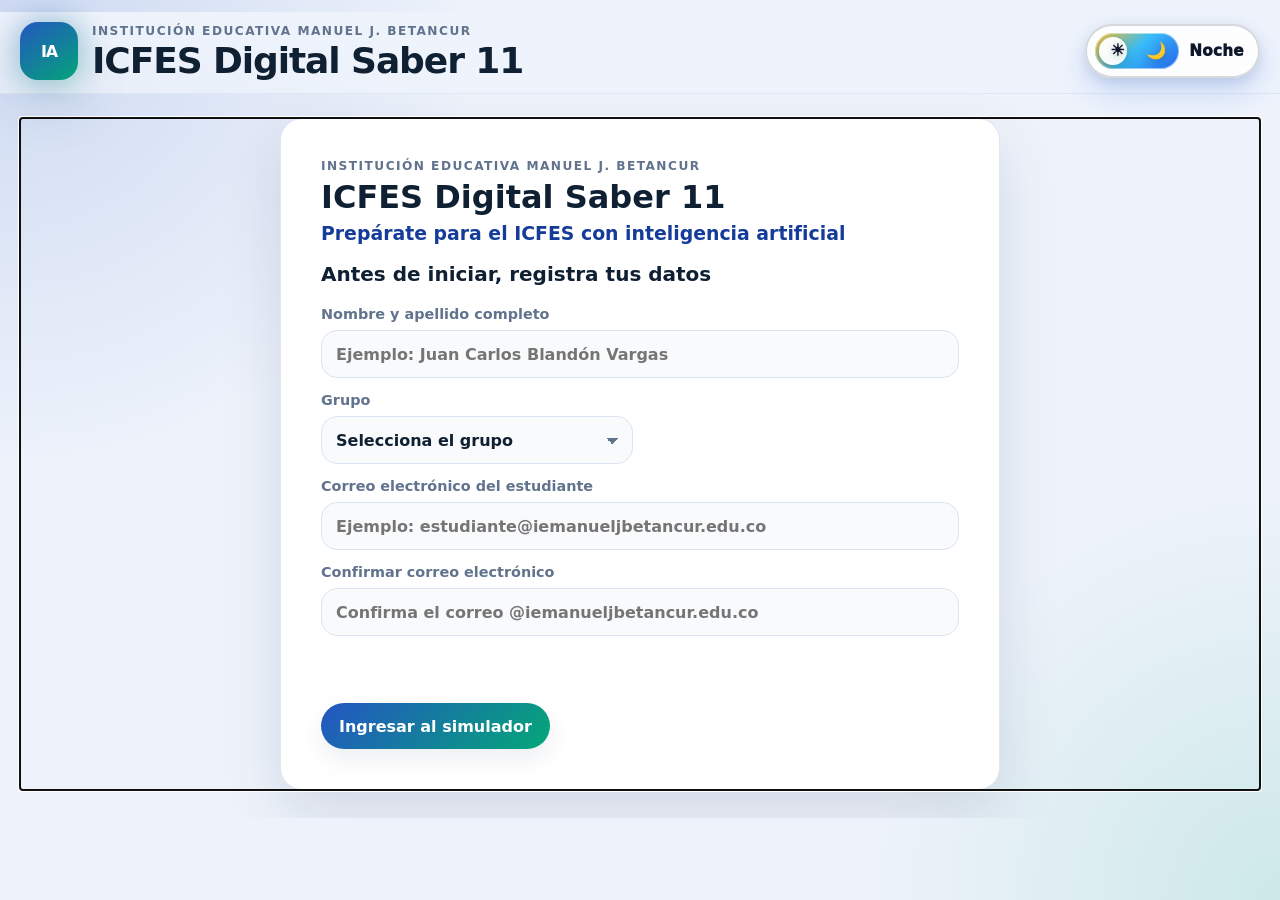
==== commit ea101451: "Add files via upload" ====
--- a/index.html
+++ b/index.html
@@ -23,8 +23,8 @@
         </div>
       </div>
       <div class="header-actions">
-        <button id="themeBtn" class="icon-btn" type="button" aria-label="Cambiar tema">🌙</button>
-        <button id="dashboardBtn" class="ghost-btn hidden" type="button">Dashboard institucional</button>
+        <button id="themeBtn" class="theme-toggle-btn" type="button" aria-label="Cambiar tema día o noche"><span class="theme-toggle-track"><span class="theme-toggle-sun">☀️</span><span class="theme-toggle-moon">🌙</span><span class="theme-toggle-knob" aria-hidden="true"></span></span><span class="theme-toggle-label">Noche</span></button>
+        <button id="dashboardBtn" class="ghost-btn hidden" type="button">Administrador</button>
         <!-- Botones informativos desactivados para el modo simulacro seguro. -->
         <button id="logoutBtn" class="ghost-btn danger-ghost-btn hidden" type="button">Cerrar sesión</button>
         <button id="homeBtn" class="ghost-btn hidden" type="button">Inicio</button>
--- a/styles.css
+++ b/styles.css
@@ -10274,3 +10274,593 @@
     width: 100%;
   }
 }
+
+/* Oculta definitivamente botones de sincronización manual y formulario externo MJB */
+#syncSheetsBtn,
+#sendMjbReportBtn,
+.mjb-report-btn {
+  display: none !important;
+}
+
+/* ==========================================================
+   Corrección final de contraste día / noche en simulacro
+   ----------------------------------------------------------
+   Algunos recursos de preguntas usan tarjetas claras y SVG con
+   currentColor. En modo noche heredaban tinta clara sobre fondo
+   claro. Estas reglas fijan tinta oscura cuando el recurso tiene
+   fondo claro y mantienen contraste alto en día y noche.
+   ========================================================== */
+.route-card,
+.question-resource .route-card {
+  background: linear-gradient(180deg, #f8fafc 0%, #ffffff 100%) !important;
+  color: #0f172a !important;
+  border-color: #cbd5e1 !important;
+  box-shadow: 0 14px 34px rgba(15, 23, 42, 0.12) !important;
+  opacity: 1 !important;
+}
+
+.route-card *,
+.question-resource .route-card * {
+  color: #0f172a !important;
+  opacity: 1 !important;
+  text-shadow: none !important;
+}
+
+.route-card .route-node,
+.question-resource .route-card .route-node {
+  background: #ffffff !important;
+  color: #1e293b !important;
+  border-color: #cbd5e1 !important;
+}
+
+.route-card .route-node.home,
+.question-resource .route-card .route-node.home {
+  background: #dcfce7 !important;
+  color: #166534 !important;
+  border-color: #86efac !important;
+}
+
+.route-card .route-arrow,
+.question-resource .route-card .route-arrow {
+  color: #0f766e !important;
+}
+
+.route-card .route-arrow.back,
+.question-resource .route-card .route-arrow.back {
+  color: #b91c1c !important;
+}
+
+/* Opciones con gráficas/tablas en tarjetas claras */
+.option-rich .reaction-option-card,
+.reaction-option-card {
+  color: var(--text) !important;
+  opacity: 1 !important;
+}
+
+.reaction-option-title {
+  color: var(--primary-2) !important;
+  opacity: 1 !important;
+}
+
+.option-rich .reaction-chart-svg,
+.reaction-chart-svg,
+.question-resource .reaction-chart-svg {
+  background: #f8fafc !important;
+  color: #0f172a !important;
+  border: 1px solid #cbd5e1 !important;
+  opacity: 1 !important;
+  filter: none !important;
+}
+
+.option-rich .reaction-chart-svg text,
+.option-rich .reaction-chart-svg tspan,
+.reaction-chart-svg text,
+.reaction-chart-svg tspan,
+.question-resource .reaction-chart-svg text,
+.question-resource .reaction-chart-svg tspan {
+  fill: #0f172a !important;
+  color: #0f172a !important;
+  opacity: 1 !important;
+  text-shadow: none !important;
+}
+
+.option-rich .reaction-chart-svg [stroke="currentColor"],
+.reaction-chart-svg [stroke="currentColor"],
+.question-resource .reaction-chart-svg [stroke="currentColor"] {
+  stroke: #0f172a !important;
+}
+
+.option-rich .reaction-chart-svg [fill="currentColor"],
+.option-rich .reaction-chart-svg marker path,
+.reaction-chart-svg [fill="currentColor"],
+.reaction-chart-svg marker path,
+.question-resource .reaction-chart-svg [fill="currentColor"],
+.question-resource .reaction-chart-svg marker path {
+  fill: #0f172a !important;
+}
+
+.option-rich .reaction-chart-svg g[opacity],
+.reaction-chart-svg g[opacity],
+.question-resource .reaction-chart-svg g[opacity] {
+  opacity: 0.32 !important;
+}
+
+/* Tablas pequeñas dentro de opciones: legibles en ambos temas */
+.option-rich .science-table-wrap,
+.science-table-wrap {
+  overflow-x: auto;
+  background: #f8fafc !important;
+  color: #0f172a !important;
+  border: 1px solid #cbd5e1 !important;
+  border-radius: 16px;
+  padding: 8px;
+  opacity: 1 !important;
+}
+
+.option-rich .mini-table,
+.mini-table {
+  width: 100%;
+  border-collapse: collapse;
+  color: #0f172a !important;
+  background: #ffffff !important;
+  font-size: 0.92rem;
+}
+
+.option-rich .mini-table th,
+.option-rich .mini-table td,
+.mini-table th,
+.mini-table td {
+  border: 1px solid #cbd5e1 !important;
+  color: #0f172a !important;
+  background: #ffffff !important;
+  padding: 8px 10px;
+  font-weight: 800;
+  opacity: 1 !important;
+}
+
+.option-rich .mini-table th,
+.mini-table th {
+  background: #e2e8f0 !important;
+  color: #0f172a !important;
+}
+
+.option-rich .mini-table tr:nth-child(even) td,
+.mini-table tr:nth-child(even) td {
+  background: #f1f5f9 !important;
+}
+
+/* Refuerzo específico para modo noche: recursos claros siempre con tinta oscura */
+html[data-theme="dark"] .question-resource .route-card,
+html[data-theme="dark"] .question-resource .route-card *,
+html[data-theme="dark"] .option-rich .reaction-chart-svg,
+html[data-theme="dark"] .option-rich .reaction-chart-svg *,
+html[data-theme="dark"] .option-rich .science-table-wrap,
+html[data-theme="dark"] .option-rich .science-table-wrap *,
+html[data-theme="dark"] .option-rich .mini-table,
+html[data-theme="dark"] .option-rich .mini-table * {
+  text-shadow: none !important;
+  opacity: 1 !important;
+}
+
+html[data-theme="dark"] .option-rich .reaction-chart-svg,
+html[data-theme="dark"] .reaction-chart-svg,
+html[data-theme="dark"] .question-resource .reaction-chart-svg {
+  background: #f8fafc !important;
+  color: #0f172a !important;
+  border-color: #cbd5e1 !important;
+}
+
+html[data-theme="dark"] .option-rich .reaction-chart-svg text,
+html[data-theme="dark"] .reaction-chart-svg text,
+html[data-theme="dark"] .question-resource .reaction-chart-svg text {
+  fill: #0f172a !important;
+}
+
+/* Instrucciones previas al modo simulacro seguro */
+.exam-instructions-card {
+  width: min(940px, calc(100vw - 28px));
+  max-height: min(88vh, 860px);
+  overflow: auto;
+}
+.exam-instructions-card h2 {
+  margin-bottom: 16px;
+}
+.exam-instructions-content {
+  text-align: left;
+  color: var(--text, #0f172a);
+}
+.exam-instructions-content ol {
+  margin: 0;
+  padding-left: 26px;
+  display: grid;
+  gap: 10px;
+}
+.exam-instructions-content li {
+  line-height: 1.5;
+  padding-left: 4px;
+}
+.exam-instructions-content strong {
+  color: inherit;
+  font-weight: 900;
+}
+[data-theme="dark"] .exam-instructions-content {
+  color: var(--text, #e5edff);
+}
+@media (max-width: 680px) {
+  .exam-instructions-card {
+    width: min(96vw, 620px);
+    max-height: 90vh;
+    padding: 22px;
+  }
+  .exam-instructions-content ol {
+    gap: 8px;
+    padding-left: 22px;
+  }
+}
+
+/* Alerta final por salidas repetidas de pantalla completa / plataforma */
+.security-final-alert {
+  display: grid;
+  grid-template-columns: auto 1fr auto;
+  gap: 18px;
+  align-items: center;
+  margin: 24px 0;
+  padding: 24px;
+  border-radius: 26px;
+  border: 3px solid rgba(127, 29, 29, 0.95);
+  background: linear-gradient(135deg, #991b1b 0%, #dc2626 58%, #ef4444 100%);
+  color: #ffffff;
+  box-shadow: 0 22px 45px rgba(127, 29, 29, 0.32);
+}
+.security-final-alert-icon {
+  display: grid;
+  place-items: center;
+  width: 72px;
+  height: 72px;
+  border-radius: 24px;
+  background: rgba(255, 255, 255, 0.16);
+  border: 1px solid rgba(255, 255, 255, 0.32);
+  font-size: 2.3rem;
+}
+.security-final-alert-body h3 {
+  margin: 2px 0 8px;
+  color: #ffffff;
+  font-size: clamp(1.7rem, 3vw, 2.6rem);
+  line-height: 1.05;
+  text-transform: uppercase;
+  letter-spacing: 0.03em;
+}
+.security-final-alert-body p {
+  margin: 0;
+  color: #fff7ed;
+  font-size: clamp(1.02rem, 1.5vw, 1.22rem);
+  line-height: 1.55;
+  font-weight: 700;
+}
+.security-final-alert-kicker {
+  margin: 0 0 8px !important;
+  color: #fee2e2 !important;
+  font-size: 0.82rem !important;
+  text-transform: uppercase;
+  letter-spacing: 0.18em;
+  font-weight: 900 !important;
+}
+.security-final-alert-meta {
+  display: flex;
+  flex-wrap: wrap;
+  gap: 10px;
+  margin-top: 14px;
+}
+.security-final-alert-meta span {
+  display: inline-flex;
+  align-items: center;
+  gap: 5px;
+  padding: 8px 11px;
+  border-radius: 999px;
+  background: rgba(255, 255, 255, 0.16);
+  border: 1px solid rgba(255, 255, 255, 0.28);
+  color: #ffffff;
+  font-weight: 800;
+  font-size: 0.9rem;
+}
+.security-alert-action-btn {
+  justify-self: end;
+  min-height: 50px;
+  padding: 12px 18px;
+  border-radius: 999px;
+  border: 2px solid rgba(255, 255, 255, 0.82);
+  background: #ffffff;
+  color: #991b1b;
+  font-weight: 900;
+  cursor: pointer;
+  box-shadow: 0 12px 28px rgba(69, 10, 10, 0.22);
+}
+.security-alert-action-btn:hover,
+.security-alert-action-btn:focus-visible {
+  transform: translateY(-1px);
+  outline: 3px solid rgba(255, 255, 255, 0.62);
+  outline-offset: 3px;
+}
+[data-theme="dark"] .security-final-alert {
+  border-color: rgba(254, 202, 202, 0.88);
+  background: linear-gradient(135deg, #7f1d1d 0%, #b91c1c 55%, #ef4444 100%);
+  box-shadow: 0 22px 48px rgba(248, 113, 113, 0.22);
+}
+@media (max-width: 780px) {
+  .security-final-alert {
+    grid-template-columns: 1fr;
+    text-align: center;
+    justify-items: center;
+    padding: 22px 18px;
+  }
+  .security-alert-action-btn {
+    justify-self: center;
+    width: 100%;
+  }
+  .security-final-alert-meta {
+    justify-content: center;
+  }
+}
+
+/* Panel administrador institucional */
+.admin-access-section {
+  display: grid;
+  grid-template-columns: minmax(0, 1fr) auto;
+  gap: 18px;
+  align-items: center;
+  margin: 18px 0;
+  padding: 22px;
+  border: 1px solid var(--line);
+  border-radius: 26px;
+  background: linear-gradient(135deg, rgba(37, 99, 235, 0.10), rgba(16, 185, 129, 0.10));
+  box-shadow: var(--shadow-soft, 0 16px 34px rgba(15, 23, 42, 0.10));
+}
+.admin-access-section h3 {
+  margin: 0 0 8px;
+  color: var(--text);
+  font-size: clamp(1.35rem, 2.4vw, 2rem);
+}
+.admin-access-section p {
+  margin: 0;
+  color: var(--muted);
+  line-height: 1.55;
+}
+.admin-access-actions {
+  display: grid;
+  gap: 12px;
+  justify-items: end;
+  min-width: min(320px, 100%);
+}
+.admin-access-actions span {
+  display: inline-flex;
+  align-items: center;
+  gap: 8px;
+  padding: 8px 12px;
+  border-radius: 999px;
+  border: 1px solid var(--line);
+  background: var(--card);
+  color: var(--muted);
+  font-weight: 800;
+}
+.admin-access-actions strong {
+  color: var(--primary);
+}
+.admin-panel-card {
+  width: min(92vw, 760px);
+  max-height: 90vh;
+  overflow: auto;
+}
+.admin-panel-intro {
+  color: var(--muted);
+  line-height: 1.6;
+}
+.admin-mode-current {
+  display: flex;
+  justify-content: space-between;
+  align-items: center;
+  gap: 14px;
+  margin: 18px 0;
+  padding: 16px 18px;
+  border-radius: 20px;
+  border: 1px solid var(--line);
+  background: rgba(37, 99, 235, 0.10);
+}
+.admin-mode-current span {
+  color: var(--muted);
+  font-weight: 800;
+  text-transform: uppercase;
+  letter-spacing: 0.08em;
+  font-size: 0.78rem;
+}
+.admin-mode-current strong {
+  color: var(--primary);
+  font-size: 1.05rem;
+}
+.admin-panel-actions {
+  margin: 16px 0 18px;
+  display: flex;
+  flex-wrap: wrap;
+  gap: 12px;
+}
+.admin-mode-grid {
+  display: grid;
+  grid-template-columns: repeat(2, minmax(0, 1fr));
+  gap: 14px;
+}
+.admin-mode-option {
+  display: grid;
+  gap: 10px;
+  align-content: start;
+  text-align: left;
+  min-height: 165px;
+  padding: 18px;
+  border-radius: 24px;
+  border: 2px solid var(--line);
+  background: var(--card);
+  color: var(--text);
+  cursor: pointer;
+  box-shadow: var(--shadow-soft, 0 14px 30px rgba(15, 23, 42, 0.10));
+  transition: transform .18s ease, border-color .18s ease, box-shadow .18s ease;
+}
+.admin-mode-option:hover,
+.admin-mode-option:focus-visible {
+  transform: translateY(-2px);
+  border-color: var(--primary);
+  outline: none;
+}
+.admin-mode-option.active {
+  border-color: #10b981;
+  background: linear-gradient(135deg, rgba(37, 99, 235, 0.16), rgba(16, 185, 129, 0.20));
+  box-shadow: 0 18px 36px rgba(16, 185, 129, 0.18);
+}
+.admin-mode-option > span {
+  display: grid;
+  place-items: center;
+  width: 42px;
+  height: 42px;
+  border-radius: 16px;
+  background: rgba(37, 99, 235, 0.14);
+  color: var(--primary);
+  font-weight: 950;
+  font-size: 1.1rem;
+}
+.admin-mode-option.active > span {
+  background: #10b981;
+  color: #ffffff;
+}
+.admin-mode-option strong {
+  color: var(--text);
+  font-size: 1.15rem;
+}
+.admin-mode-option small {
+  color: var(--muted);
+  line-height: 1.45;
+  font-weight: 700;
+}
+.admin-note {
+  margin-top: 16px;
+}
+[data-theme="dark"] .admin-access-section,
+[data-theme="dark"] .admin-mode-option,
+[data-theme="dark"] .admin-mode-current,
+[data-theme="dark"] .admin-access-actions span {
+  border-color: rgba(148, 163, 184, 0.30);
+}
+[data-theme="dark"] .admin-mode-option.active {
+  border-color: rgba(52, 211, 153, 0.95);
+  background: linear-gradient(135deg, rgba(37, 99, 235, 0.26), rgba(16, 185, 129, 0.24));
+}
+@media (max-width: 780px) {
+  .admin-access-section,
+  .admin-mode-grid {
+    grid-template-columns: 1fr;
+  }
+  .admin-access-actions {
+    justify-items: stretch;
+  }
+  .admin-access-actions .secondary-btn,
+  .admin-panel-actions .primary-btn {
+    width: 100%;
+  }
+}
+
+/* Botón más llamativo para cambio Día/Noche */
+.theme-toggle-btn {
+  --theme-toggle-bg: linear-gradient(135deg, #fbbf24 0%, #38bdf8 48%, #2563eb 100%);
+  display: inline-flex;
+  align-items: center;
+  gap: 10px;
+  min-height: 50px;
+  padding: 7px 14px 7px 8px;
+  border-radius: 999px;
+  border: 2px solid rgba(15, 23, 42, 0.16);
+  background: rgba(255, 255, 255, 0.86);
+  color: #0f172a;
+  font-weight: 950;
+  letter-spacing: 0.02em;
+  cursor: pointer;
+  box-shadow: 0 14px 30px rgba(37, 99, 235, 0.20), 0 4px 12px rgba(15, 23, 42, 0.10);
+  transition: transform .18s ease, box-shadow .18s ease, border-color .18s ease;
+}
+.theme-toggle-btn:hover,
+.theme-toggle-btn:focus-visible {
+  transform: translateY(-2px) scale(1.03);
+  border-color: rgba(37, 99, 235, 0.48);
+  box-shadow: 0 18px 38px rgba(37, 99, 235, 0.28), 0 0 0 4px rgba(56, 189, 248, 0.16);
+  outline: none;
+}
+.theme-toggle-track {
+  position: relative;
+  display: grid;
+  grid-template-columns: 1fr 1fr;
+  align-items: center;
+  width: 84px;
+  height: 36px;
+  padding: 3px;
+  border-radius: 999px;
+  background: var(--theme-toggle-bg);
+  overflow: hidden;
+  box-shadow: inset 0 0 0 1px rgba(255, 255, 255, 0.50);
+}
+.theme-toggle-sun,
+.theme-toggle-moon {
+  position: relative;
+  z-index: 2;
+  display: grid;
+  place-items: center;
+  font-size: 1.02rem;
+  line-height: 1;
+  filter: drop-shadow(0 2px 3px rgba(15, 23, 42, 0.25));
+}
+.theme-toggle-knob {
+  position: absolute;
+  z-index: 1;
+  top: 4px;
+  left: 4px;
+  width: 28px;
+  height: 28px;
+  border-radius: 50%;
+  background: rgba(255, 255, 255, 0.95);
+  box-shadow: 0 6px 14px rgba(15, 23, 42, 0.26);
+  transition: transform .24s ease, background .24s ease;
+}
+.theme-toggle-label {
+  min-width: 52px;
+  text-align: left;
+  font-size: 0.95rem;
+}
+.theme-toggle-btn[data-theme="dark"] {
+  background: linear-gradient(135deg, #0f172a 0%, #1e293b 100%);
+  color: #e5edff;
+  border-color: rgba(148, 163, 184, 0.35);
+  box-shadow: 0 14px 30px rgba(15, 23, 42, 0.36), 0 0 0 1px rgba(96, 165, 250, 0.12);
+}
+.theme-toggle-btn[data-theme="dark"] .theme-toggle-track {
+  background: linear-gradient(135deg, #172554 0%, #312e81 48%, #020617 100%);
+}
+.theme-toggle-btn[data-theme="dark"] .theme-toggle-knob {
+  transform: translateX(48px);
+  background: #e0f2fe;
+}
+@media (max-width: 680px) {
+  .theme-toggle-btn {
+    min-height: 46px;
+    padding: 6px 9px 6px 7px;
+    gap: 7px;
+  }
+  .theme-toggle-track {
+    width: 72px;
+    height: 32px;
+  }
+  .theme-toggle-knob {
+    width: 24px;
+    height: 24px;
+  }
+  .theme-toggle-btn[data-theme="dark"] .theme-toggle-knob {
+    transform: translateX(40px);
+  }
+  .theme-toggle-label {
+    min-width: auto;
+    font-size: 0.82rem;
+  }
+}
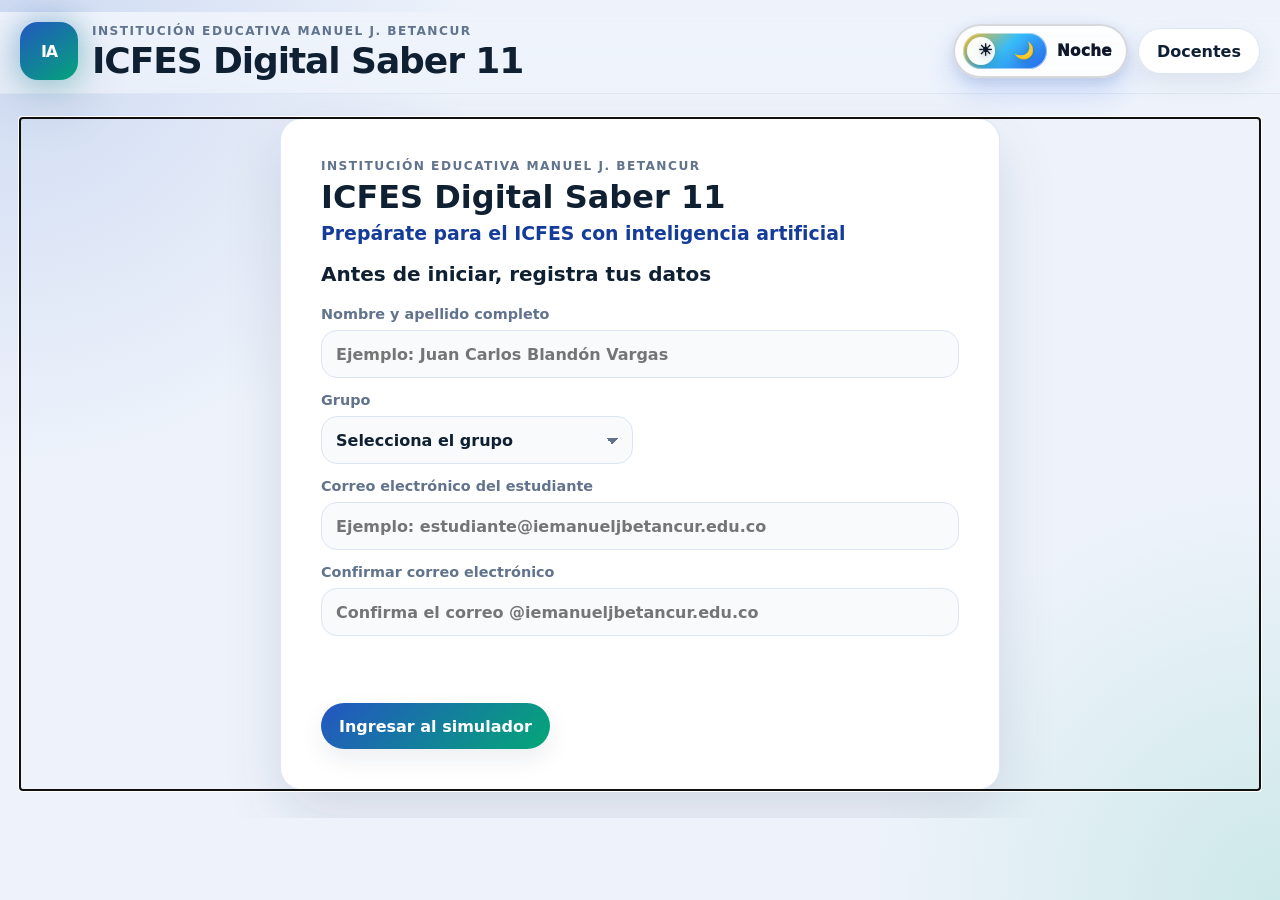
==== commit 1e3654e8: "Add files via upload" ====
--- a/index.html
+++ b/index.html
@@ -24,6 +24,7 @@
       </div>
       <div class="header-actions">
         <button id="themeBtn" class="theme-toggle-btn" type="button" aria-label="Cambiar tema día o noche"><span class="theme-toggle-track"><span class="theme-toggle-sun">☀️</span><span class="theme-toggle-moon">🌙</span><span class="theme-toggle-knob" aria-hidden="true"></span></span><span class="theme-toggle-label">Noche</span></button>
+        <button id="teacherDashboardBtn" class="ghost-btn hidden" type="button">Docentes</button>
         <button id="dashboardBtn" class="ghost-btn hidden" type="button">Administrador</button>
         <!-- Botones informativos desactivados para el modo simulacro seguro. -->
         <button id="logoutBtn" class="ghost-btn danger-ghost-btn hidden" type="button">Cerrar sesión</button>
--- a/styles.css
+++ b/styles.css
@@ -1649,6 +1649,234 @@
   .comic-grid { grid-template-columns: 1fr; }
   .comic-panel { min-height: 190px; }
 }
+
+/* Ajustes de contraste fijo para la infografía Petricor y el cómic de Riad */
+.petrichor-card,
+.riad-comic-card {
+  background: #fffdf7 !important;
+  color: #111827 !important;
+}
+
+.petrichor-card .reading-instruction,
+.petrichor-card .reading-source,
+.petrichor-card .petrichor-title,
+.petrichor-card .petrichor-close,
+.petrichor-card .petrichor-close p,
+.riad-comic-card .reading-instruction,
+.riad-comic-card .reading-note,
+.riad-comic-card .reading-source,
+.riad-comic-card .comic-panel {
+  color: #111827 !important;
+}
+
+[data-theme="dark"] .petrichor-card,
+[data-theme="dark"] .riad-comic-card,
+.ai-practice-page.ai-night .petrichor-card,
+.ai-practice-page.ai-night .riad-comic-card {
+  background: #fffdf7 !important;
+  color: #111827 !important;
+  border-color: #d6dde8 !important;
+}
+
+[data-theme="dark"] .petrichor-title,
+[data-theme="dark"] .petrichor-close,
+[data-theme="dark"] .petrichor-close p,
+[data-theme="dark"] .petrichor-card .reading-source,
+[data-theme="dark"] .petrichor-card .reading-instruction,
+.ai-practice-page.ai-night .petrichor-title,
+.ai-practice-page.ai-night .petrichor-close,
+.ai-practice-page.ai-night .petrichor-close p,
+.ai-practice-page.ai-night .petrichor-card .reading-source,
+.ai-practice-page.ai-night .petrichor-card .reading-instruction {
+  color: #111827 !important;
+}
+
+[data-theme="dark"] .petrichor-bubble,
+.ai-practice-page.ai-night .petrichor-bubble {
+  background: #ffffff !important;
+  color: #111827 !important;
+  border-color: #111827 !important;
+  box-shadow: 0 2px 0 #111827 !important;
+}
+
+[data-theme="dark"] .petrichor-close,
+.ai-practice-page.ai-night .petrichor-close {
+  background: #fffdf7 !important;
+}
+
+[data-theme="dark"] .riad-comic-card .comic-panel,
+.ai-practice-page.ai-night .riad-comic-card .comic-panel {
+  background: #f7f7f4 !important;
+  color: #111827 !important;
+  border-color: #111827 !important;
+}
+
+[data-theme="dark"] .riad-comic-card .caption-box,
+[data-theme="dark"] .riad-comic-card .speech,
+[data-theme="dark"] .riad-comic-card .thought,
+.ai-practice-page.ai-night .riad-comic-card .caption-box,
+.ai-practice-page.ai-night .riad-comic-card .speech,
+.ai-practice-page.ai-night .riad-comic-card .thought {
+  background: #ffffff !important;
+  color: #111827 !important;
+  border-color: #111827 !important;
+}
+
+.school-building {
+  position: absolute;
+  left: 18px;
+  bottom: 18px;
+  width: 148px;
+  height: 88px;
+  border: 3px solid #111827;
+  background:
+    linear-gradient(to bottom, transparent 0 20%, rgba(255,255,255,.45) 20% 22%, transparent 22% 100%),
+    repeating-linear-gradient(to right, transparent 0 18px, rgba(17,24,39,.14) 18px 28px, transparent 28px 46px),
+    #d8dbe2;
+  border-radius: 4px 4px 2px 2px;
+  box-shadow: inset 0 -14px 0 rgba(17,24,39,.08);
+}
+
+.school-building::before,
+.school-building::after {
+  content: "";
+  position: absolute;
+  top: -22px;
+  width: 18px;
+  height: 26px;
+  border-radius: 12px 12px 0 0;
+  background: #111827;
+  box-shadow: 0 0 0 4px #2f5132;
+}
+.school-building::before { left: 12px; }
+.school-building::after { left: 40px; }
+
+.ground-line {
+  position: absolute;
+  inset: auto 0 14px 0;
+  border-top: 3px solid rgba(17, 24, 39, .2);
+}
+
+.figure {
+  position: absolute;
+  width: 36px;
+  height: 70px;
+}
+.figure::before {
+  content: "";
+  position: absolute;
+  left: 8px;
+  top: 0;
+  width: 20px;
+  height: 20px;
+  border-radius: 50%;
+  border: 2px solid #111827;
+  background: radial-gradient(circle at 50% 18%, #111827 0 38%, transparent 39%), #f2cfad;
+}
+.figure::after {
+  content: "";
+  position: absolute;
+  left: 5px;
+  top: 18px;
+  width: 26px;
+  height: 34px;
+  border: 2px solid #111827;
+  border-radius: 12px 12px 8px 8px;
+  background: #9ec5ff;
+  box-shadow: -8px 8px 0 -6px #111827, 8px 8px 0 -6px #111827, -5px 42px 0 -4px #111827, 7px 42px 0 -4px #111827;
+}
+.figure.teacher::after { background: #d7d1f8; width: 28px; left: 4px; }
+.figure.cap::before { background: radial-gradient(circle at 50% 10%, #111827 0 48%, transparent 50%), #f2cfad; }
+.figure.blond::before { background: radial-gradient(circle at 50% 10%, #d8b448 0 48%, transparent 50%), #f2cfad; }
+.figure.long-hair::after { box-shadow: -10px 6px 0 -7px #111827, 10px 6px 0 -7px #111827, -5px 42px 0 -4px #111827, 7px 42px 0 -4px #111827, 2px -2px 0 8px rgba(17,24,39,.9); }
+.figure.small { transform: scale(.9); transform-origin: bottom left; }
+.figure.seated { height: 64px; }
+.figure.seated::after { top: 18px; height: 28px; box-shadow: -8px 8px 0 -6px #111827, 8px 8px 0 -6px #111827, 5px 34px 0 -6px #111827, 16px 34px 0 -6px #111827; }
+.figure.crying::before { box-shadow: 12px 8px 0 -10px #60a5fa, 15px 10px 0 -10px #60a5fa; }
+.figure.raise-arm::after { box-shadow: -8px 8px 0 -6px #111827, 10px -8px 0 -6px #111827, -5px 42px 0 -4px #111827, 7px 42px 0 -4px #111827; }
+.figure.lean { transform: rotate(-10deg); transform-origin: bottom left; }
+.figure.bust { height: 56px; }
+.figure.bust::after { height: 24px; top: 20px; box-shadow: none; }
+
+.desk-top {
+  position: absolute;
+  left: 14px;
+  right: 14px;
+  bottom: 18px;
+  height: 26px;
+  background: #d9dde4;
+  border: 2px solid #111827;
+  border-radius: 8px;
+}
+
+.open-book {
+  position: absolute;
+  left: 128px;
+  bottom: 30px;
+  width: 74px;
+  height: 28px;
+  background: linear-gradient(90deg, #f9fafb 0 48%, #eceff4 48% 52%, #f9fafb 52%);
+  border: 2px solid #111827;
+  border-radius: 5px 5px 12px 12px;
+}
+.open-book::before,
+.open-book::after {
+  content: "";
+  position: absolute;
+  top: 6px;
+  width: 22px;
+  border-top: 2px solid rgba(17,24,39,.32);
+}
+.open-book::before { left: 8px; }
+.open-book::after { right: 8px; }
+.small-book { width: 64px; left: 138px; }
+.wide-book { width: 92px; left: 118px; }
+
+.aside-note {
+  position: absolute;
+  right: 14px;
+  top: 14px;
+  max-width: 150px;
+  font-size: .9rem;
+  font-style: italic;
+  font-weight: 800;
+  color: #4b5563;
+  text-align: right;
+}
+
+.aroma-waves {
+  position: absolute;
+  left: 122px;
+  right: 96px;
+  bottom: 36px;
+  height: 30px;
+  background:
+    radial-gradient(circle at 18px 22px, transparent 10px, rgba(17,24,39,.22) 11px 12px, transparent 13px),
+    radial-gradient(circle at 68px 16px, transparent 10px, rgba(17,24,39,.22) 11px 12px, transparent 13px),
+    radial-gradient(circle at 118px 20px, transparent 10px, rgba(17,24,39,.22) 11px 12px, transparent 13px);
+}
+
+.school-scene,
+.desk-scene,
+.tutoring-scene,
+.cry-scene,
+.reading-scene,
+.aroma-scene {
+  position: relative;
+  min-height: 132px;
+  margin-top: 8px;
+  border-radius: 8px;
+  background: linear-gradient(180deg, rgba(255,255,255,.8), rgba(226,232,240,.72));
+  overflow: hidden;
+}
+
+.tutoring-scene,
+.cry-scene,
+.reading-scene,
+.aroma-scene {
+  border: 1px dashed rgba(17,24,39,.22);
+}
+
 
 /* =========================================================
    Rediseño responsive 2026: experiencia móvil tipo app
@@ -10864,3 +11092,262 @@
     font-size: 0.82rem;
   }
 }
+
+/* Avisos de tiempo no invasivos: reemplazan alert() para no activar salidas falsas de pantalla completa */
+.timer-warning-modal {
+  position: fixed;
+  right: clamp(14px, 2vw, 28px);
+  bottom: clamp(14px, 2vw, 28px);
+  z-index: 9998;
+  display: grid;
+  grid-template-columns: auto minmax(0, 1fr) auto;
+  gap: 14px;
+  align-items: center;
+  width: min(92vw, 520px);
+  padding: 18px;
+  border-radius: 24px;
+  border: 2px solid rgba(245, 158, 11, 0.70);
+  background: linear-gradient(135deg, #fff7ed 0%, #fffbeb 55%, #ffffff 100%);
+  color: #431407;
+  box-shadow: 0 24px 50px rgba(146, 64, 14, 0.28);
+  animation: timerWarningIn .24s ease-out;
+}
+.timer-warning-modal.timer-warning-final {
+  border-color: rgba(220, 38, 38, 0.78);
+  background: linear-gradient(135deg, #fee2e2 0%, #fff7ed 55%, #ffffff 100%);
+  color: #7f1d1d;
+}
+.timer-warning-icon {
+  display: grid;
+  place-items: center;
+  width: 52px;
+  height: 52px;
+  border-radius: 18px;
+  background: rgba(245, 158, 11, 0.18);
+  font-size: 1.85rem;
+}
+.timer-warning-final .timer-warning-icon {
+  background: rgba(220, 38, 38, 0.16);
+}
+.timer-warning-body {
+  display: grid;
+  gap: 5px;
+}
+.timer-warning-body strong {
+  color: inherit;
+  font-size: clamp(1.18rem, 2vw, 1.55rem);
+  line-height: 1.08;
+}
+.timer-warning-body span {
+  color: inherit;
+  font-weight: 750;
+  line-height: 1.42;
+}
+.timer-warning-close {
+  display: grid;
+  place-items: center;
+  width: 36px;
+  height: 36px;
+  border-radius: 999px;
+  border: 1px solid rgba(67, 20, 7, 0.15);
+  background: rgba(255, 255, 255, 0.72);
+  color: inherit;
+  font-size: 1.35rem;
+  font-weight: 900;
+  cursor: pointer;
+}
+.timer-warning-close:hover,
+.timer-warning-close:focus-visible {
+  background: #ffffff;
+  outline: 3px solid rgba(245, 158, 11, 0.28);
+  outline-offset: 2px;
+}
+@keyframes timerWarningIn {
+  from { opacity: 0; transform: translateY(16px) scale(.98); }
+  to { opacity: 1; transform: translateY(0) scale(1); }
+}
+html[data-theme="dark"] .timer-warning-modal {
+  border-color: rgba(251, 191, 36, 0.78);
+  background: linear-gradient(135deg, #451a03 0%, #78350f 52%, #111827 100%);
+  color: #fff7ed;
+  box-shadow: 0 24px 52px rgba(0, 0, 0, 0.42);
+}
+html[data-theme="dark"] .timer-warning-modal.timer-warning-final {
+  border-color: rgba(248, 113, 113, 0.82);
+  background: linear-gradient(135deg, #450a0a 0%, #7f1d1d 55%, #111827 100%);
+  color: #fee2e2;
+}
+html[data-theme="dark"] .timer-warning-close {
+  border-color: rgba(255, 255, 255, 0.18);
+  background: rgba(255, 255, 255, 0.12);
+}
+@media (max-width: 680px) {
+  .timer-warning-modal {
+    left: 12px;
+    right: 12px;
+    bottom: 12px;
+    width: auto;
+    grid-template-columns: auto minmax(0, 1fr);
+  }
+  .timer-warning-close {
+    grid-column: 1 / -1;
+    justify-self: end;
+  }
+}
+
+/* Bloqueo de revisión cuando el intento se finaliza por seguridad */
+.review-locked-card {
+  display: grid;
+  grid-template-columns: auto minmax(0, 1fr);
+  gap: 18px;
+  align-items: center;
+  margin-top: 28px;
+  padding: 24px;
+  border-radius: 24px;
+  border: 2px solid rgba(220, 38, 38, 0.42);
+  background: linear-gradient(135deg, rgba(254, 226, 226, 0.96), rgba(255, 247, 237, 0.96));
+  color: #7f1d1d;
+  box-shadow: 0 18px 40px rgba(127, 29, 29, 0.14);
+}
+.review-locked-icon {
+  display: grid;
+  place-items: center;
+  width: 64px;
+  height: 64px;
+  border-radius: 22px;
+  background: rgba(220, 38, 38, 0.14);
+  font-size: 2rem;
+}
+.review-locked-card h3 {
+  margin: 4px 0 8px;
+  color: #7f1d1d;
+  font-size: clamp(1.35rem, 2.2vw, 2rem);
+}
+.review-locked-card p {
+  margin: 0;
+  color: #7f1d1d;
+  font-weight: 750;
+  line-height: 1.55;
+}
+.review-locked-card .eyebrow {
+  color: #991b1b;
+}
+html[data-theme="dark"] .review-locked-card {
+  border-color: rgba(248, 113, 113, 0.62);
+  background: linear-gradient(135deg, rgba(69, 10, 10, 0.96), rgba(127, 29, 29, 0.94));
+  color: #fee2e2;
+}
+html[data-theme="dark"] .review-locked-card h3,
+html[data-theme="dark"] .review-locked-card p,
+html[data-theme="dark"] .review-locked-card .eyebrow {
+  color: #fee2e2;
+}
+@media (max-width: 680px) {
+  .review-locked-card {
+    grid-template-columns: 1fr;
+    text-align: center;
+    justify-items: center;
+  }
+}
+
+
+/* ==========================================================
+   Corrección final de recursos de Lectura Crítica 43-46 y 49-51
+   ========================================================== */
+.petrichor-card .reading-instruction,
+.petrichor-card .petrichor-title,
+.petrichor-card .petrichor-title span,
+.petrichor-card .petrichor-close,
+.petrichor-card .petrichor-close p,
+.petrichor-card .petrichor-close strong,
+.petrichor-card .arrow-line,
+.petrichor-card .reading-source {
+  color: #111827 !important;
+}
+
+.petrichor-card .reading-instruction {
+  opacity: 1 !important;
+}
+
+.petrichor-card .petrichor-close {
+  background: #fffdf7 !important;
+  border-top: 2px solid #d1d5db;
+}
+
+.petrichor-card .reading-source {
+  display: block;
+  padding: 0 1rem 1rem;
+}
+
+.riad-comic-card .comic-panel,
+.riad-comic-card .caption-box,
+.riad-comic-card .speech,
+.riad-comic-card .thought,
+.riad-comic-card .reading-instruction,
+.riad-comic-card .reading-note,
+.riad-comic-card .reading-source,
+.riad-comic-card .aside-note {
+  color: #111827 !important;
+}
+
+.riad-comic-card .panel-number {
+  color: #ffffff !important;
+}
+
+html[data-theme="dark"] .question-resource .petrichor-card,
+html[data-theme="dark"] .question-resource .riad-comic-card {
+  background: #fffdf7 !important;
+  color: #111827 !important;
+}
+
+html[data-theme="dark"] .question-resource .petrichor-card .reading-instruction,
+html[data-theme="dark"] .question-resource .petrichor-card .petrichor-title,
+html[data-theme="dark"] .question-resource .petrichor-card .petrichor-title span,
+html[data-theme="dark"] .question-resource .petrichor-card .petrichor-close,
+html[data-theme="dark"] .question-resource .petrichor-card .petrichor-close p,
+html[data-theme="dark"] .question-resource .petrichor-card .petrichor-close strong,
+html[data-theme="dark"] .question-resource .petrichor-card .arrow-line,
+html[data-theme="dark"] .question-resource .petrichor-card .reading-source,
+html[data-theme="dark"] .question-resource .petrichor-card .petrichor-bubble,
+html[data-theme="dark"] .question-resource .petrichor-card .petrichor-bubble * {
+  color: #111827 !important;
+}
+
+html[data-theme="dark"] .question-resource .petrichor-card .petrichor-bubble {
+  background: #ffffff !important;
+  border-color: #111827 !important;
+  box-shadow: 0 2px 0 #111827 !important;
+}
+
+html[data-theme="dark"] .question-resource .petrichor-card .petrichor-close {
+  background: #fffdf7 !important;
+}
+
+html[data-theme="dark"] .question-resource .riad-comic-card .comic-panel,
+html[data-theme="dark"] .question-resource .riad-comic-card .caption-box,
+html[data-theme="dark"] .question-resource .riad-comic-card .speech,
+html[data-theme="dark"] .question-resource .riad-comic-card .thought,
+html[data-theme="dark"] .question-resource .riad-comic-card .reading-instruction,
+html[data-theme="dark"] .question-resource .riad-comic-card .reading-note,
+html[data-theme="dark"] .question-resource .riad-comic-card .reading-source,
+html[data-theme="dark"] .question-resource .riad-comic-card .aside-note,
+html[data-theme="dark"] .question-resource .riad-comic-card .comic-scene,
+html[data-theme="dark"] .question-resource .riad-comic-card .comic-scene * {
+  color: #111827 !important;
+}
+
+html[data-theme="dark"] .question-resource .riad-comic-card .comic-panel {
+  background: #f6f4ef !important;
+  border-color: #111827 !important;
+}
+
+html[data-theme="dark"] .question-resource .riad-comic-card .caption-box,
+html[data-theme="dark"] .question-resource .riad-comic-card .speech,
+html[data-theme="dark"] .question-resource .riad-comic-card .thought {
+  background: #ffffff !important;
+  border-color: #111827 !important;
+}
+
+html[data-theme="dark"] .question-resource .riad-comic-card .panel-number {
+  color: #ffffff !important;
+}
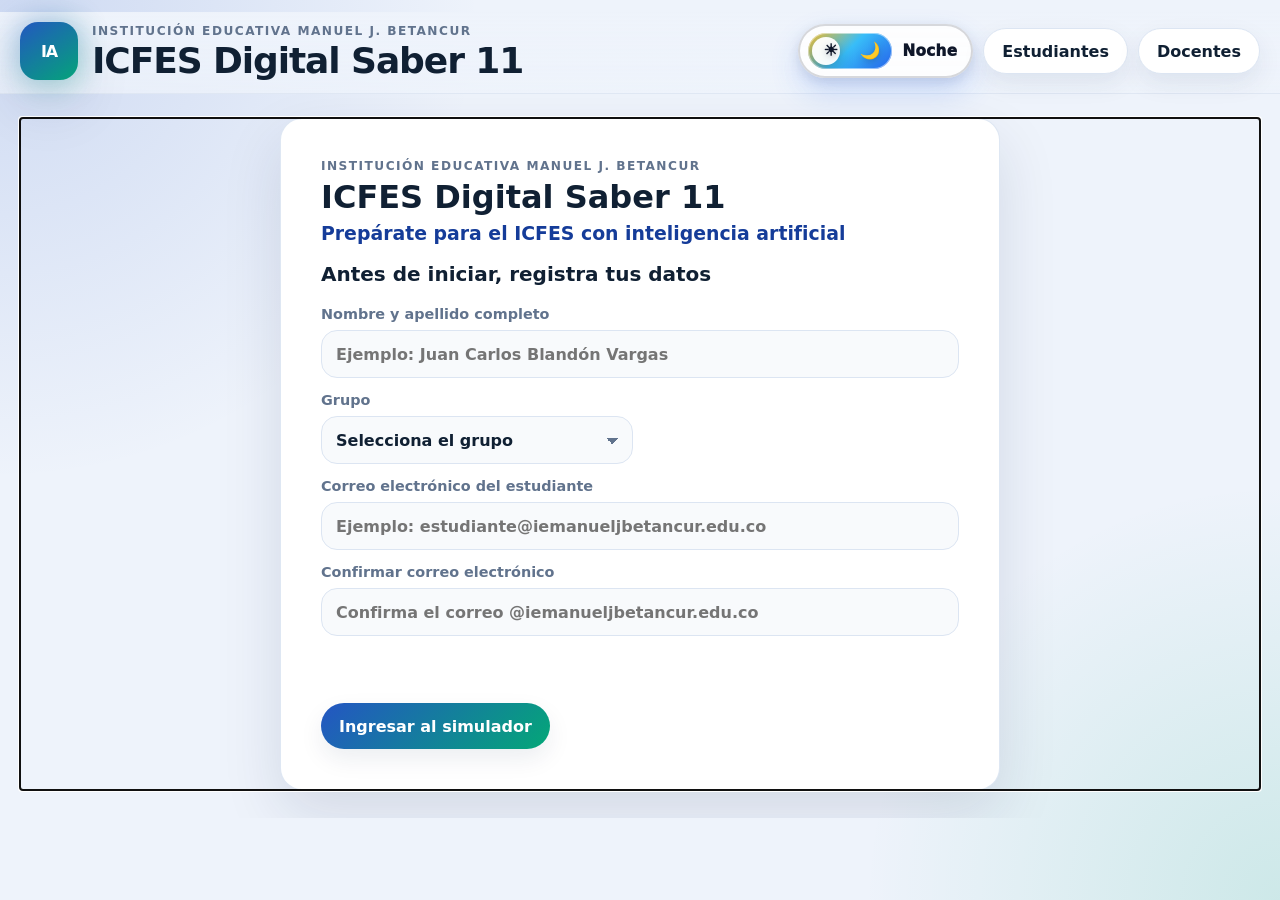
==== commit 4070c0c0: "Add files via upload" ====
--- a/index.html
+++ b/index.html
@@ -24,6 +24,7 @@
       </div>
       <div class="header-actions">
         <button id="themeBtn" class="theme-toggle-btn" type="button" aria-label="Cambiar tema día o noche"><span class="theme-toggle-track"><span class="theme-toggle-sun">☀️</span><span class="theme-toggle-moon">🌙</span><span class="theme-toggle-knob" aria-hidden="true"></span></span><span class="theme-toggle-label">Noche</span></button>
+        <button id="studentDashboardBtn" class="ghost-btn hidden" type="button">Estudiantes</button>
         <button id="teacherDashboardBtn" class="ghost-btn hidden" type="button">Docentes</button>
         <button id="dashboardBtn" class="ghost-btn hidden" type="button">Administrador</button>
         <!-- Botones informativos desactivados para el modo simulacro seguro. -->
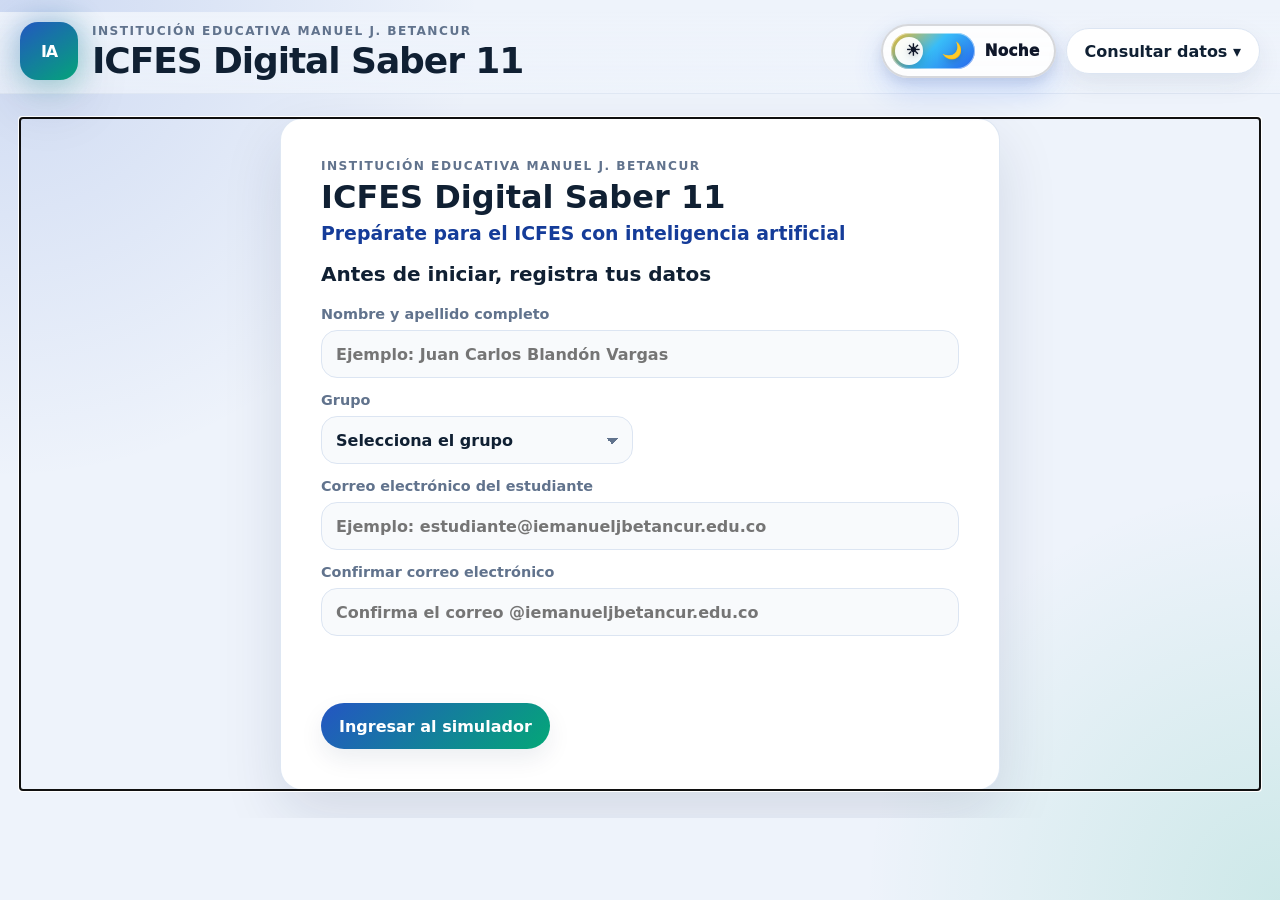
==== commit efb6f7b7: "Add files via upload" ====
--- a/index.html
+++ b/index.html
@@ -24,10 +24,15 @@
       </div>
       <div class="header-actions">
         <button id="themeBtn" class="theme-toggle-btn" type="button" aria-label="Cambiar tema día o noche"><span class="theme-toggle-track"><span class="theme-toggle-sun">☀️</span><span class="theme-toggle-moon">🌙</span><span class="theme-toggle-knob" aria-hidden="true"></span></span><span class="theme-toggle-label">Noche</span></button>
-        <button id="studentDashboardBtn" class="ghost-btn hidden" type="button">Estudiantes</button>
-        <button id="teacherDashboardBtn" class="ghost-btn hidden" type="button">Docentes</button>
-        <button id="dashboardBtn" class="ghost-btn hidden" type="button">Administrador</button>
-        <!-- Botones informativos desactivados para el modo simulacro seguro. -->
+        <div id="consultDataMenu" class="consult-data-menu">
+          <button id="consultDataBtn" class="ghost-btn consult-data-btn" type="button" aria-expanded="false" aria-controls="consultDataDropdown">Consultar datos ▾</button>
+          <div id="consultDataDropdown" class="consult-data-dropdown hidden" role="menu" aria-label="Opciones de consulta de datos">
+            <button type="button" role="menuitem" data-consult-role="student">Estudiantes</button>
+            <button type="button" role="menuitem" data-consult-role="teacher">Docentes</button>
+            <button type="button" role="menuitem" data-consult-role="admin">Administrador</button>
+          </div>
+        </div>
+        <!-- Accesos de consulta organizados en el botón Consultar datos. -->
         <button id="logoutBtn" class="ghost-btn danger-ghost-btn hidden" type="button">Cerrar sesión</button>
         <button id="homeBtn" class="ghost-btn hidden" type="button">Inicio</button>
       </div>
--- a/styles.css
+++ b/styles.css
@@ -2693,6 +2693,37 @@
 .field select:focus {
   border-color: var(--primary);
   box-shadow: 0 0 0 4px color-mix(in srgb, var(--primary), transparent 84%);
+}
+
+
+/* Filtros de fecha: selección obligatoria desde calendario */
+.date-field {
+  position: relative;
+}
+
+.calendar-date-input {
+  cursor: pointer;
+  caret-color: transparent;
+  padding-right: 48px !important;
+}
+
+.calendar-date-input::-webkit-calendar-picker-indicator {
+  cursor: pointer;
+  width: 24px;
+  height: 24px;
+  opacity: 1;
+  transform: scale(1.08);
+}
+
+.date-picker-hint {
+  color: var(--muted);
+  font-size: 0.76rem;
+  font-weight: 800;
+  margin-top: -2px;
+}
+
+html[data-theme="dark"] .calendar-date-input::-webkit-calendar-picker-indicator {
+  filter: invert(1) brightness(1.5);
 }
 
 .field-wide {
@@ -11351,3 +11382,185 @@
 html[data-theme="dark"] .question-resource .riad-comic-card .panel-number {
   color: #ffffff !important;
 }
+
+
+/* Informe docente por materias */
+.dashboard-card-subtitle {
+  margin: 4px 0 0;
+  color: var(--muted);
+  font-size: 0.9rem;
+}
+
+.teacher-report-content {
+  display: grid;
+  grid-template-columns: repeat(auto-fit, minmax(260px, 1fr));
+  gap: 14px;
+}
+
+.teacher-area-card {
+  border: 1px solid var(--line);
+  border-radius: 16px;
+  padding: 14px;
+  background: var(--panel);
+  box-shadow: var(--shadow-sm, 0 10px 25px rgba(15, 23, 42, 0.08));
+}
+
+.teacher-area-head {
+  display: flex;
+  justify-content: space-between;
+  gap: 12px;
+  align-items: flex-start;
+  margin-bottom: 10px;
+}
+
+.teacher-area-head h4 {
+  margin: 0;
+}
+
+.teacher-area-head p,
+.teacher-recommendation {
+  margin: 4px 0 0;
+  color: var(--muted);
+  line-height: 1.45;
+}
+
+.teacher-area-head strong {
+  font-size: 1.5rem;
+  color: var(--primary);
+}
+
+.teacher-group-list {
+  display: flex;
+  flex-wrap: wrap;
+  gap: 8px;
+  margin: 10px 0;
+}
+
+.teacher-group-pill {
+  display: inline-flex;
+  gap: 6px;
+  align-items: center;
+  padding: 6px 9px;
+  border-radius: 999px;
+  background: color-mix(in srgb, var(--primary), transparent 88%);
+  color: var(--text);
+  font-size: 0.82rem;
+}
+
+.teacher-topic-list {
+  margin: 10px 0;
+  padding-left: 18px;
+  color: var(--text);
+  line-height: 1.5;
+}
+
+html[data-theme="dark"] .teacher-area-card {
+  background: #111827 !important;
+  border-color: rgba(148, 163, 184, .35) !important;
+}
+
+.teacher-subject-pdf-btn {
+  margin-top: 12px;
+  width: 100%;
+}
+
+
+/* Informe personalizado para estudiantes */
+.student-personal-report-content {
+  display: grid;
+  gap: 16px;
+}
+
+.student-personal-summary {
+  margin-bottom: 4px;
+}
+
+.student-personal-report-grid {
+  display: grid;
+  grid-template-columns: repeat(auto-fit, minmax(260px, 1fr));
+  gap: 14px;
+}
+
+.student-critical-box,
+.student-personal-guidance {
+  border: 1px solid var(--line);
+  border-radius: 16px;
+  padding: 14px;
+  background: color-mix(in srgb, var(--primary), transparent 94%);
+}
+
+.student-critical-box h4 {
+  margin: 0 0 8px;
+}
+
+.student-subject-card .teacher-subject-pdf-btn {
+  margin-top: 12px;
+}
+
+html[data-theme="dark"] .student-critical-box,
+html[data-theme="dark"] .student-personal-guidance {
+  background: rgba(30, 64, 175, .16) !important;
+  border-color: rgba(148, 163, 184, .35) !important;
+}
+
+
+/* Menú superior Consultar datos */
+.consult-data-menu {
+  position: relative;
+  display: inline-flex;
+  align-items: center;
+}
+
+.consult-data-btn {
+  white-space: nowrap;
+}
+
+.consult-data-dropdown {
+  position: absolute;
+  right: 0;
+  top: calc(100% + 10px);
+  min-width: 220px;
+  z-index: 80;
+  display: grid;
+  gap: 6px;
+  padding: 10px;
+  border-radius: 18px;
+  border: 1px solid var(--line);
+  background: var(--panel);
+  box-shadow: 0 24px 60px rgba(15, 23, 42, .22);
+}
+
+.consult-data-dropdown button {
+  width: 100%;
+  border: 0;
+  border-radius: 14px;
+  padding: 12px 14px;
+  background: var(--panel-2);
+  color: var(--text);
+  font-weight: 900;
+  text-align: left;
+  cursor: pointer;
+}
+
+.consult-data-dropdown button:hover,
+.consult-data-dropdown button:focus-visible {
+  background: color-mix(in srgb, var(--primary), transparent 84%);
+  outline: none;
+}
+
+html[data-theme="dark"] .consult-data-dropdown {
+  background: #0f172a !important;
+  border-color: rgba(148, 163, 184, .35) !important;
+}
+
+@media (max-width: 720px) {
+  .consult-data-menu,
+  .consult-data-btn {
+    width: 100%;
+  }
+  .consult-data-dropdown {
+    left: 0;
+    right: auto;
+    width: min(100%, 280px);
+  }
+}
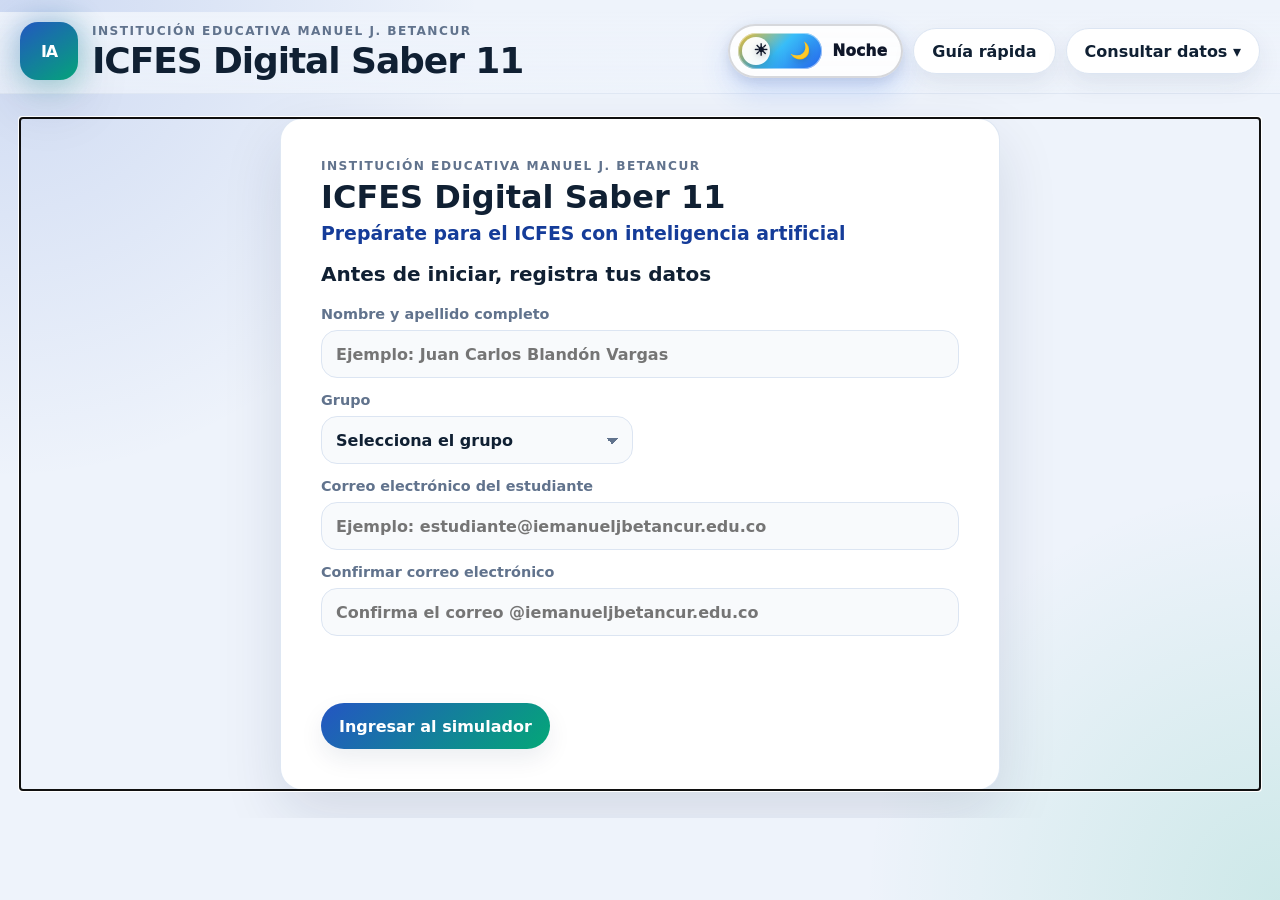
==== commit b2a1883b: "Add files via upload" ====
--- a/index.html
+++ b/index.html
@@ -24,6 +24,7 @@
       </div>
       <div class="header-actions">
         <button id="themeBtn" class="theme-toggle-btn" type="button" aria-label="Cambiar tema día o noche"><span class="theme-toggle-track"><span class="theme-toggle-sun">☀️</span><span class="theme-toggle-moon">🌙</span><span class="theme-toggle-knob" aria-hidden="true"></span></span><span class="theme-toggle-label">Noche</span></button>
+        <button id="tipsBtn" class="ghost-btn" type="button">Guía rápida</button>
         <div id="consultDataMenu" class="consult-data-menu">
           <button id="consultDataBtn" class="ghost-btn consult-data-btn" type="button" aria-expanded="false" aria-controls="consultDataDropdown">Consultar datos ▾</button>
           <div id="consultDataDropdown" class="consult-data-dropdown hidden" role="menu" aria-label="Opciones de consulta de datos">
--- a/styles.css
+++ b/styles.css
@@ -10402,12 +10402,18 @@
 }
 
 
-/* Versión simulacro seguro: botones informativos superiores desactivados.
-   El dashboard institucional queda activo, pero protegido con clave. */
-#tipsBtn,
+/* Versión simulacro seguro: solo se oculta Inteligencia Híbrida.
+   La Guía rápida del simulador queda visible antes de iniciar sesión. */
 #instructionsBtn {
   display: none !important;
   pointer-events: none !important;
+}
+
+#tipsBtn {
+  display: inline-flex !important;
+  align-items: center;
+  justify-content: center;
+  white-space: nowrap;
 }
 
 body.dashboard-locked #dashboardApp,
